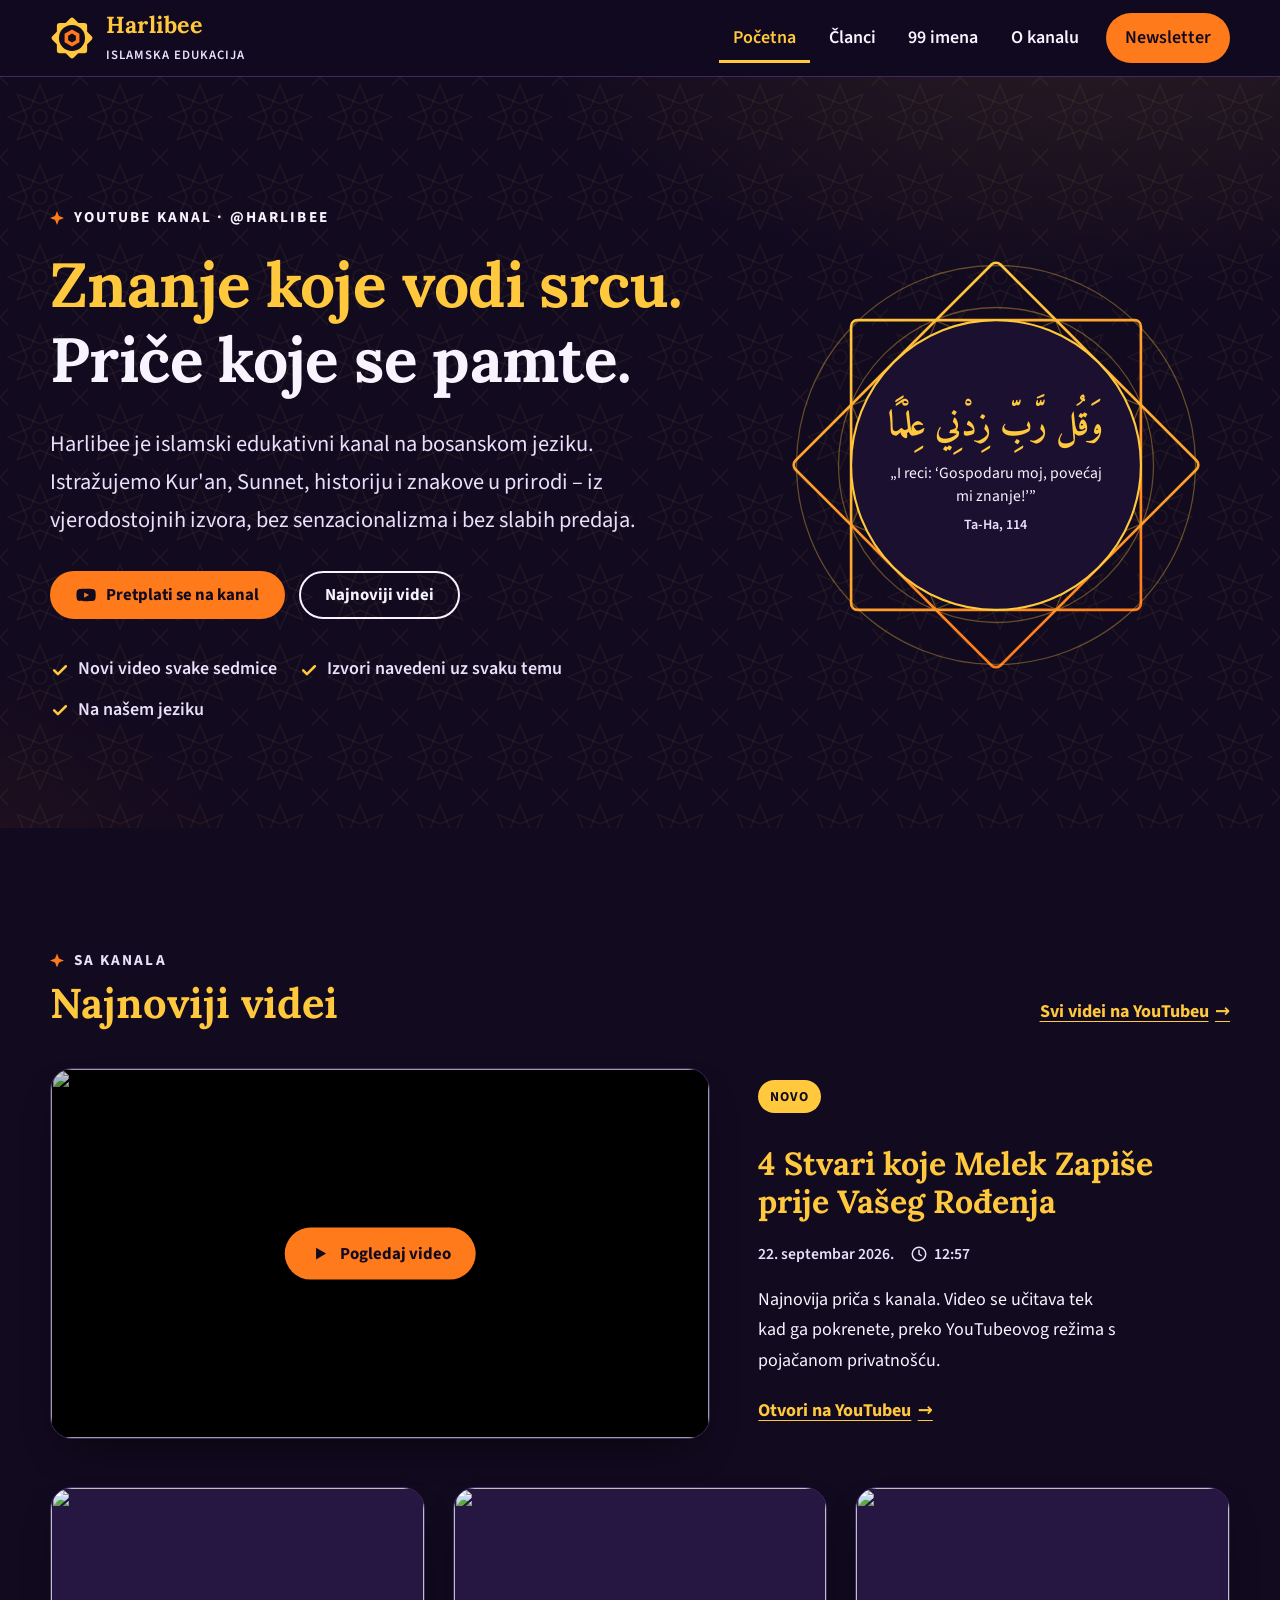
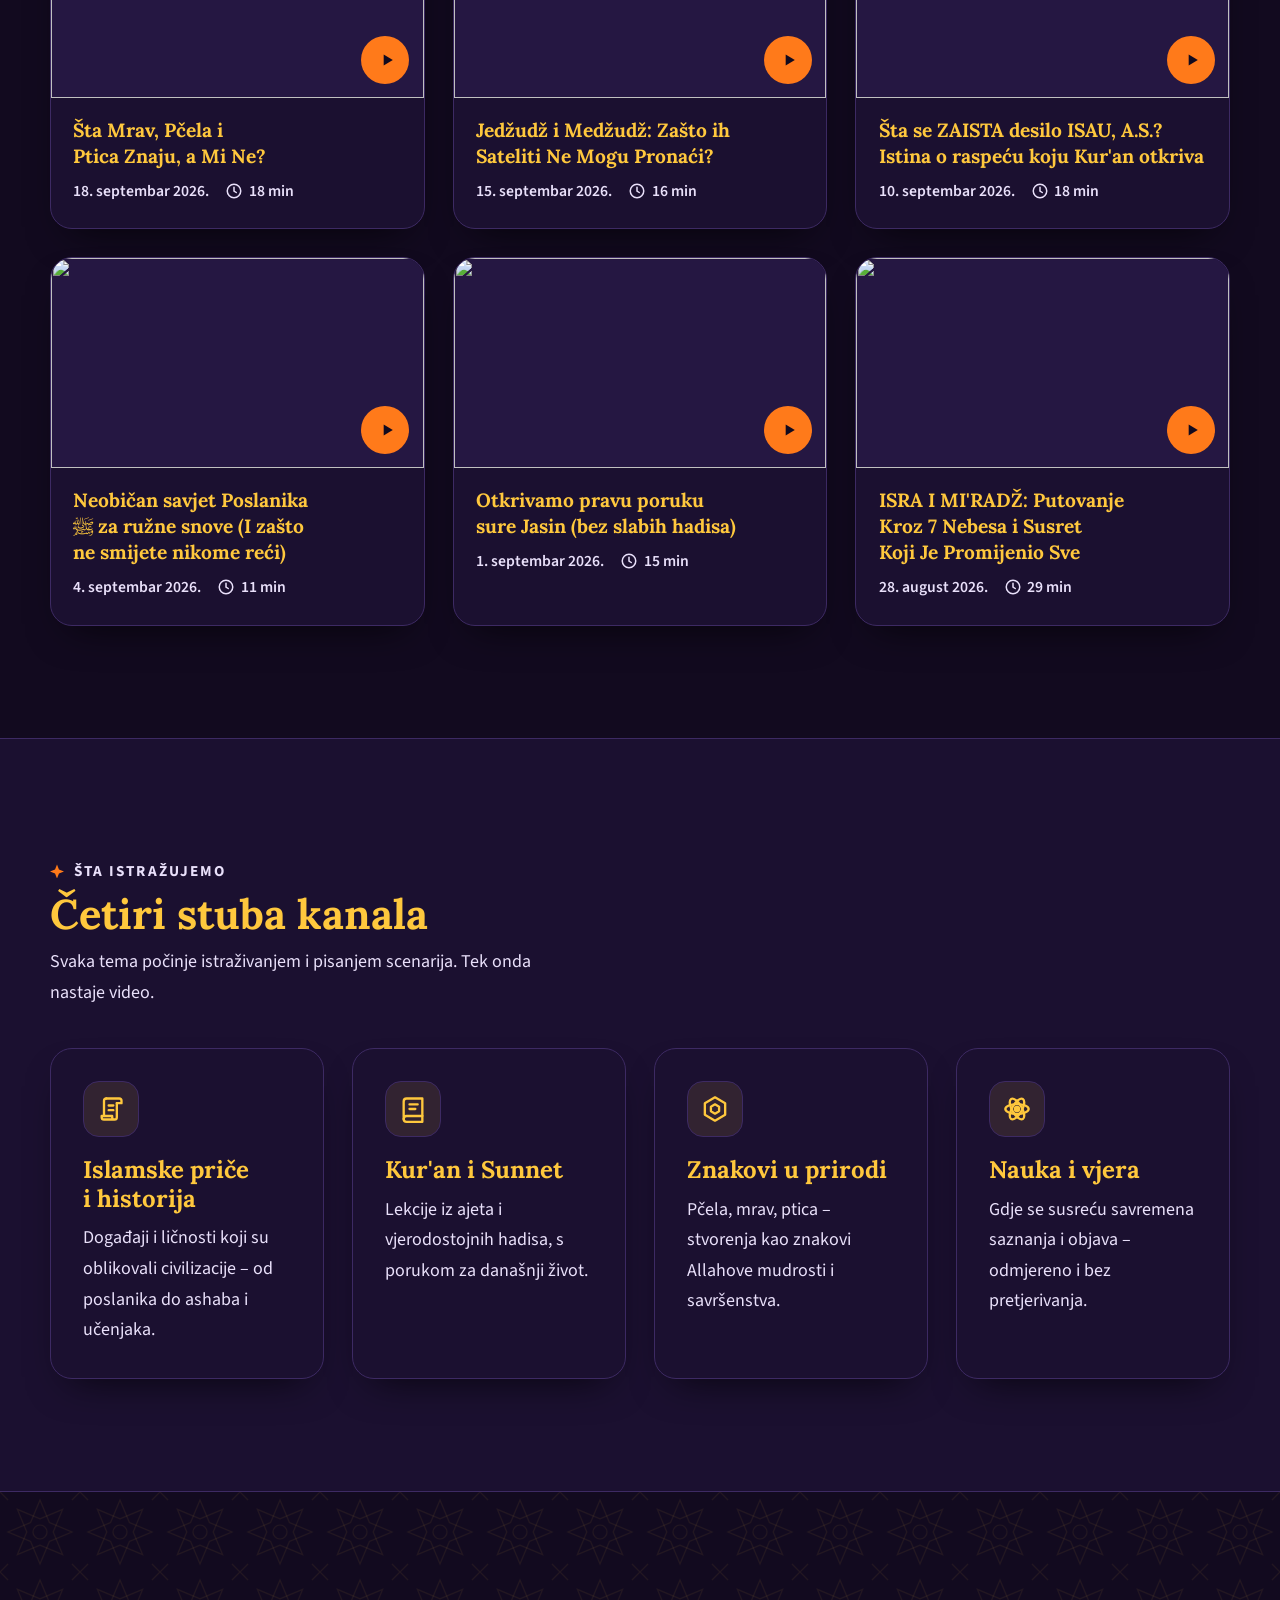
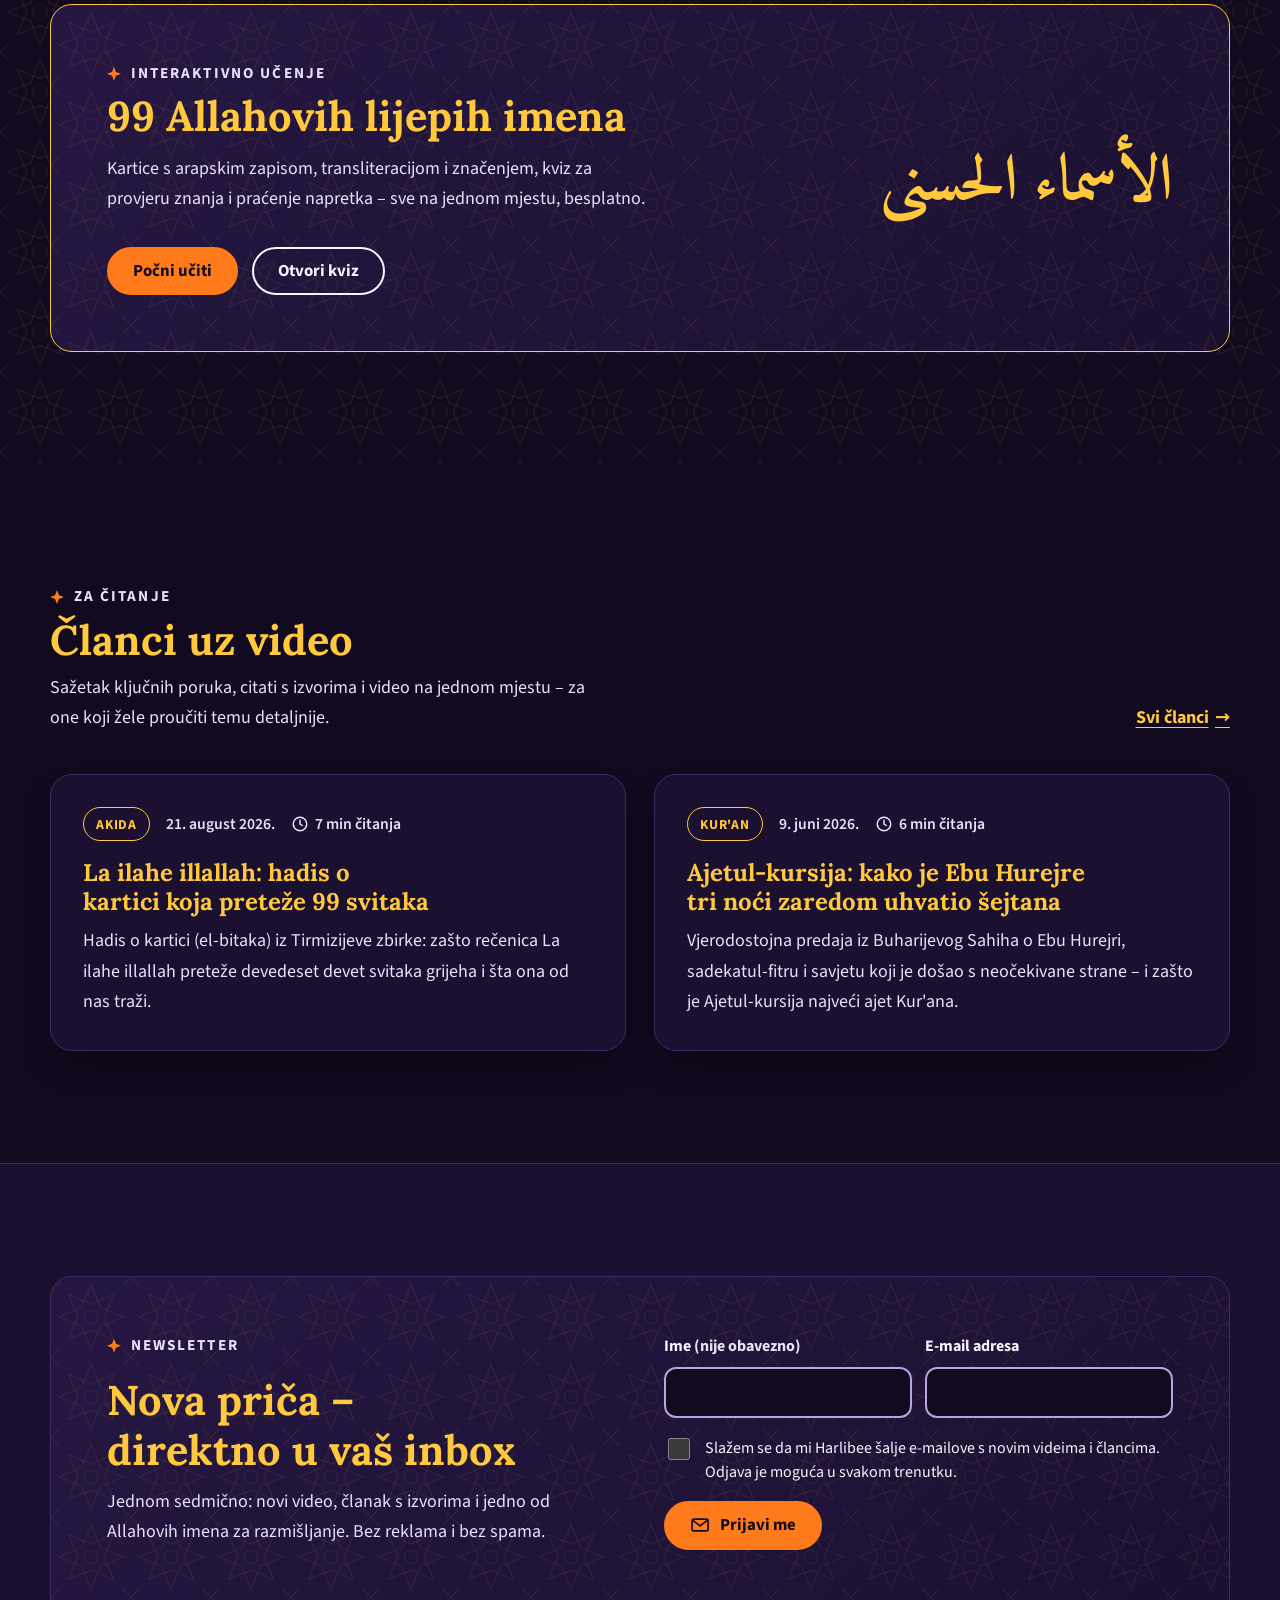
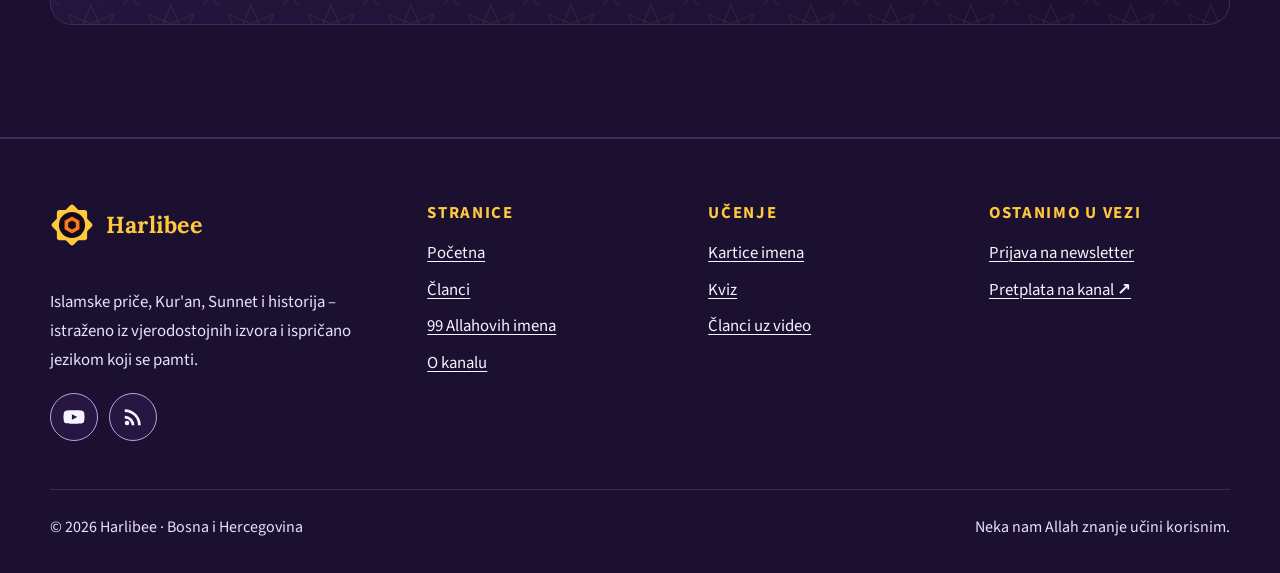
==== index.html @ d2c9470e "Nova statična web stranica za Harlibee kanal Islamski edukativni portal na bosanskom jeziku (HTML/CS" ====
<!doctype html>
<html lang="bs" class="no-js" data-root="">
<head>
  <meta charset="utf-8">
  <meta name="viewport" content="width=device-width, initial-scale=1">
  <title>Harlibee – islamske priče, Kur&#x27;an i historija na bosanskom</title>
  <meta name="description" content="Harlibee je islamski edukativni YouTube kanal na bosanskom jeziku: priče iz Kur&#x27;ana i Sunneta, islamska historija, 99 Allahovih imena s kvizom i članci s izvorima.">
  <link rel="canonical" href="https://br0nhi.github.io/harlibee/">
  <meta name="theme-color" content="#120A1F">
  <meta name="color-scheme" content="dark">
  <link rel="icon" href="favicon.svg" type="image/svg+xml">
  <link rel="apple-touch-icon" href="assets/img/apple-touch-icon.png">
  <link rel="manifest" href="site.webmanifest">

  <!-- Open Graph (Facebook, WhatsApp, Viber…) -->
  <meta property="og:type" content="website">
  <meta property="og:site_name" content="Harlibee">
  <meta property="og:locale" content="bs_BA">
  <meta property="og:title" content="Harlibee – islamske priče, Kur&#x27;an i historija na bosanskom">
  <meta property="og:description" content="Harlibee je islamski edukativni YouTube kanal na bosanskom jeziku: priče iz Kur&#x27;ana i Sunneta, islamska historija, 99 Allahovih imena s kvizom i članci s izvorima.">
  <meta property="og:url" content="https://br0nhi.github.io/harlibee/">
  <meta property="og:image" content="https://br0nhi.github.io/harlibee/assets/img/og/og-default.png">
  <meta property="og:image:type" content="image/png">
  <meta property="og:image:width" content="1200">
  <meta property="og:image:height" content="630">
  <meta property="og:image:alt" content="Harlibee – islamski edukativni portal">
  <meta name="twitter:card" content="summary_large_image">

  <link rel="preload" href="assets/fonts/SourceSans3-400-latin.woff2" as="font" type="font/woff2" crossorigin>
  <link rel="preload" href="assets/fonts/Lora-700-latin.woff2" as="font" type="font/woff2" crossorigin>
  <link rel="stylesheet" href="assets/css/style.css">
  <script src="assets/js/main.js" defer></script>
  <script type="application/ld+json">
{
    "@context": "https://schema.org",
    "@graph": [
      {
        "@type": "Organization",
        "@id": "https://br0nhi.github.io/harlibee/#organizacija",
        "name": "Harlibee",
        "url": "https://br0nhi.github.io/harlibee/",
        "logo": "https://br0nhi.github.io/harlibee/assets/img/apple-touch-icon.png",
        "sameAs": [
          "https://www.youtube.com/@harlibee"
        ]
      },
      {
        "@type": "WebSite",
        "@id": "https://br0nhi.github.io/harlibee/#sajt",
        "url": "https://br0nhi.github.io/harlibee/",
        "name": "Harlibee",
        "inLanguage": "bs",
        "publisher": {
          "@id": "https://br0nhi.github.io/harlibee/#organizacija"
        }
      }
    ]
  }
  </script>
</head>
<body>
  <a class="skip-link" href="#sadrzaj">Preskoči na sadržaj</a>

  <header class="site-header">
    <div class="container header-inner">
      <a class="brand" href="./">
        <img src="assets/img/logo.svg" alt="" width="44" height="44">
        <span><span class="brand-name">Harlibee</span><span class="brand-tag">Islamska edukacija</span></span>
      </a>
      <button class="nav-toggle" type="button" aria-expanded="false" aria-controls="site-nav">
        <span class="nav-toggle-bars" aria-hidden="true"></span>
        <span>Meni</span>
      </button>
      <nav class="site-nav" id="site-nav" aria-label="Glavna navigacija">
        <ul>
          <li><a href="./" aria-current="page">Početna</a></li>
          <li><a href="clanci/">Članci</a></li>
          <li><a href="99-imena/">99 imena</a></li>
          <li><a href="o-kanalu/">O kanalu</a></li>
          <li class="nav-cta"><a href="newsletter/">Newsletter</a></li>
        </ul>
      </nav>
    </div>
  </header>

  <main id="sadrzaj" tabindex="-1">
    <section class="hero" aria-labelledby="hero-title">
      <div class="container hero-grid">
        <div>
          <p class="eyebrow">YouTube kanal · @harlibee</p>
          <h1 id="hero-title">Znanje koje vodi srcu. <span class="accent">Priče koje se pamte.</span></h1>
          <p class="lead">Harlibee je islamski edukativni kanal na bosanskom jeziku. Istražujemo Kur'an, Sunnet, historiju i znakove u prirodi – iz vjerodostojnih izvora, bez senzacionalizma i bez slabih predaja.</p>
          <div class="btn-row">
            <a class="btn" href="https://www.youtube.com/@harlibee?sub_confirmation=1" target="_blank" rel="noopener"><svg viewBox="0 0 24 24" aria-hidden="true" focusable="false"><path fill="currentColor" d="M23 7.2a3 3 0 0 0-2.1-2.1C19 4.6 12 4.6 12 4.6s-7 0-8.9.5A3 3 0 0 0 1 7.2 31 31 0 0 0 .5 12 31 31 0 0 0 1 16.8a3 3 0 0 0 2.1 2.1c1.9.5 8.9.5 8.9.5s7 0 8.9-.5a3 3 0 0 0 2.1-2.1 31 31 0 0 0 .5-4.8 31 31 0 0 0-.5-4.8zM9.7 15.1V8.9l5.8 3.1z"/></svg>Pretplati se na kanal<span class="visually-hidden"> (novi prozor)</span></a>
            <a class="btn btn--ghost" href="#najnoviji">Najnoviji videi</a>
          </div>
          <ul class="hero-points">
            <li><svg viewBox="0 0 24 24" aria-hidden="true" focusable="false"><path d="M5 12.5l4.5 4.5L19 7.5" fill="none" stroke="currentColor" stroke-width="3" stroke-linecap="round" stroke-linejoin="round"/></svg>Novi video svake sedmice</li>
            <li><svg viewBox="0 0 24 24" aria-hidden="true" focusable="false"><path d="M5 12.5l4.5 4.5L19 7.5" fill="none" stroke="currentColor" stroke-width="3" stroke-linecap="round" stroke-linejoin="round"/></svg>Izvori navedeni uz svaku temu</li>
            <li><svg viewBox="0 0 24 24" aria-hidden="true" focusable="false"><path d="M5 12.5l4.5 4.5L19 7.5" fill="none" stroke="currentColor" stroke-width="3" stroke-linecap="round" stroke-linejoin="round"/></svg>Na našem jeziku</li>
          </ul>
        </div>
        <figure class="hero-art">
          <svg viewBox="0 0 400 400" aria-hidden="true" focusable="false">
            <defs>
              <linearGradient id="g1" x1="0" y1="0" x2="1" y2="1"><stop offset="0" stop-color="#FFC83D"/><stop offset="1" stop-color="#FF7A1A"/></linearGradient>
            </defs>
            <g fill="none" stroke="url(#g1)" stroke-width="2.5">
              <rect x="62" y="62" width="276" height="276" rx="6"/>
              <rect x="62" y="62" width="276" height="276" rx="6" transform="rotate(45 200 200)"/>
            </g>
            <g fill="none" stroke="#FFC83D" stroke-opacity=".35" stroke-width="1.2">
              <circle cx="200" cy="200" r="190"/>
              <circle cx="200" cy="200" r="150"/>
              <rect x="95" y="95" width="210" height="210" transform="rotate(22.5 200 200)"/>
              <rect x="95" y="95" width="210" height="210" transform="rotate(67.5 200 200)"/>
            </g>
            <circle cx="200" cy="200" r="138" fill="#1B1030" stroke="#FFC83D" stroke-width="2"/>
          </svg>
          <figcaption class="ayah">
            <p class="ar" lang="ar" dir="rtl">وَقُل رَّبِّ زِدْنِي عِلْمًا</p>
            <p class="tr">„I reci: ‘Gospodaru moj, povećaj mi znanje!’”</p>
            <p class="ref">Ta-Ha, 114</p>
          </figcaption>
        </figure>
      </div>
    </section>

    <section class="section" id="najnoviji" aria-labelledby="najnoviji-title">
      <div class="container">
        <div class="section-head">
          <div>
            <p class="eyebrow">Sa kanala</p>
            <h2 id="najnoviji-title">Najnoviji videi</h2>
          </div>
          <a class="link-arrow" href="https://www.youtube.com/@harlibee/videos" target="_blank" rel="noopener">Svi videi na YouTubeu<span class="visually-hidden"> (novi prozor)</span></a>
        </div>

        <article class="featured-video" data-featured-video hidden aria-labelledby="fv-title">
          <div class="yt" data-title="Najnoviji video"></div>
          <div>
            <span class="badge">Novo</span>
            <h3 class="mt-2" id="fv-title" data-fv-title>Najnoviji video</h3>
            <p class="meta" data-fv-meta></p>
            <p>Najnovija priča s kanala. Video se učitava tek kad ga pokrenete, preko YouTubeovog režima s pojačanom privatnošću.</p>
            <a class="link-arrow" data-fv-link href="https://www.youtube.com/@harlibee/videos" target="_blank" rel="noopener">Otvori na YouTubeu<span class="visually-hidden"> (novi prozor)</span></a>
          </div>
        </article>

        <ul class="grid grid--3" data-latest-videos data-count="6" aria-busy="true" aria-label="Lista najnovijih videa" style="list-style:none;padding:0;margin:0">
          <li class="video-skeleton" aria-hidden="true"></li>
          <li class="video-skeleton" aria-hidden="true"></li>
          <li class="video-skeleton" aria-hidden="true"></li>
        </ul>
        <noscript><p class="notice mt-2">Za prikaz najnovijih videa potreban je JavaScript. Sve videe možete pogledati na <a href="https://www.youtube.com/@harlibee/videos">YouTube kanalu Harlibee</a>.</p></noscript>
      </div>
    </section>

    <section class="section section--alt" aria-labelledby="teme-title">
      <div class="container">
        <div class="section-head">
          <div>
            <p class="eyebrow">Šta istražujemo</p>
            <h2 id="teme-title">Četiri stuba kanala</h2>
            <p>Svaka tema počinje istraživanjem i pisanjem scenarija. Tek onda nastaje video.</p>
          </div>
        </div>
        <div class="grid grid--4 pillars">
          <article class="card"><div class="card-icon"><svg viewBox="0 0 24 24" aria-hidden="true" focusable="false" fill="none" stroke="currentColor" stroke-width="2" stroke-linecap="round" stroke-linejoin="round"><path d="M8 3h11a2 2 0 0 1 2 2v2h-4"/><path d="M17 7v12a2 2 0 0 1-2 2H6a2 2 0 0 1-2-2v-1h9v1a2 2 0 0 0 2 2"/><path d="M8 3a2 2 0 0 0-2 2v13"/><path d="M10 9h4M10 13h4"/></svg></div><h3>Islamske priče i historija</h3><p>Događaji i ličnosti koji su oblikovali civilizacije – od poslanika do ashaba i učenjaka.</p></article>
          <article class="card"><div class="card-icon"><svg viewBox="0 0 24 24" aria-hidden="true" focusable="false" fill="none" stroke="currentColor" stroke-width="2" stroke-linecap="round" stroke-linejoin="round"><path d="M4 5.5A2.5 2.5 0 0 1 6.5 3H20v15H6.5A2.5 2.5 0 0 0 4 20.5z"/><path d="M4 20.5A2.5 2.5 0 0 0 6.5 23H20v-5"/><path d="M9 8h7M9 12h5"/></svg></div><h3>Kur'an i Sunnet</h3><p>Lekcije iz ajeta i vjerodostojnih hadisa, s porukom za današnji život.</p></article>
          <article class="card"><div class="card-icon"><svg viewBox="0 0 24 24" aria-hidden="true" focusable="false" fill="none" stroke="currentColor" stroke-width="2" stroke-linejoin="round"><path d="M12 2l8.7 5v10L12 22l-8.7-5V7z"/><path d="M12 8l3.5 2v4L12 16l-3.5-2v-4z"/></svg></div><h3>Znakovi u prirodi</h3><p>Pčela, mrav, ptica – stvorenja kao znakovi Allahove mudrosti i savršenstva.</p></article>
          <article class="card"><div class="card-icon"><svg viewBox="0 0 24 24" aria-hidden="true" focusable="false" fill="none" stroke="currentColor" stroke-width="2"><circle cx="12" cy="12" r="1.8" fill="currentColor"/><ellipse cx="12" cy="12" rx="10" ry="4.2"/><ellipse cx="12" cy="12" rx="10" ry="4.2" transform="rotate(60 12 12)"/><ellipse cx="12" cy="12" rx="10" ry="4.2" transform="rotate(120 12 12)"/></svg></div><h3>Nauka i vjera</h3><p>Gdje se susreću savremena saznanja i objava – odmjereno i bez pretjerivanja.</p></article>
        </div>
      </div>
    </section>

    <section class="section section--pattern" aria-labelledby="imena-title">
      <div class="container">
        <div class="feature-band">
          <div>
            <p class="eyebrow">Interaktivno učenje</p>
            <h2 id="imena-title">99 Allahovih lijepih imena</h2>
            <p>Kartice s arapskim zapisom, transliteracijom i značenjem, kviz za provjeru znanja i praćenje napretka – sve na jednom mjestu, besplatno.</p>
            <div class="btn-row mt-2">
              <a class="btn" href="99-imena/">Počni učiti</a>
              <a class="btn btn--ghost" href="99-imena/#panel-kviz">Otvori kviz</a>
            </div>
          </div>
          <p class="ar-big" lang="ar" dir="rtl" aria-hidden="true">الأسماء الحسنى</p>
        </div>
      </div>
    </section>

    <section class="section" aria-labelledby="clanci-title">
      <div class="container">
        <div class="section-head">
          <div>
            <p class="eyebrow">Za čitanje</p>
            <h2 id="clanci-title">Članci uz video</h2>
            <p>Sažetak ključnih poruka, citati s izvorima i video na jednom mjestu – za one koji žele proučiti temu detaljnije.</p>
          </div>
          <a class="link-arrow" href="clanci/">Svi članci</a>
        </div>
        <div class="grid grid--2">
          <article class="card card--link">
            <p class="meta"><span class="badge badge--outline">Akida</span><span><time datetime="2026-08-21">21. august 2026.</time></span><span><svg viewBox="0 0 24 24" width="18" height="18" aria-hidden="true" focusable="false"><circle cx="12" cy="12" r="9" fill="none" stroke="currentColor" stroke-width="2"/><path d="M12 7v5l3 2" fill="none" stroke="currentColor" stroke-width="2" stroke-linecap="round"/></svg> 7 min čitanja</span></p>
            <h3><a class="stretched" href="clanci/la-ilahe-illallah-hadis-o-kartici/">La ilahe illallah: hadis o kartici koja preteže 99 svitaka</a></h3>
            <p>Hadis o kartici (el-bitaka) iz Tirmizijeve zbirke: zašto rečenica La ilahe illallah preteže devedeset devet svitaka grijeha i šta ona od nas traži.</p>
          </article>
          <article class="card card--link">
            <p class="meta"><span class="badge badge--outline">Kur'an</span><span><time datetime="2026-06-09">9. juni 2026.</time></span><span><svg viewBox="0 0 24 24" width="18" height="18" aria-hidden="true" focusable="false"><circle cx="12" cy="12" r="9" fill="none" stroke="currentColor" stroke-width="2"/><path d="M12 7v5l3 2" fill="none" stroke="currentColor" stroke-width="2" stroke-linecap="round"/></svg> 6 min čitanja</span></p>
            <h3><a class="stretched" href="clanci/ajetul-kursija-ebu-hurejre/">Ajetul-kursija: kako je Ebu Hurejre tri noći zaredom uhvatio šejtana</a></h3>
            <p>Vjerodostojna predaja iz Buharijevog Sahiha o Ebu Hurejri, sadekatul-fitru i savjetu koji je došao s neočekivane strane – i zašto je Ajetul-kursija najveći ajet Kur'ana.</p>
          </article>
        </div>
      </div>
    </section>

    <section class="section section--alt" aria-labelledby="nl-title">
      <div class="container">
        <div class="newsletter">
          <div>
            <p class="eyebrow">Newsletter</p>
            <h2 id="nl-title">Nova priča – direktno u vaš inbox</h2>
            <p>Jednom sedmično: novi video, članak s izvorima i jedno od Allahovih imena za razmišljanje. Bez reklama i bez spama.</p>
          </div>
          <form class="form" action="https://formspree.io/f/xljdbndn" method="POST" data-newsletter novalidate>
            <input type="hidden" name="_subject" value="Nova prijava na Harlibee newsletter">
            <input type="hidden" name="izvor" value="pocetna">
            <div class="hp" aria-hidden="true"><label>Ne popunjavajte ovo polje <input type="text" name="_gotcha" tabindex="-1" autocomplete="off"></label></div>
            <div class="row">
              <div class="field">
                <label for="pocetna-ime">Ime <span class="form-hint">(nije obavezno)</span></label>
                <input id="pocetna-ime" name="ime" type="text" autocomplete="given-name">
              </div>
              <div class="field">
                <label for="pocetna-email">E-mail adresa</label>
                <input id="pocetna-email" name="email" type="email" autocomplete="email" inputmode="email" required aria-describedby="pocetna-status">
              </div>
            </div>
            <label class="checkbox"><input type="checkbox" name="saglasnost" value="da" required> <span>Slažem se da mi Harlibee šalje e-mailove s novim videima i člancima. Odjava je moguća u svakom trenutku.</span></label>
            <div class="btn-row"><button type="submit" class="btn"><svg viewBox="0 0 24 24" aria-hidden="true" focusable="false" fill="none" stroke="currentColor" stroke-width="2" stroke-linejoin="round"><rect x="2.5" y="5" width="19" height="14" rx="2"/><path d="M3 6l9 7 9-7"/></svg>Prijavi me</button></div>
            <p class="form-status" id="pocetna-status" role="status" aria-live="polite"></p>
          </form>
        </div>
      </div>
    </section>

  </main>

  <footer class="site-footer">
    <div class="container">
      <div class="footer-grid">
        <div>
          <a class="brand" href="./">
            <img src="assets/img/logo.svg" alt="" width="44" height="44">
            <span class="brand-name">Harlibee</span>
          </a>
          <p class="mt-2">Islamske priče, Kur'an, Sunnet i historija – istraženo iz vjerodostojnih izvora i ispričano jezikom koji se pamti.</p>
          <div class="social">
            <a href="https://www.youtube.com/@harlibee" target="_blank" rel="noopener"><svg viewBox="0 0 24 24" aria-hidden="true" focusable="false"><path fill="currentColor" d="M23 7.2a3 3 0 0 0-2.1-2.1C19 4.6 12 4.6 12 4.6s-7 0-8.9.5A3 3 0 0 0 1 7.2 31 31 0 0 0 .5 12 31 31 0 0 0 1 16.8a3 3 0 0 0 2.1 2.1c1.9.5 8.9.5 8.9.5s7 0 8.9-.5a3 3 0 0 0 2.1-2.1 31 31 0 0 0 .5-4.8 31 31 0 0 0-.5-4.8zM9.7 15.1V8.9l5.8 3.1z"/></svg><span class="visually-hidden">Harlibee na YouTubeu (novi prozor)</span></a>
            <a href="https://www.youtube.com/feeds/videos.xml?channel_id=UClXAOFnoNj5lPWU11vw2Rqw" target="_blank" rel="noopener"><svg viewBox="0 0 24 24" aria-hidden="true" focusable="false" fill="currentColor"><circle cx="5.5" cy="18.5" r="2.5"/><path d="M3 10.5v3a7.5 7.5 0 0 1 7.5 7.5h3A10.5 10.5 0 0 0 3 10.5zM3 3.5v3A14.5 14.5 0 0 1 17.5 21h3A17.5 17.5 0 0 0 3 3.5z"/></svg><span class="visually-hidden">RSS feed novih videa (novi prozor)</span></a>
          </div>
        </div>
        <nav aria-label="Stranice">
          <h2>Stranice</h2>
          <ul>
            <li><a href="./">Početna</a></li>
            <li><a href="clanci/">Članci</a></li>
            <li><a href="99-imena/">99 Allahovih imena</a></li>
            <li><a href="o-kanalu/">O kanalu</a></li>
          </ul>
        </nav>
        <div>
          <h2>Učenje</h2>
          <ul>
            <li><a href="99-imena/#panel-kartice">Kartice imena</a></li>
            <li><a href="99-imena/#panel-kviz">Kviz</a></li>
            <li><a href="clanci/">Članci uz video</a></li>
          </ul>
        </div>
        <div>
          <h2>Ostanimo u vezi</h2>
          <ul>
            <li><a href="newsletter/">Prijava na newsletter</a></li>
            <li><a class="ext" href="https://www.youtube.com/@harlibee?sub_confirmation=1" target="_blank" rel="noopener">Pretplata na kanal<span class="visually-hidden"> (novi prozor)</span></a></li>
          </ul>
        </div>
      </div>
      <div class="footer-bottom">
        <p>© <span data-year>2026</span> Harlibee · Bosna i Hercegovina</p>
        <p>Neka nam Allah znanje učini korisnim.</p>
      </div>
    </div>
  </footer>
</body>
</html>
---- assets/css/style.css ----
/* ==========================================================================
   Harlibee — islamski edukativni portal
   Paleta (high contrast, provjereno prema WCAG 2.2):
   tekst #F7F3FF na #120A1F = 17.6:1 · zlatna #FFC83D = 12.5:1
   dugme: #120A1F na #FF7A1A = 7.4:1 · tekst na površini #251742 >= 12.9:1
   ========================================================================== */

/* Fontovi su hostovani lokalno (brže, bez slanja podataka trećoj strani). Licenca: SIL Open Font License. */
@font-face { font-family: "Amiri"; font-style: normal; font-weight: 700; font-display: swap; src: url("../fonts/Amiri-700-arabic.woff2") format("woff2"); unicode-range: U+0600-06FF, U+0750-077F, U+0870-088E, U+0890-0891, U+0897-08E1, U+08E3-08FF, U+200C-200E, U+2010-2011, U+204F, U+2E41, U+FB50-FDFF, U+FE70-FE74, U+FE76-FEFC, U+102E0-102FB, U+10E60-10E7E, U+10EC2-10EC4, U+10EFC-10EFF, U+1EE00-1EE03, U+1EE05-1EE1F, U+1EE21-1EE22, U+1EE24, U+1EE27, U+1EE29-1EE32, U+1EE34-1EE37, U+1EE39, U+1EE3B, U+1EE42, U+1EE47, U+1EE49, U+1EE4B, U+1EE4D-1EE4F, U+1EE51-1EE52, U+1EE54, U+1EE57, U+1EE59, U+1EE5B, U+1EE5D, U+1EE5F, U+1EE61-1EE62, U+1EE64, U+1EE67-1EE6A, U+1EE6C-1EE72, U+1EE74-1EE77, U+1EE79-1EE7C, U+1EE7E, U+1EE80-1EE89, U+1EE8B-1EE9B, U+1EEA1-1EEA3, U+1EEA5-1EEA9, U+1EEAB-1EEBB, U+1EEF0-1EEF1; }
@font-face { font-family: "Lora"; font-style: normal; font-weight: 700; font-display: swap; src: url("../fonts/Lora-700-latin-ext.woff2") format("woff2"); unicode-range: U+0100-02BA, U+02BD-02C5, U+02C7-02CC, U+02CE-02D7, U+02DD-02FF, U+0304, U+0308, U+0329, U+1D00-1DBF, U+1E00-1E9F, U+1EF2-1EFF, U+2020, U+20A0-20AB, U+20AD-20C0, U+2113, U+2C60-2C7F, U+A720-A7FF; }
@font-face { font-family: "Lora"; font-style: normal; font-weight: 700; font-display: swap; src: url("../fonts/Lora-700-latin.woff2") format("woff2"); unicode-range: U+0000-00FF, U+0131, U+0152-0153, U+02BB-02BC, U+02C6, U+02DA, U+02DC, U+0304, U+0308, U+0329, U+2000-206F, U+20AC, U+2122, U+2191, U+2193, U+2212, U+2215, U+FEFF, U+FFFD; }
@font-face { font-family: "Source Sans 3"; font-style: normal; font-weight: 600 700; font-display: swap; src: url("../fonts/SourceSans3-600-latin-ext.woff2") format("woff2"); unicode-range: U+0100-02BA, U+02BD-02C5, U+02C7-02CC, U+02CE-02D7, U+02DD-02FF, U+0304, U+0308, U+0329, U+1D00-1DBF, U+1E00-1E9F, U+1EF2-1EFF, U+2020, U+20A0-20AB, U+20AD-20C0, U+2113, U+2C60-2C7F, U+A720-A7FF; }
@font-face { font-family: "Source Sans 3"; font-style: normal; font-weight: 600 700; font-display: swap; src: url("../fonts/SourceSans3-600-latin.woff2") format("woff2"); unicode-range: U+0000-00FF, U+0131, U+0152-0153, U+02BB-02BC, U+02C6, U+02DA, U+02DC, U+0304, U+0308, U+0329, U+2000-206F, U+20AC, U+2122, U+2191, U+2193, U+2212, U+2215, U+FEFF, U+FFFD; }
@font-face { font-family: "Source Sans 3"; font-style: normal; font-weight: 400; font-display: swap; src: url("../fonts/SourceSans3-400-latin-ext.woff2") format("woff2"); unicode-range: U+0100-02BA, U+02BD-02C5, U+02C7-02CC, U+02CE-02D7, U+02DD-02FF, U+0304, U+0308, U+0329, U+1D00-1DBF, U+1E00-1E9F, U+1EF2-1EFF, U+2020, U+20A0-20AB, U+20AD-20C0, U+2113, U+2C60-2C7F, U+A720-A7FF; }
@font-face { font-family: "Source Sans 3"; font-style: normal; font-weight: 400; font-display: swap; src: url("../fonts/SourceSans3-400-latin.woff2") format("woff2"); unicode-range: U+0000-00FF, U+0131, U+0152-0153, U+02BB-02BC, U+02C6, U+02DA, U+02DC, U+0304, U+0308, U+0329, U+2000-206F, U+20AC, U+2122, U+2191, U+2193, U+2212, U+2215, U+FEFF, U+FFFD; }

:root {
  --bg: #120A1F;
  --surface: #1B1030;
  --surface-2: #251742;
  --line: #3D2A63;          /* samo dekorativne linije */
  --line-strong: #B9A3E3;   /* rubovi polja za unos, >= 3:1 */
  --text: #F7F3FF;
  --text-soft: #E9E0FA;     /* >= 12.9:1 na svim površinama */
  --gold: #FFC83D;
  --orange: #FF7A1A;
  --orange-hover: #FFC83D;
  --on-accent: #120A1F;
  --success: #7CF2B0;       /* 13.4:1 na #120A1F */
  --danger: #FFB3B3;        /* 11.6:1 na #120A1F */

  --font-body: "Source Sans 3", "Amiri", "Segoe UI", system-ui, -apple-system, sans-serif;
  --font-head: "Lora", "Amiri", Georgia, "Times New Roman", serif;
  --font-ar: "Amiri", "Noto Naskh Arabic", "Traditional Arabic", serif;

  --radius: 14px;
  --radius-lg: 22px;
  --max: 1180px;
  --gutter: clamp(1rem, 4vw, 2rem);
  --space: clamp(4rem, 9vw, 7rem);
  --shadow: 0 18px 40px -20px rgba(0, 0, 0, .8);

  --pattern: url("data:image/svg+xml,%3Csvg xmlns='http://www.w3.org/2000/svg' width='80' height='80' viewBox='0 0 80 80'%3E%3Cg fill='none' stroke='%23FFC83D' stroke-opacity='.07' stroke-width='1.2'%3E%3Cpath d='M40 8l9.4 22.6L72 40l-22.6 9.4L40 72l-9.4-22.6L8 40l22.6-9.4z'/%3E%3Cpath d='M17.4 17.4L40 26.8l22.6-9.4-9.4 22.6 9.4 22.6L40 53.2l-22.6 9.4 9.4-22.6z'/%3E%3Ccircle cx='40' cy='40' r='7'/%3E%3Cpath d='M0 0l8 8M80 0l-8 8M0 80l8-8M80 80l-8-8'/%3E%3C/g%3E%3C/svg%3E");

  color-scheme: dark;
}

/* ---------- Osnova ---------- */
*, *::before, *::after { box-sizing: border-box; }
[hidden] { display: none !important; }
html { -webkit-text-size-adjust: 100%; scroll-padding-top: 6rem; }
@media (prefers-reduced-motion: no-preference) { html { scroll-behavior: smooth; } }

body {
  margin: 0;
  background: var(--bg);
  color: var(--text);
  font-family: var(--font-body);
  font-size: 1.125rem;
  font-weight: 400;
  line-height: 1.7;
  text-rendering: optimizeLegibility;
  overflow-x: hidden;
}

img, svg, video, iframe { max-width: 100%; display: block; }
img { height: auto; }

h1, h2, h3, h4 {
  font-family: var(--font-head);
  font-weight: 700;
  line-height: 1.2;
  color: var(--gold);
  margin: 0 0 .6em;
  text-wrap: balance;
}
h1 { font-size: clamp(2.2rem, 5.5vw, 3.9rem); letter-spacing: -.01em; }
h2 { font-size: clamp(1.75rem, 3.6vw, 2.6rem); }
h3 { font-size: clamp(1.25rem, 2.2vw, 1.5rem); }
p { margin: 0 0 1.1em; }
p, li { text-wrap: pretty; }
strong { font-weight: 700; color: var(--text); }

a {
  color: var(--gold);
  text-decoration: underline;
  text-decoration-thickness: .08em;
  text-underline-offset: .2em;
}
a:hover { text-decoration-thickness: .16em; }

/* Jasno vidljiv fokus za tastaturu */
:focus { outline: none; }
:focus-visible {
  outline: 3px solid var(--gold);
  outline-offset: 3px;
  border-radius: 6px;
  box-shadow: 0 0 0 7px var(--bg);
}
.btn:focus-visible { outline-color: var(--text); box-shadow: 0 0 0 6px var(--bg), 0 0 0 9px var(--gold); }

::selection { background: var(--gold); color: var(--on-accent); }

.visually-hidden {
  position: absolute !important; width: 1px; height: 1px; padding: 0; margin: -1px;
  overflow: hidden; clip: rect(0 0 0 0); white-space: nowrap; border: 0;
}

.skip-link {
  position: absolute; left: 1rem; top: -100px; z-index: 1000;
  background: var(--gold); color: var(--on-accent); font-weight: 700;
  padding: .8rem 1.2rem; border-radius: 10px; text-decoration: none;
}
.skip-link:focus { top: 1rem; }

.container { width: min(100% - 2 * var(--gutter), var(--max)); margin-inline: auto; }
.narrow { width: min(100% - 2 * var(--gutter), 760px); margin-inline: auto; }

.section { padding-block: var(--space); position: relative; }
.section--alt { background: var(--surface); border-block: 1px solid var(--line); }
.section--pattern { background-color: var(--bg); background-image: var(--pattern); }

.eyebrow {
  display: inline-flex; align-items: center; gap: .6rem;
  font-size: .95rem; font-weight: 700; letter-spacing: .14em; text-transform: uppercase;
  color: var(--text); margin-bottom: 1rem;
}
.eyebrow::before {
  content: ""; width: 14px; height: 14px; flex: none;
  background: var(--orange);
  clip-path: polygon(50% 0, 64% 36%, 100% 50%, 64% 64%, 50% 100%, 36% 64%, 0 50%, 36% 36%);
}

.lead { font-size: clamp(1.2rem, 2vw, 1.4rem); color: var(--text-soft); max-width: 62ch; }

.section-head { display: flex; flex-wrap: wrap; align-items: end; justify-content: space-between; gap: 1rem 2rem; margin-bottom: 2.5rem; }
.section-head h2 { margin: 0; }
.section-head p { margin: .5rem 0 0; color: var(--text-soft); max-width: 60ch; }

/* Ukrasni razdjelnik sa osmokrakom zvijezdom */
.divider {
  display: flex; align-items: center; gap: 1rem; color: var(--gold);
  margin: 2.5rem auto; max-width: 320px;
}
.divider::before, .divider::after { content: ""; flex: 1; height: 1px; background: linear-gradient(90deg, transparent, var(--gold), transparent); }
.divider svg { width: 22px; height: 22px; flex: none; }

/* ---------- Dugmad ---------- */
.btn {
  --_bg: var(--orange);
  display: inline-flex; align-items: center; justify-content: center; gap: .6rem;
  min-height: 48px; padding: .75rem 1.5rem;
  font: 700 1.05rem/1.2 var(--font-body);
  color: var(--on-accent); background: var(--_bg);
  border: 2px solid var(--_bg); border-radius: 999px;
  text-decoration: none; cursor: pointer;
  transition: background-color .2s, border-color .2s, transform .2s;
}
.btn:hover { --_bg: var(--orange-hover); text-decoration: none; }
.btn:active { transform: translateY(1px); }
.btn svg { width: 1.2em; height: 1.2em; flex: none; }
.btn--ghost { background: transparent; color: var(--text); border-color: var(--text); }
.btn--ghost:hover { background: var(--text); color: var(--on-accent); border-color: var(--text); }
.btn--small { min-height: 44px; padding: .5rem 1.1rem; font-size: .98rem; }
.btn[disabled], .btn[aria-disabled="true"] { cursor: not-allowed; opacity: 1; background: var(--surface-2); border-color: var(--line-strong); color: var(--text); }
.btn-row { display: flex; flex-wrap: wrap; gap: .9rem; }

.link-arrow { font-weight: 700; display: inline-flex; align-items: center; gap: .4rem; }
.link-arrow::after { content: "→"; transition: transform .2s; }
.link-arrow:hover::after { transform: translateX(4px); }

/* ---------- Zaglavlje ---------- */
.site-header {
  position: sticky; top: 0; z-index: 100;
  background: rgba(18, 10, 31, .94);
  border-bottom: 1px solid var(--line);
}
@supports (backdrop-filter: blur(10px)) {
  .site-header { background: rgba(18, 10, 31, .82); backdrop-filter: blur(12px) saturate(1.3); }
}
.header-inner { display: flex; align-items: center; justify-content: space-between; gap: 1rem; min-height: 76px; }

.brand { display: inline-flex; align-items: center; gap: .75rem; text-decoration: none; color: var(--text); }
.brand:hover { text-decoration: none; }
.brand img { width: 44px; height: 44px; }
.brand-name { font: 700 1.45rem/1 var(--font-head); color: var(--gold); letter-spacing: .01em; }
.brand-tag { display: block; font: 600 .8rem/1.2 var(--font-body); color: var(--text-soft); letter-spacing: .08em; text-transform: uppercase; margin-top: .25rem; }

.nav-toggle {
  display: none; align-items: center; gap: .5rem;
  min-height: 48px; padding: .5rem 1rem;
  background: transparent; color: var(--text);
  border: 2px solid var(--line-strong); border-radius: 999px;
  font: 700 1rem var(--font-body); cursor: pointer;
}
.nav-toggle-bars { position: relative; width: 20px; height: 2px; background: currentColor; border-radius: 2px; }
.nav-toggle-bars::before, .nav-toggle-bars::after { content: ""; position: absolute; left: 0; width: 20px; height: 2px; background: currentColor; border-radius: 2px; transition: transform .2s; }
.nav-toggle-bars::before { top: -6px; }
.nav-toggle-bars::after { top: 6px; }
.nav-toggle[aria-expanded="true"] .nav-toggle-bars { background: transparent; }
.nav-toggle[aria-expanded="true"] .nav-toggle-bars::before { transform: translateY(6px) rotate(45deg); }
.nav-toggle[aria-expanded="true"] .nav-toggle-bars::after { transform: translateY(-6px) rotate(-45deg); }

.site-nav ul { list-style: none; margin: 0; padding: 0; display: flex; align-items: center; gap: .25rem; }
.site-nav a {
  display: block; padding: .6rem .9rem; border-radius: 999px;
  color: var(--text); text-decoration: none; font-weight: 600;
}
.site-nav a:hover { background: var(--surface-2); }
.site-nav a[aria-current="page"] { color: var(--gold); box-shadow: inset 0 -3px 0 var(--gold); border-radius: 6px 6px 0 0; }
.site-nav .nav-cta a { background: var(--orange); color: var(--on-accent); margin-left: .5rem; padding-inline: 1.2rem; }
.site-nav .nav-cta a:hover { background: var(--gold); }
.site-nav .nav-cta a[aria-current="page"] { box-shadow: none; border-radius: 999px; }

@media (max-width: 920px) {
  .nav-toggle { display: inline-flex; }
  .site-nav { position: absolute; inset: 100% 0 auto 0; background: var(--bg); border-bottom: 1px solid var(--line); display: none; }
  .site-nav.is-open { display: block; }
  .site-nav ul { flex-direction: column; align-items: stretch; padding: 1rem var(--gutter) 1.5rem; gap: .3rem; }
  .site-nav a { padding: .9rem 1rem; font-size: 1.1rem; border-radius: 10px; }
  .site-nav a[aria-current="page"] { box-shadow: inset 4px 0 0 var(--gold); border-radius: 4px 10px 10px 4px; background: var(--surface); }
  .site-nav .nav-cta a { margin: .5rem 0 0; text-align: center; border-radius: 999px; }
  .no-js .site-nav { position: static; display: block; }
}

/* ---------- Hero ---------- */
.hero {
  position: relative; overflow: hidden;
  padding-block: clamp(4rem, 10vw, 8rem) clamp(4rem, 8vw, 6.5rem);
  background:
    radial-gradient(60rem 30rem at 85% -10%, rgba(255, 200, 61, .10), transparent 60%),
    radial-gradient(40rem 26rem at -10% 110%, rgba(255, 122, 26, .09), transparent 60%),
    var(--pattern), var(--bg);
}
.hero-grid { display: grid; grid-template-columns: 1.15fr .85fr; gap: clamp(2rem, 6vw, 5rem); align-items: center; }
.hero h1 { margin-bottom: .45em; }
.hero h1 .accent { color: var(--text); display: block; }
.hero .lead { margin-bottom: 2rem; }
.hero-art { position: relative; justify-self: center; width: min(100%, 420px); aspect-ratio: 1; }
.hero-art svg { width: 100%; height: 100%; }
.hero-art .ayah {
  position: absolute; inset: 0; display: grid; place-content: center; text-align: center; padding: 22%;
}
.hero-art .ayah p { margin: 0; }
.hero-art .ayah .ar { font: 700 clamp(1.5rem, 3.6vw, 2.2rem)/1.8 var(--font-ar); color: var(--gold); }
.hero-art .ayah .tr { font-size: .98rem; color: var(--text); line-height: 1.45; margin-top: .4rem; }
.hero-art .ayah .ref { font-size: .88rem; color: var(--text-soft); font-weight: 600; margin-top: .4rem; }

.hero-points { display: flex; flex-wrap: wrap; gap: .6rem 1.4rem; list-style: none; padding: 0; margin: 2.2rem 0 0; }
.hero-points li { display: flex; align-items: center; gap: .5rem; font-weight: 600; color: var(--text-soft); }
.hero-points svg { width: 20px; height: 20px; color: var(--gold); flex: none; }

@media (max-width: 860px) {
  .hero-grid { grid-template-columns: 1fr; }
  .hero-art { width: min(100%, 340px); order: -1; }
}

/* Unutrašnje zaglavlje stranice */
.page-hero {
  padding-block: clamp(3.5rem, 8vw, 6rem) clamp(2.5rem, 6vw, 4rem);
  background: radial-gradient(50rem 22rem at 80% -20%, rgba(255, 200, 61, .10), transparent 60%), var(--pattern), var(--bg);
  border-bottom: 1px solid var(--line);
}
.page-hero .lead { margin-bottom: 0; }

.breadcrumbs ol { list-style: none; display: flex; flex-wrap: wrap; gap: .4rem; padding: 0; margin: 0 0 1.5rem; font-size: 1rem; font-weight: 600; }
.breadcrumbs li:not(:last-child)::after { content: "/"; margin-left: .4rem; color: var(--text-soft); }
.breadcrumbs [aria-current] { color: var(--text-soft); }

/* ---------- Kartice i mreže ---------- */
.grid { display: grid; gap: clamp(1rem, 2.5vw, 1.75rem); }
.grid--3 { grid-template-columns: repeat(auto-fill, minmax(min(100%, 300px), 1fr)); }
.grid--4 { grid-template-columns: repeat(auto-fill, minmax(min(100%, 240px), 1fr)); }
.grid--2 { grid-template-columns: repeat(auto-fit, minmax(min(100%, 380px), 1fr)); }

.card {
  position: relative; display: flex; flex-direction: column;
  background: var(--surface); border: 1px solid var(--line); border-radius: var(--radius-lg);
  padding: clamp(1.4rem, 3vw, 2rem); box-shadow: var(--shadow);
  transition: border-color .2s, transform .2s;
}
.card:hover { border-color: var(--gold); }
.card h3 { margin-bottom: .4em; }
.card p { color: var(--text-soft); }
.card p:last-child { margin-bottom: 0; }
.card-icon {
  width: 56px; height: 56px; display: grid; place-items: center; margin-bottom: 1.2rem;
  border-radius: 16px; background: var(--surface-2); color: var(--gold); border: 1px solid var(--line);
}
.card-icon svg { width: 28px; height: 28px; }

/* Klikabilna kartica: cijela površina, jedan link */
.card--link a.stretched::after { content: ""; position: absolute; inset: 0; border-radius: inherit; }
.card--link a.stretched { text-decoration: none; color: var(--gold); }
.card--link:hover a.stretched { text-decoration: underline; }
.card--link:focus-within { border-color: var(--gold); }
.card--link a.stretched:focus-visible { outline: none; box-shadow: none; }
.card--link:has(a.stretched:focus-visible) { outline: 3px solid var(--gold); outline-offset: 4px; }

/* ---------- Video ---------- */
.video-card { padding: 0; overflow: hidden; }
.video-card .thumb { position: relative; aspect-ratio: 16 / 9; background: var(--surface-2); overflow: hidden; }
.video-card .thumb img { width: 100%; height: 100%; object-fit: cover; transition: transform .4s; }
.video-card:hover .thumb img { transform: scale(1.04); }
.video-card .thumb .play {
  position: absolute; right: .9rem; bottom: .9rem; width: 48px; height: 48px; border-radius: 50%;
  display: grid; place-items: center; background: var(--orange); color: var(--on-accent);
}
.video-card .thumb .play svg { width: 20px; height: 20px; margin-left: 3px; }
.video-card .body { padding: 1.25rem 1.4rem 1.5rem; display: flex; flex-direction: column; gap: .5rem; flex: 1; }
.video-card h3 { font-size: 1.2rem; margin: 0; line-height: 1.35; }
.meta { font-size: .98rem; font-weight: 600; color: var(--text-soft); display: flex; flex-wrap: wrap; gap: .3rem 1rem; }
.meta span { display: inline-flex; align-items: center; gap: .35rem; }

.video-skeleton { min-height: 320px; background: linear-gradient(100deg, var(--surface) 30%, var(--surface-2) 50%, var(--surface) 70%) 0 0 / 300% 100%; border-radius: var(--radius-lg); }
@media (prefers-reduced-motion: no-preference) { .video-skeleton { animation: shimmer 1.6s infinite linear; } }
@keyframes shimmer { to { background-position: -150% 0; } }

/* Lagani YouTube player: iframe se učitava tek na klik (brže i privatnije) */
.yt {
  position: relative; aspect-ratio: 16 / 9; width: 100%;
  border-radius: var(--radius-lg); overflow: hidden; background: #000;
  border: 1px solid var(--line); box-shadow: var(--shadow);
}
.yt iframe { position: absolute; inset: 0; width: 100%; height: 100%; border: 0; }
.yt-button {
  position: absolute; inset: 0; width: 100%; height: 100%; padding: 0; margin: 0;
  border: 0; background: #000; cursor: pointer; color: var(--text);
}
.yt-button img { width: 100%; height: 100%; object-fit: cover; opacity: .82; transition: opacity .2s; }
.yt-button:hover img { opacity: 1; }
.yt-button .yt-play {
  position: absolute; left: 50%; top: 50%; transform: translate(-50%, -50%);
  display: inline-flex; align-items: center; gap: .6rem;
  background: var(--orange); color: var(--on-accent);
  font: 700 1.05rem var(--font-body); padding: .9rem 1.5rem; border-radius: 999px;
  box-shadow: 0 10px 30px rgba(0, 0, 0, .5);
}
.yt-button:hover .yt-play { background: var(--gold); }
.yt-button .yt-play svg { width: 22px; height: 22px; }
.yt-button:focus-visible { outline: 4px solid var(--gold); outline-offset: -4px; box-shadow: none; border-radius: 0; }
.yt-note { font-size: 1rem; color: var(--text-soft); margin-top: .8rem; }

.featured-video { display: grid; grid-template-columns: 1.4fr 1fr; gap: clamp(1.5rem, 4vw, 3rem); align-items: center; margin-bottom: 3rem; }
.featured-video h3 { font-size: clamp(1.4rem, 2.6vw, 2rem); }
@media (max-width: 860px) { .featured-video { grid-template-columns: 1fr; } }

.badge {
  display: inline-block; font-size: .85rem; font-weight: 700; letter-spacing: .06em; text-transform: uppercase;
  padding: .3rem .75rem; border-radius: 999px; background: var(--gold); color: var(--on-accent);
}
.badge--outline { background: transparent; color: var(--gold); border: 1.5px solid var(--gold); }

/* ---------- Teme / stubovi ---------- */
.pillars .card-icon { background: rgba(255, 200, 61, .1); }

/* ---------- Istaknuti blok ---------- */
.feature-band {
  display: grid; grid-template-columns: 1fr auto; gap: 2rem; align-items: center;
  padding: clamp(2rem, 5vw, 3.5rem);
  border-radius: var(--radius-lg); border: 1px solid var(--gold);
  background: var(--pattern), linear-gradient(135deg, var(--surface-2), var(--surface));
}
.feature-band h2 { margin-bottom: .3em; }
.feature-band p { margin: 0; color: var(--text-soft); max-width: 60ch; }
.feature-band .ar-big { font: 700 clamp(2.4rem, 6vw, 4rem)/1.4 var(--font-ar); color: var(--gold); text-align: center; }
@media (max-width: 760px) { .feature-band { grid-template-columns: 1fr; } }

/* ---------- Članak ---------- */
.article-header .meta { margin-top: 1.2rem; }
.prose { font-size: 1.2rem; line-height: 1.8; }
.prose h2 { font-size: clamp(1.5rem, 3vw, 2rem); margin-top: 2.4em; }
.prose h3 { margin-top: 1.8em; }
.prose ul, .prose ol { padding-left: 1.4rem; }
.prose li { margin-bottom: .5em; }
.prose li::marker { color: var(--gold); font-weight: 700; }
.prose blockquote {
  margin: 2rem 0; padding: 1.4rem 1.6rem;
  background: var(--surface); border-left: 4px solid var(--gold); border-radius: 0 var(--radius) var(--radius) 0;
}
.prose blockquote p:last-child { margin-bottom: 0; }
.prose blockquote cite { display: block; margin-top: .6rem; font-style: normal; font-weight: 700; font-size: 1rem; color: var(--text-soft); }
.prose .ar { font: 700 1.7rem/2 var(--font-ar); color: var(--gold); display: block; margin-bottom: .6rem; }
.prose sup a { text-decoration: none; font-weight: 700; padding: 0 .15em; }

.callout {
  margin: 2rem 0; padding: 1.3rem 1.5rem; border-radius: var(--radius);
  background: var(--surface-2); border: 1px solid var(--line-strong);
}
.callout-title { font-weight: 700; color: var(--gold); display: block; margin-bottom: .3rem; }
.callout p:last-child { margin-bottom: 0; }

.sources { margin-top: 3.5rem; padding: 1.8rem; border-radius: var(--radius-lg); background: var(--surface); border: 1px solid var(--line); }
.sources h2 { font-size: 1.5rem; margin: 0 0 1rem; }
.sources ol { margin: 0; padding-left: 1.4rem; font-size: 1.05rem; }
.sources li { margin-bottom: .6rem; }
.sources li:target { background: var(--surface-2); outline: 2px solid var(--gold); outline-offset: 4px; border-radius: 4px; }

.toc { padding: 1.4rem 1.6rem; border-radius: var(--radius); background: var(--surface); border: 1px solid var(--line); margin: 2rem 0; }
.toc h2 { font-size: 1.15rem; margin: 0 0 .6rem; font-family: var(--font-body); letter-spacing: .08em; text-transform: uppercase; }
.toc ol { margin: 0; padding-left: 1.3rem; }

.share { display: flex; flex-wrap: wrap; align-items: center; gap: .8rem; margin-top: 2.5rem; padding-top: 2rem; border-top: 1px solid var(--line); }
.share strong { margin-right: .4rem; }

.article-list .card .meta { margin-bottom: .6rem; }

/* ---------- 99 imena ---------- */
.progress-panel {
  display: grid; grid-template-columns: 1fr auto; gap: 1rem 2rem; align-items: center;
  padding: 1.5rem 1.8rem; border-radius: var(--radius-lg); background: var(--surface); border: 1px solid var(--line);
}
.progress-panel h2 { font-size: 1.35rem; margin: 0 0 .3rem; }
.progress-panel p { margin: 0; color: var(--text-soft); }
.progress-bar { grid-column: 1 / -1; height: 14px; border-radius: 999px; background: var(--surface-2); border: 1px solid var(--line-strong); overflow: hidden; }
.progress-bar span { display: block; height: 100%; width: 0; background: linear-gradient(90deg, var(--orange), var(--gold)); border-radius: inherit; transition: width .4s; }
.progress-count { font: 700 2rem/1 var(--font-head); color: var(--gold); }
.progress-count small { font-size: 1rem; color: var(--text-soft); font-family: var(--font-body); }

.tabs { display: flex; flex-wrap: wrap; gap: .5rem; margin: 2.5rem 0 2rem; padding: .4rem; background: var(--surface); border: 1px solid var(--line); border-radius: 999px; width: fit-content; max-width: 100%; }
.tabs [role="tab"] {
  min-height: 46px; padding: .5rem 1.3rem; border-radius: 999px; border: 0; background: transparent;
  color: var(--text); font: 700 1.02rem var(--font-body); cursor: pointer;
}
.tabs [role="tab"]:hover { background: var(--surface-2); }
.tabs [role="tab"][aria-selected="true"] { background: var(--gold); color: var(--on-accent); }

.toolbar { display: flex; flex-wrap: wrap; gap: 1rem; align-items: end; margin-bottom: 1.8rem; }
.field { display: flex; flex-direction: column; gap: .4rem; }
.field label, .field .label { font-weight: 700; font-size: 1rem; }
.field--grow { flex: 1 1 260px; }
input[type="text"], input[type="email"], input[type="search"], select {
  width: 100%; min-height: 50px; padding: .7rem 1rem;
  font: 400 1.08rem var(--font-body); color: var(--text);
  background: var(--bg); border: 2px solid var(--line-strong); border-radius: 12px;
}
select { padding-right: 2.6rem; appearance: none; background-image: url("data:image/svg+xml,%3Csvg xmlns='http://www.w3.org/2000/svg' width='14' height='9' viewBox='0 0 14 9'%3E%3Cpath d='M1 1l6 6 6-6' fill='none' stroke='%23FFC83D' stroke-width='2.2'/%3E%3C/svg%3E"); background-repeat: no-repeat; background-position: right 1rem center; }
input::placeholder { color: var(--text-soft); opacity: 1; }
input:focus-visible, select:focus-visible { border-color: var(--gold); }

.switch { display: inline-flex; align-items: center; gap: .7rem; font-weight: 700; cursor: pointer; min-height: 50px; }
.switch input { width: 24px; height: 24px; accent-color: var(--orange); cursor: pointer; }

.names-grid { display: grid; gap: 1.1rem; grid-template-columns: repeat(auto-fill, minmax(min(100%, 250px), 1fr)); list-style: none; padding: 0; margin: 0; }
.name-card {
  position: relative; display: flex; flex-direction: column; text-align: center;
  padding: 1.6rem 1.2rem 1.2rem; border-radius: var(--radius-lg);
  background: var(--pattern), var(--surface); border: 1px solid var(--line);
  transition: border-color .2s;
}
.name-card:hover { border-color: var(--line-strong); }
.name-card.is-learned { border-color: var(--gold); background: var(--pattern), linear-gradient(180deg, rgba(255, 200, 61, .08), transparent 60%), var(--surface); }
.name-num {
  position: absolute; top: .9rem; left: .9rem; min-width: 34px; height: 34px; padding: 0 .4rem;
  display: grid; place-items: center; border-radius: 10px;
  font: 700 .95rem var(--font-body); color: var(--text); background: var(--surface-2); border: 1px solid var(--line);
}
.name-card .learned-flag { position: absolute; top: .9rem; right: .9rem; width: 34px; height: 34px; display: none; place-items: center; border-radius: 50%; background: var(--gold); color: var(--on-accent); }
.name-card.is-learned .learned-flag { display: grid; }
.name-card .learned-flag svg { width: 18px; height: 18px; }
.name-ar { font: 700 2.5rem/1.6 var(--font-ar); color: var(--gold); margin: .6rem 0 .2rem; }
.name-tr { font: 700 1.3rem/1.3 var(--font-head); color: var(--text); margin: 0 0 .4rem; }
.name-mean { color: var(--text-soft); margin: 0 0 1.2rem; flex: 1; font-size: 1.05rem; line-height: 1.5; }
.name-card .reveal { margin: 0 auto 1.2rem; }
.names-grid.practice .name-mean[hidden] { display: none; }
.name-card .toggle-learned { width: 100%; }
.name-card .toggle-learned svg { border: 2px solid currentColor; border-radius: 50%; padding: 2px; }
.name-card .toggle-learned[aria-pressed="false"] svg path { stroke: transparent; }
.name-card .toggle-learned[aria-pressed="true"] { background: var(--gold); border-color: var(--gold); color: var(--on-accent); }
.names-empty { padding: 2rem; text-align: center; background: var(--surface); border-radius: var(--radius-lg); border: 1px dashed var(--line-strong); }

.quiz { max-width: 760px; margin-inline: auto; }
.quiz-card { padding: clamp(1.5rem, 4vw, 2.5rem); border-radius: var(--radius-lg); background: var(--pattern), var(--surface); border: 1px solid var(--line); box-shadow: var(--shadow); }
.quiz-top { display: flex; flex-wrap: wrap; justify-content: space-between; gap: .5rem 1rem; font-weight: 700; color: var(--text-soft); margin-bottom: 1.5rem; }
.quiz-question { text-align: center; margin-bottom: 1.8rem; }
.quiz-question .q-label { font-size: 1.05rem; color: var(--text-soft); margin: 0 0 .4rem; font-weight: 600; }
.quiz-question .q-ar { font: 700 clamp(2.6rem, 8vw, 3.6rem)/1.5 var(--font-ar); color: var(--gold); margin: 0; }
.quiz-question .q-main { font: 700 clamp(1.4rem, 3.5vw, 1.9rem)/1.3 var(--font-head); color: var(--text); margin: 0; }
.quiz-options { display: grid; gap: .8rem; list-style: none; padding: 0; margin: 0; }
.quiz-option {
  width: 100%; min-height: 56px; padding: .9rem 1.2rem; text-align: left;
  display: flex; align-items: center; gap: .9rem;
  font: 600 1.1rem/1.4 var(--font-body); color: var(--text);
  background: var(--bg); border: 2px solid var(--line-strong); border-radius: 14px; cursor: pointer;
}
.quiz-option:hover:not([disabled]) { border-color: var(--gold); background: var(--surface-2); }
.quiz-option .key { flex: none; width: 32px; height: 32px; display: grid; place-items: center; border-radius: 8px; background: var(--surface-2); font-weight: 700; color: var(--gold); }
.quiz-option[disabled] { cursor: default; }
.quiz-option.is-correct { border-color: var(--success); background: rgba(124, 242, 176, .08); }
.quiz-option.is-correct .key { background: var(--success); color: var(--on-accent); }
.quiz-option.is-wrong { border-color: var(--danger); background: rgba(255, 179, 179, .08); }
.quiz-option.is-wrong .key { background: var(--danger); color: var(--on-accent); }
.quiz-feedback { min-height: 1.7em; margin: 1.3rem 0 0; font-weight: 700; font-size: 1.1rem; }
.quiz-feedback.ok { color: var(--success); }
.quiz-feedback.bad { color: var(--danger); }
.quiz-actions { display: flex; flex-wrap: wrap; gap: .8rem; justify-content: space-between; align-items: center; margin-top: 1.5rem; }
.quiz-setup { display: grid; gap: 1.2rem; }
.quiz-setup fieldset { border: 1px solid var(--line); border-radius: var(--radius); padding: 1rem 1.2rem 1.2rem; margin: 0; }
.quiz-setup legend { font-weight: 700; padding: 0 .4rem; color: var(--gold); }
.radio { display: flex; align-items: center; gap: .7rem; min-height: 44px; cursor: pointer; font-weight: 600; }
.radio input { width: 22px; height: 22px; accent-color: var(--orange); }
.quiz-result { text-align: center; }
.quiz-result .score { font: 700 clamp(3rem, 10vw, 4.5rem)/1 var(--font-head); color: var(--gold); margin: .5rem 0 1rem; }
.stat-row { display: flex; flex-wrap: wrap; justify-content: center; gap: 1rem; margin: 1.5rem 0; }
.stat { padding: .9rem 1.2rem; border-radius: var(--radius); background: var(--surface-2); min-width: 140px; }
.stat b { display: block; font: 700 1.6rem var(--font-head); color: var(--gold); }
.stat span { font-size: .98rem; font-weight: 600; color: var(--text-soft); }

/* ---------- Newsletter ---------- */
.newsletter {
  padding: clamp(2rem, 5vw, 3.5rem); border-radius: var(--radius-lg);
  background: var(--pattern), linear-gradient(135deg, var(--surface-2), var(--surface));
  border: 1px solid var(--line);
  display: grid; grid-template-columns: 1fr 1fr; gap: clamp(1.5rem, 4vw, 3rem); align-items: center;
}
.newsletter h2 { margin-bottom: .3em; }
.newsletter p { color: var(--text-soft); }
@media (max-width: 860px) { .newsletter { grid-template-columns: 1fr; } }

.form { display: grid; gap: 1.1rem; }
.form .row { display: flex; flex-wrap: wrap; gap: .8rem; }
.form .row .field { flex: 1 1 220px; }
.checkbox { display: flex; gap: .75rem; align-items: flex-start; font-size: 1rem; line-height: 1.5; cursor: pointer; }
.checkbox input { flex: none; width: 22px; height: 22px; margin-top: .15rem; accent-color: var(--orange); }
.form-hint { font-size: 1rem; color: var(--text-soft); margin: 0; }
.form-status { margin: 0; padding: 0; font-weight: 700; }
.form-status:not(:empty) { padding: .9rem 1.1rem; border-radius: 12px; }
.form-status.ok { color: var(--on-accent); background: var(--success); }
.form-status.bad { color: var(--on-accent); background: var(--danger); }
.hp { position: absolute; left: -10000px; width: 1px; height: 1px; overflow: hidden; }

/* ---------- O kanalu ---------- */
.about-grid { display: grid; grid-template-columns: 1fr 1.3fr; gap: clamp(2rem, 6vw, 5rem); align-items: start; }
@media (max-width: 860px) { .about-grid { grid-template-columns: 1fr; } }
.about-portrait { position: sticky; top: 7rem; padding: 2rem; border-radius: var(--radius-lg); background: var(--pattern), var(--surface); border: 1px solid var(--gold); text-align: center; }
.about-portrait img { width: 160px; height: 160px; margin: 0 auto 1.2rem; }
@media (max-width: 860px) { .about-portrait { position: static; } }
.values { list-style: none; padding: 0; margin: 0; display: grid; gap: 1rem; }
.values li { display: flex; gap: 1rem; padding: 1.2rem 1.4rem; border-radius: var(--radius); background: var(--surface); border: 1px solid var(--line); }
.values li svg { width: 26px; height: 26px; color: var(--gold); flex: none; margin-top: .2rem; }
.values h3 { font-size: 1.2rem; margin: 0 0 .2rem; }
.values p { margin: 0; color: var(--text-soft); }

.faq details { border-bottom: 1px solid var(--line); }
.faq summary { cursor: pointer; padding: 1.2rem 2.5rem 1.2rem 0; font: 700 1.2rem/1.4 var(--font-head); color: var(--text); list-style: none; position: relative; }
.faq summary::-webkit-details-marker { display: none; }
.faq summary::after { content: "+"; position: absolute; right: .3rem; top: 50%; transform: translateY(-50%); font: 700 1.6rem var(--font-body); color: var(--gold); }
.faq details[open] summary::after { content: "−"; }
.faq details[open] summary { color: var(--gold); }
.faq details > div { padding-bottom: 1.2rem; color: var(--text-soft); }

/* ---------- Podnožje ---------- */
.site-footer { background: var(--surface); border-top: 1px solid var(--line); padding-block: 4rem 2rem; font-size: 1.05rem; }
.footer-grid { display: grid; grid-template-columns: 1.4fr repeat(3, 1fr); gap: 2.5rem; }
@media (max-width: 860px) { .footer-grid { grid-template-columns: 1fr 1fr; } .footer-grid > :first-child { grid-column: 1 / -1; } }
@media (max-width: 480px) { .footer-grid { grid-template-columns: 1fr; } }
.site-footer h2 { font-size: 1.05rem; font-family: var(--font-body); letter-spacing: .1em; text-transform: uppercase; color: var(--gold); margin-bottom: 1rem; }
.site-footer ul { list-style: none; margin: 0; padding: 0; display: grid; gap: .5rem; }
.site-footer a { color: var(--text); }
.site-footer a:hover { color: var(--gold); }
.site-footer p { color: var(--text-soft); }
.footer-bottom { margin-top: 3rem; padding-top: 1.5rem; border-top: 1px solid var(--line); display: flex; flex-wrap: wrap; justify-content: space-between; gap: 1rem; color: var(--text-soft); font-size: 1rem; }
.footer-bottom p { margin: 0; }
.social { display: flex; gap: .7rem; margin-top: 1.2rem; }
.social a { width: 48px; height: 48px; display: grid; place-items: center; border-radius: 50%; background: var(--surface-2); border: 1px solid var(--line-strong); color: var(--text); }
.social a:hover { background: var(--gold); color: var(--on-accent); border-color: var(--gold); }
.social svg { width: 22px; height: 22px; }

.ext::after { content: " ↗"; font-weight: 700; }

/* ---------- Pomoćno ---------- */
.center { text-align: center; }
.mt-2 { margin-top: 2rem; }
.mt-3 { margin-top: 3rem; }
.stack > * + * { margin-top: 1rem; }
.notice { padding: 1.2rem 1.4rem; border-radius: var(--radius); background: var(--surface-2); border: 1px solid var(--line-strong); }

@media (prefers-reduced-motion: reduce) {
  *, *::before, *::after { transition: none !important; animation: none !important; }
}

@media (forced-colors: active) {
  .btn, .quiz-option, .name-card, .card { border: 2px solid CanvasText; }
  :focus-visible { outline: 3px solid Highlight; }
}

@media print {
  .site-header, .site-footer, .share, .yt, .newsletter { display: none !important; }
  body { background: #fff; color: #000; }
  h1, h2, h3, a { color: #000; }
}
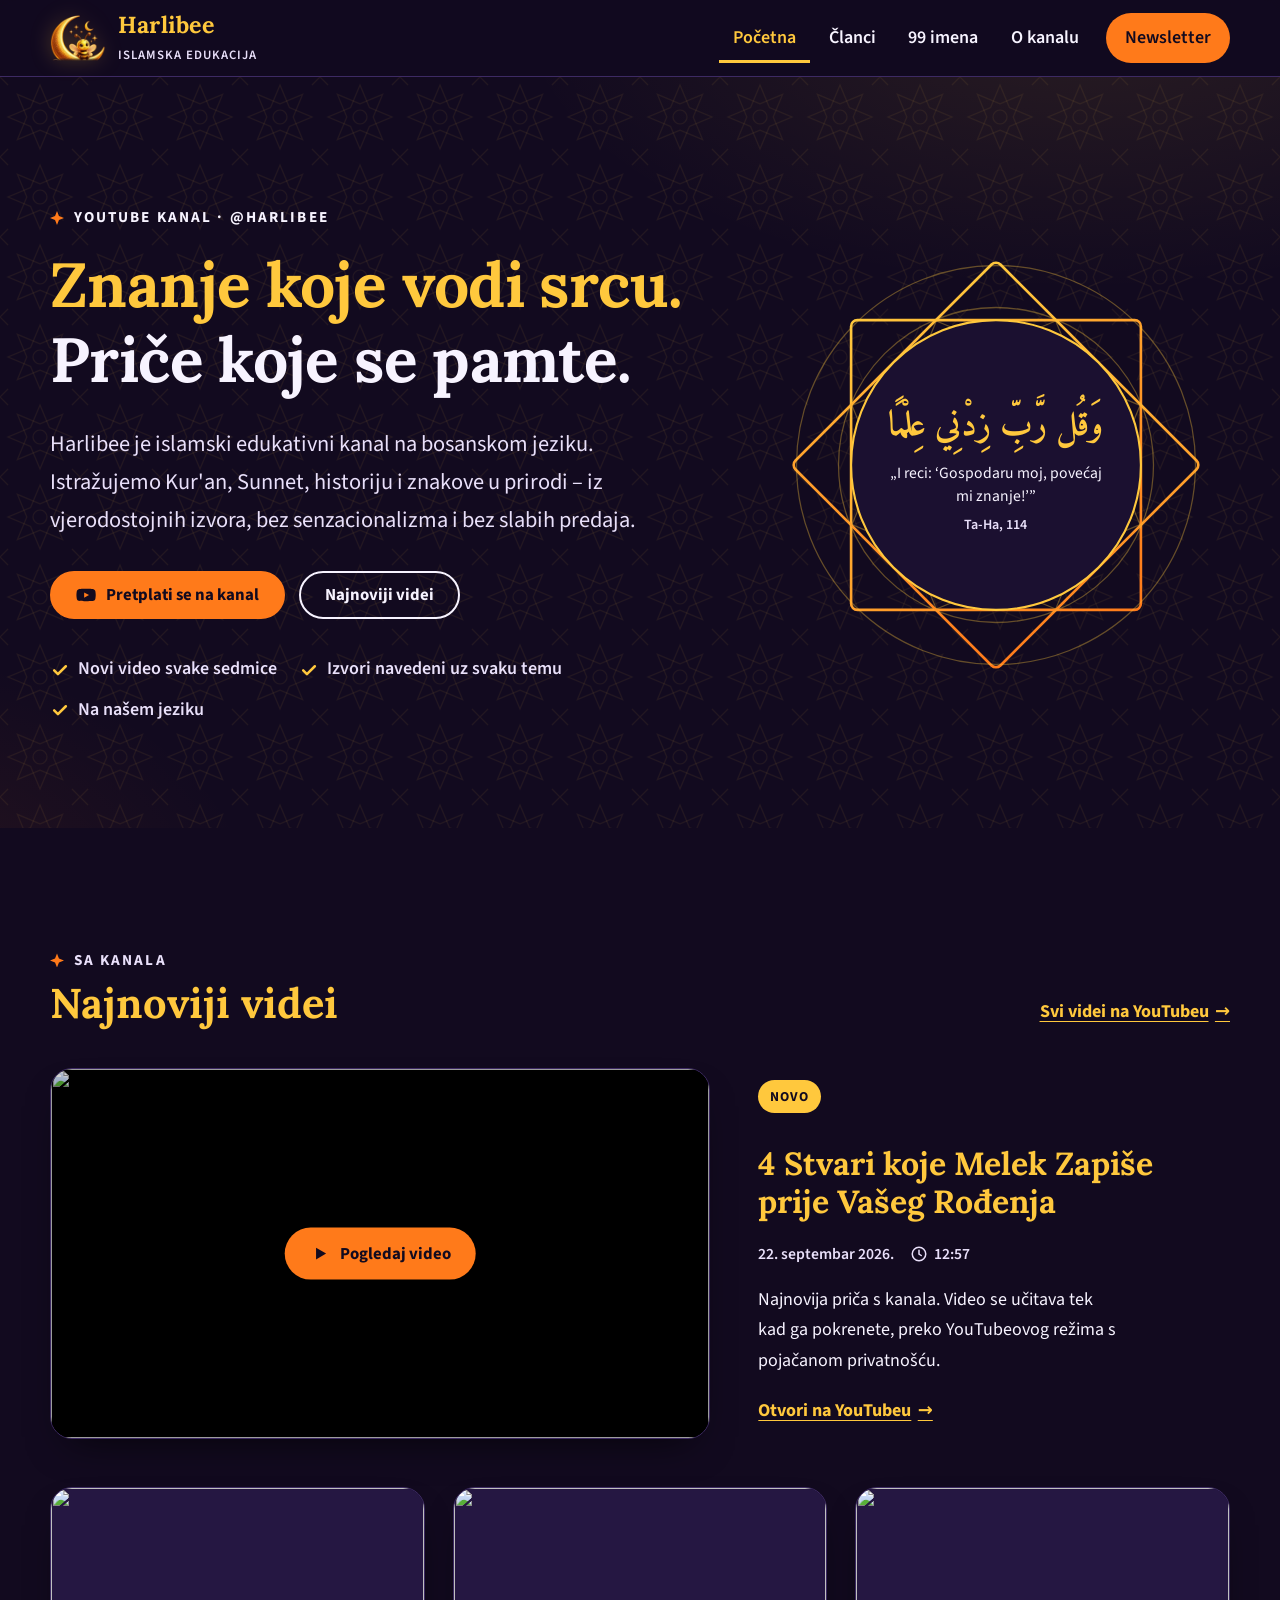
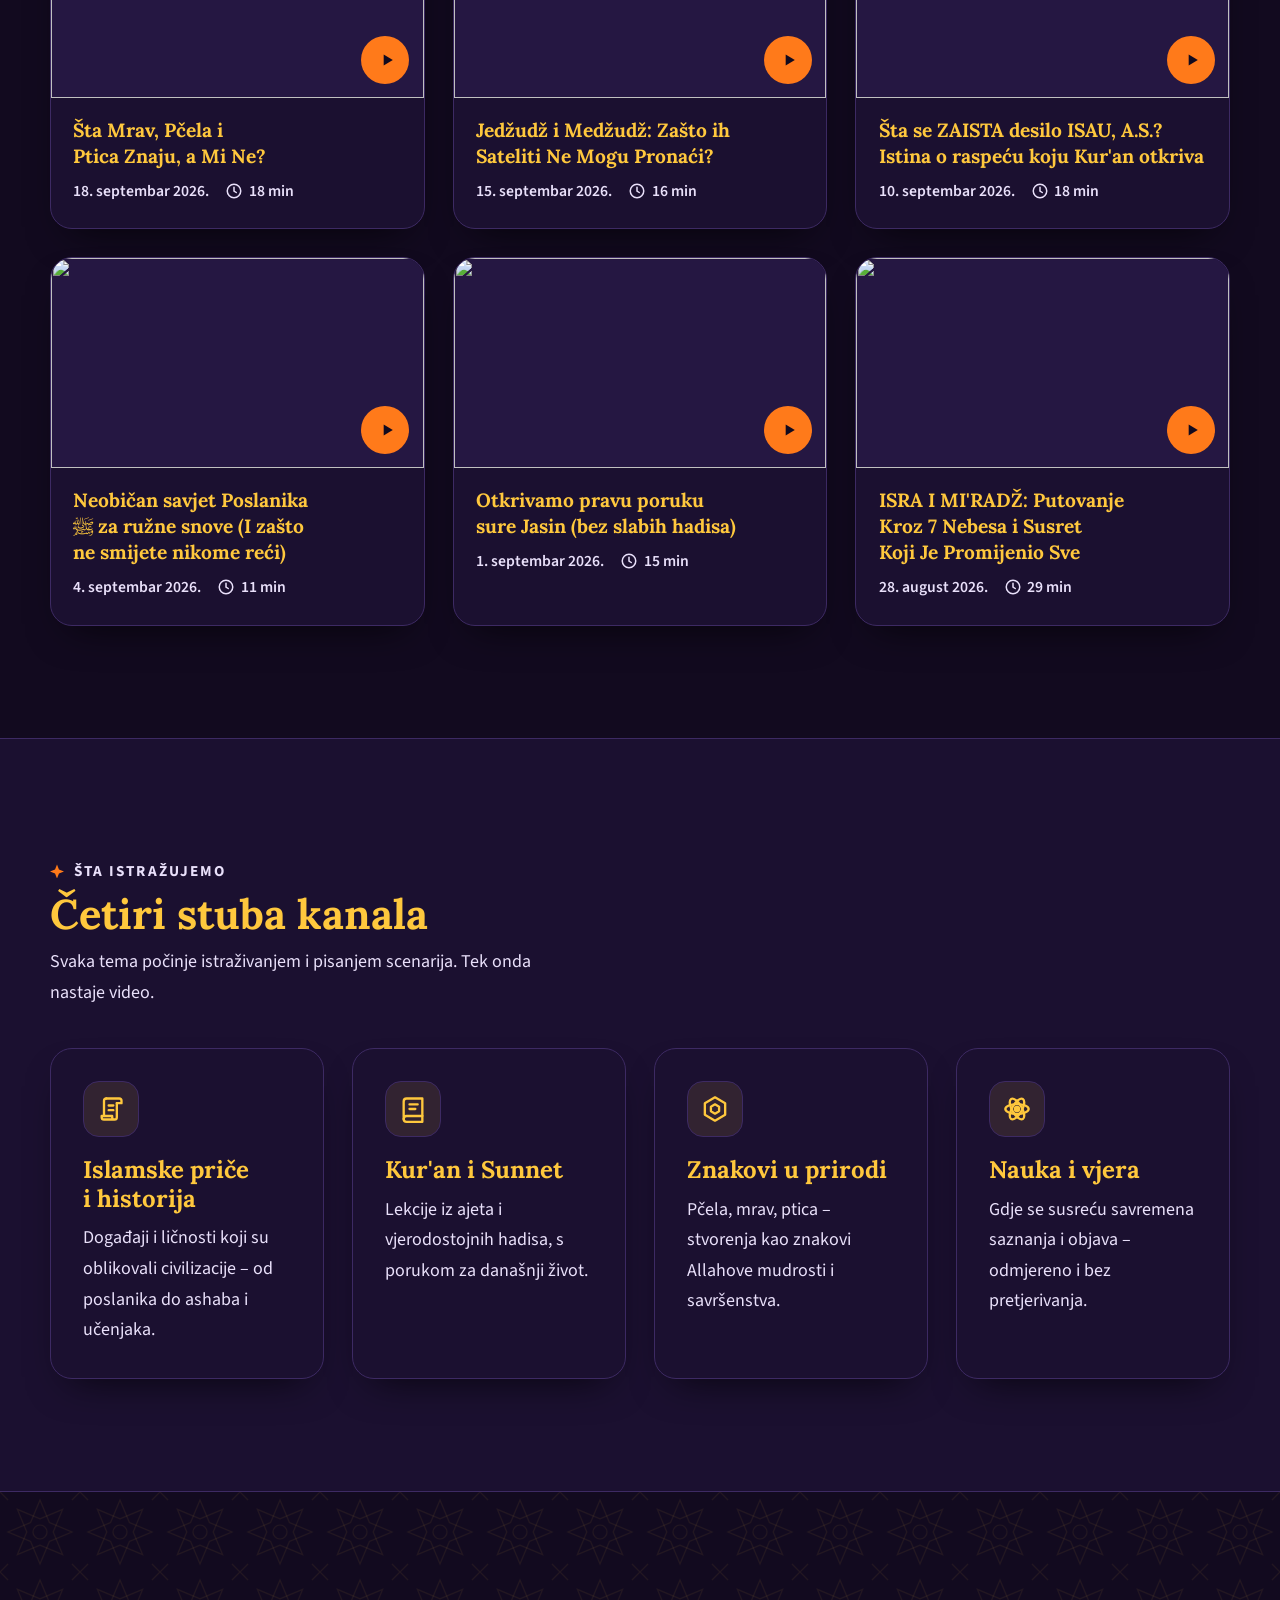
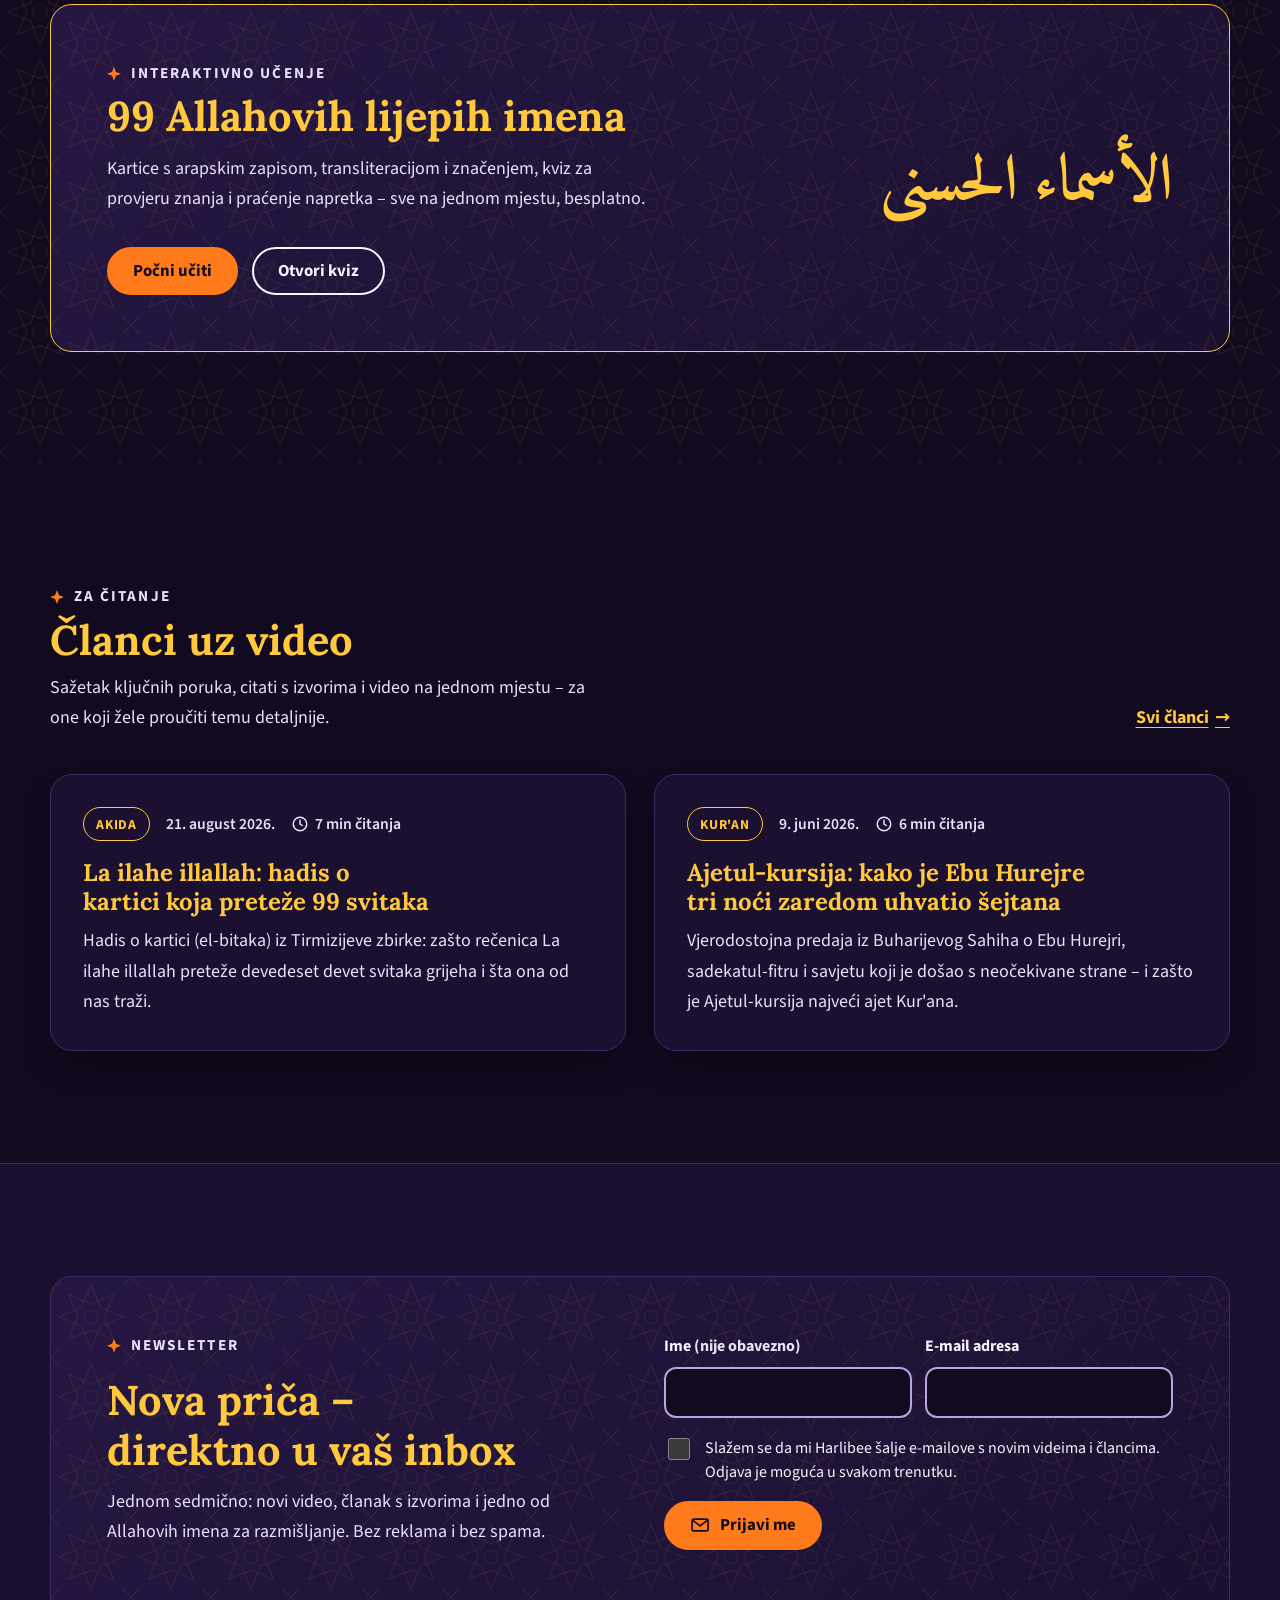
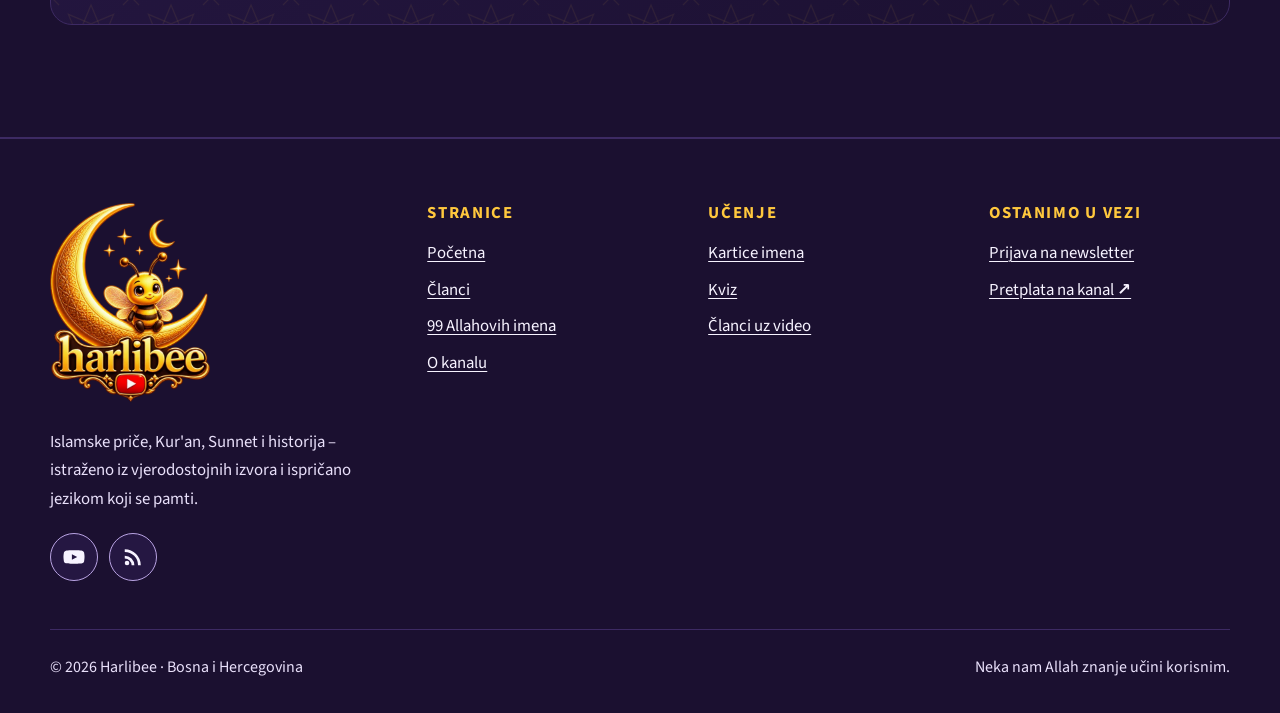
==== commit 4808c753: "Pravi logo kanala umjesto generičkog znaka - Zaglavlje: pčelica na polumjesecu (izrez bez natpisa, č" ====
--- a/index.html
+++ b/index.html
@@ -8,7 +8,8 @@
   <link rel="canonical" href="https://br0nhi.github.io/harlibee/">
   <meta name="theme-color" content="#120A1F">
   <meta name="color-scheme" content="dark">
-  <link rel="icon" href="favicon.svg" type="image/svg+xml">
+  <link rel="icon" href="assets/img/favicon-32.png" sizes="32x32" type="image/png">
+  <link rel="icon" href="assets/img/favicon-192.png" sizes="192x192" type="image/png">
   <link rel="apple-touch-icon" href="assets/img/apple-touch-icon.png">
   <link rel="manifest" href="site.webmanifest">
 
@@ -39,7 +40,7 @@
         "@id": "https://br0nhi.github.io/harlibee/#organizacija",
         "name": "Harlibee",
         "url": "https://br0nhi.github.io/harlibee/",
-        "logo": "https://br0nhi.github.io/harlibee/assets/img/apple-touch-icon.png",
+        "logo": "https://br0nhi.github.io/harlibee/assets/img/favicon-512.png",
         "sameAs": [
           "https://www.youtube.com/@harlibee"
         ]
@@ -64,7 +65,7 @@
   <header class="site-header">
     <div class="container header-inner">
       <a class="brand" href="./">
-        <img src="assets/img/logo.svg" alt="" width="44" height="44">
+        <img src="assets/img/logo-mark.webp" alt="" width="56" height="56">
         <span><span class="brand-name">Harlibee</span><span class="brand-tag">Islamska edukacija</span></span>
       </a>
       <button class="nav-toggle" type="button" aria-expanded="false" aria-controls="site-nav">
@@ -252,11 +253,10 @@
     <div class="container">
       <div class="footer-grid">
         <div>
-          <a class="brand" href="./">
-            <img src="assets/img/logo.svg" alt="" width="44" height="44">
-            <span class="brand-name">Harlibee</span>
+          <a class="footer-logo" href="./">
+            <img src="assets/img/logo.webp" alt="Harlibee – početna stranica" width="160" height="199" loading="lazy">
           </a>
-          <p class="mt-2">Islamske priče, Kur'an, Sunnet i historija – istraženo iz vjerodostojnih izvora i ispričano jezikom koji se pamti.</p>
+          <p>Islamske priče, Kur'an, Sunnet i historija – istraženo iz vjerodostojnih izvora i ispričano jezikom koji se pamti.</p>
           <div class="social">
             <a href="https://www.youtube.com/@harlibee" target="_blank" rel="noopener"><svg viewBox="0 0 24 24" aria-hidden="true" focusable="false"><path fill="currentColor" d="M23 7.2a3 3 0 0 0-2.1-2.1C19 4.6 12 4.6 12 4.6s-7 0-8.9.5A3 3 0 0 0 1 7.2 31 31 0 0 0 .5 12 31 31 0 0 0 1 16.8a3 3 0 0 0 2.1 2.1c1.9.5 8.9.5 8.9.5s7 0 8.9-.5a3 3 0 0 0 2.1-2.1 31 31 0 0 0 .5-4.8 31 31 0 0 0-.5-4.8zM9.7 15.1V8.9l5.8 3.1z"/></svg><span class="visually-hidden">Harlibee na YouTubeu (novi prozor)</span></a>
             <a href="https://www.youtube.com/feeds/videos.xml?channel_id=UClXAOFnoNj5lPWU11vw2Rqw" target="_blank" rel="noopener"><svg viewBox="0 0 24 24" aria-hidden="true" focusable="false" fill="currentColor"><circle cx="5.5" cy="18.5" r="2.5"/><path d="M3 10.5v3a7.5 7.5 0 0 1 7.5 7.5h3A10.5 10.5 0 0 0 3 10.5zM3 3.5v3A14.5 14.5 0 0 1 17.5 21h3A17.5 17.5 0 0 0 3 3.5z"/></svg><span class="visually-hidden">RSS feed novih videa (novi prozor)</span></a>
--- a/assets/css/style.css
+++ b/assets/css/style.css
@@ -182,7 +182,7 @@
 
 .brand { display: inline-flex; align-items: center; gap: .75rem; text-decoration: none; color: var(--text); }
 .brand:hover { text-decoration: none; }
-.brand img { width: 44px; height: 44px; }
+.brand img { width: 56px; height: 56px; filter: drop-shadow(0 0 10px rgba(255, 200, 61, .25)); }
 .brand-name { font: 700 1.45rem/1 var(--font-head); color: var(--gold); letter-spacing: .01em; }
 .brand-tag { display: block; font: 600 .8rem/1.2 var(--font-body); color: var(--text-soft); letter-spacing: .08em; text-transform: uppercase; margin-top: .25rem; }
 
@@ -533,7 +533,7 @@
 .about-grid { display: grid; grid-template-columns: 1fr 1.3fr; gap: clamp(2rem, 6vw, 5rem); align-items: start; }
 @media (max-width: 860px) { .about-grid { grid-template-columns: 1fr; } }
 .about-portrait { position: sticky; top: 7rem; padding: 2rem; border-radius: var(--radius-lg); background: var(--pattern), var(--surface); border: 1px solid var(--gold); text-align: center; }
-.about-portrait img { width: 160px; height: 160px; margin: 0 auto 1.2rem; }
+.about-portrait img { width: min(240px, 100%); height: auto; margin: 0 auto 1.2rem; filter: drop-shadow(0 12px 28px rgba(0, 0, 0, .5)); }
 @media (max-width: 860px) { .about-portrait { position: static; } }
 .values { list-style: none; padding: 0; margin: 0; display: grid; gap: 1rem; }
 .values li { display: flex; gap: 1rem; padding: 1.2rem 1.4rem; border-radius: var(--radius); background: var(--surface); border: 1px solid var(--line); }
@@ -554,6 +554,9 @@
 .footer-grid { display: grid; grid-template-columns: 1.4fr repeat(3, 1fr); gap: 2.5rem; }
 @media (max-width: 860px) { .footer-grid { grid-template-columns: 1fr 1fr; } .footer-grid > :first-child { grid-column: 1 / -1; } }
 @media (max-width: 480px) { .footer-grid { grid-template-columns: 1fr; } }
+.footer-logo { display: inline-block; border-radius: 12px; }
+.footer-logo img { width: 160px; height: auto; }
+.site-footer .footer-logo + p { margin-top: 1rem; }
 .site-footer h2 { font-size: 1.05rem; font-family: var(--font-body); letter-spacing: .1em; text-transform: uppercase; color: var(--gold); margin-bottom: 1rem; }
 .site-footer ul { list-style: none; margin: 0; padding: 0; display: grid; gap: .5rem; }
 .site-footer a { color: var(--text); }
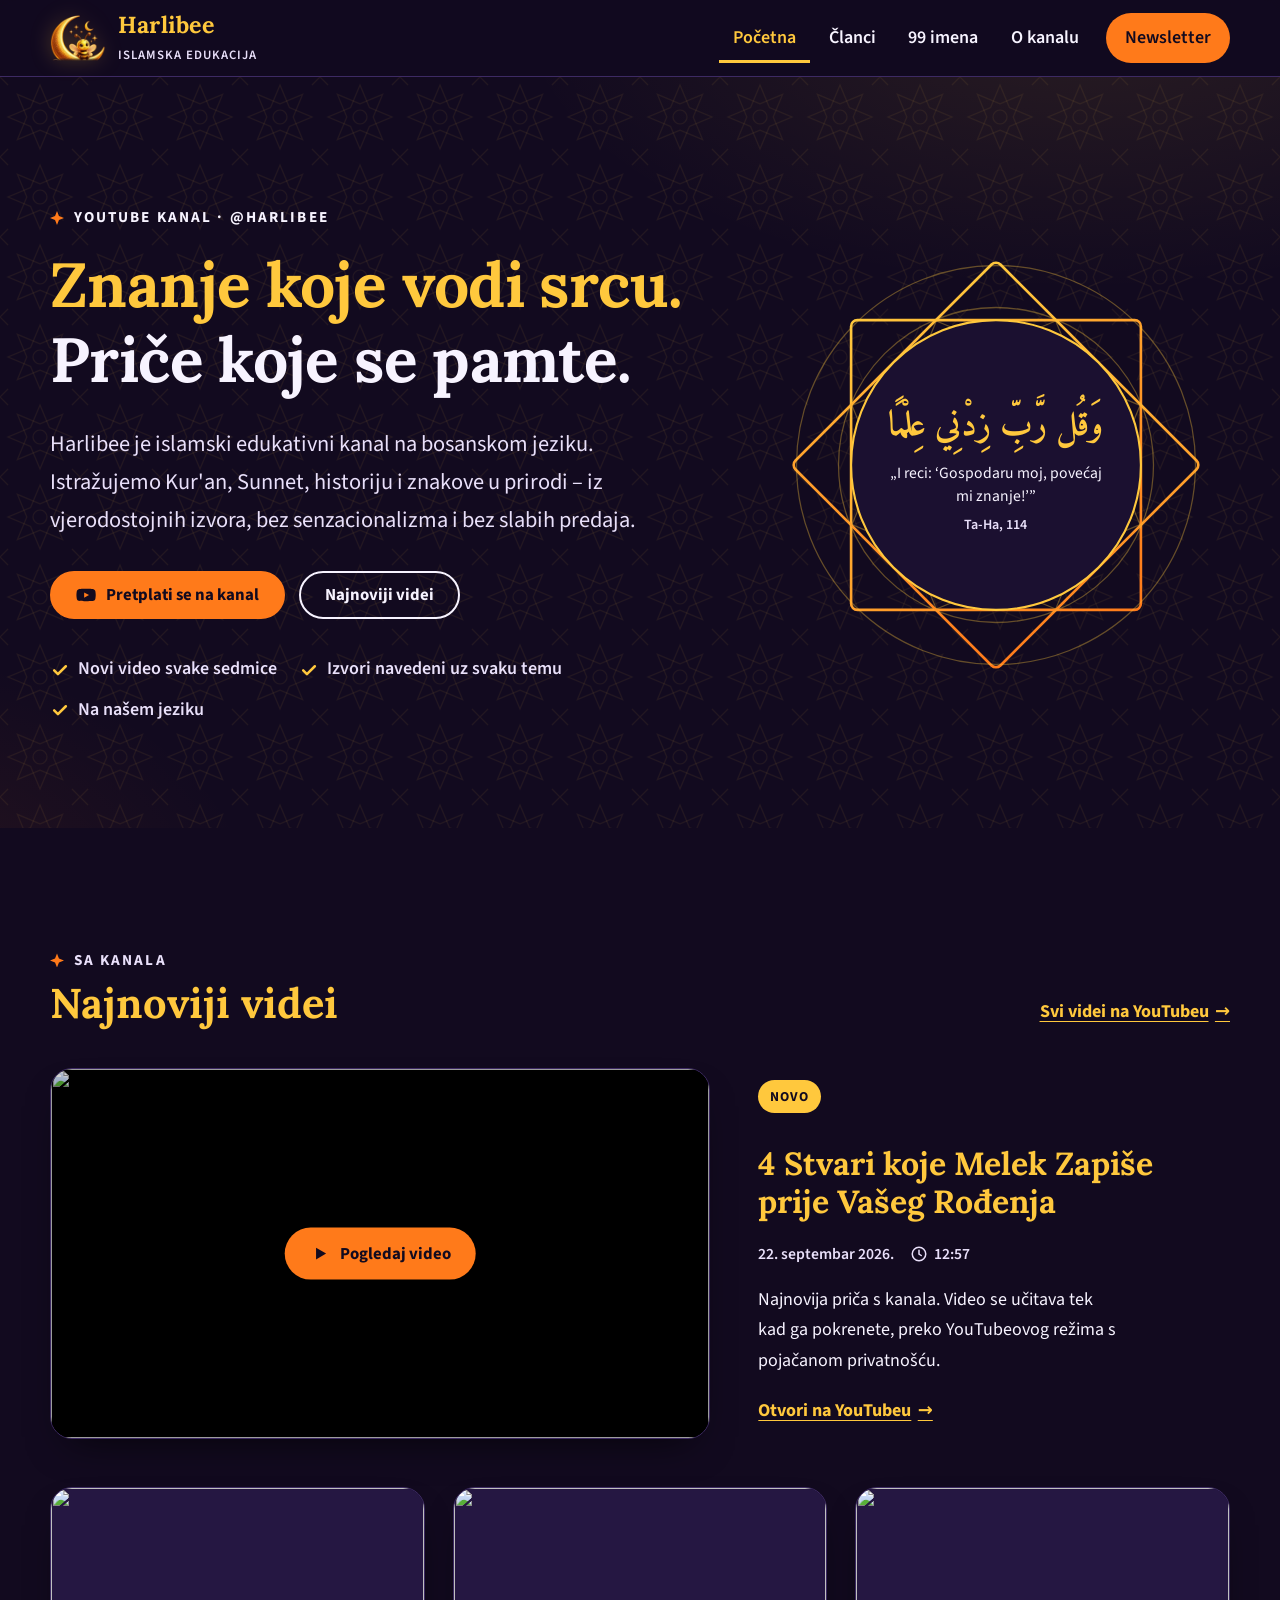
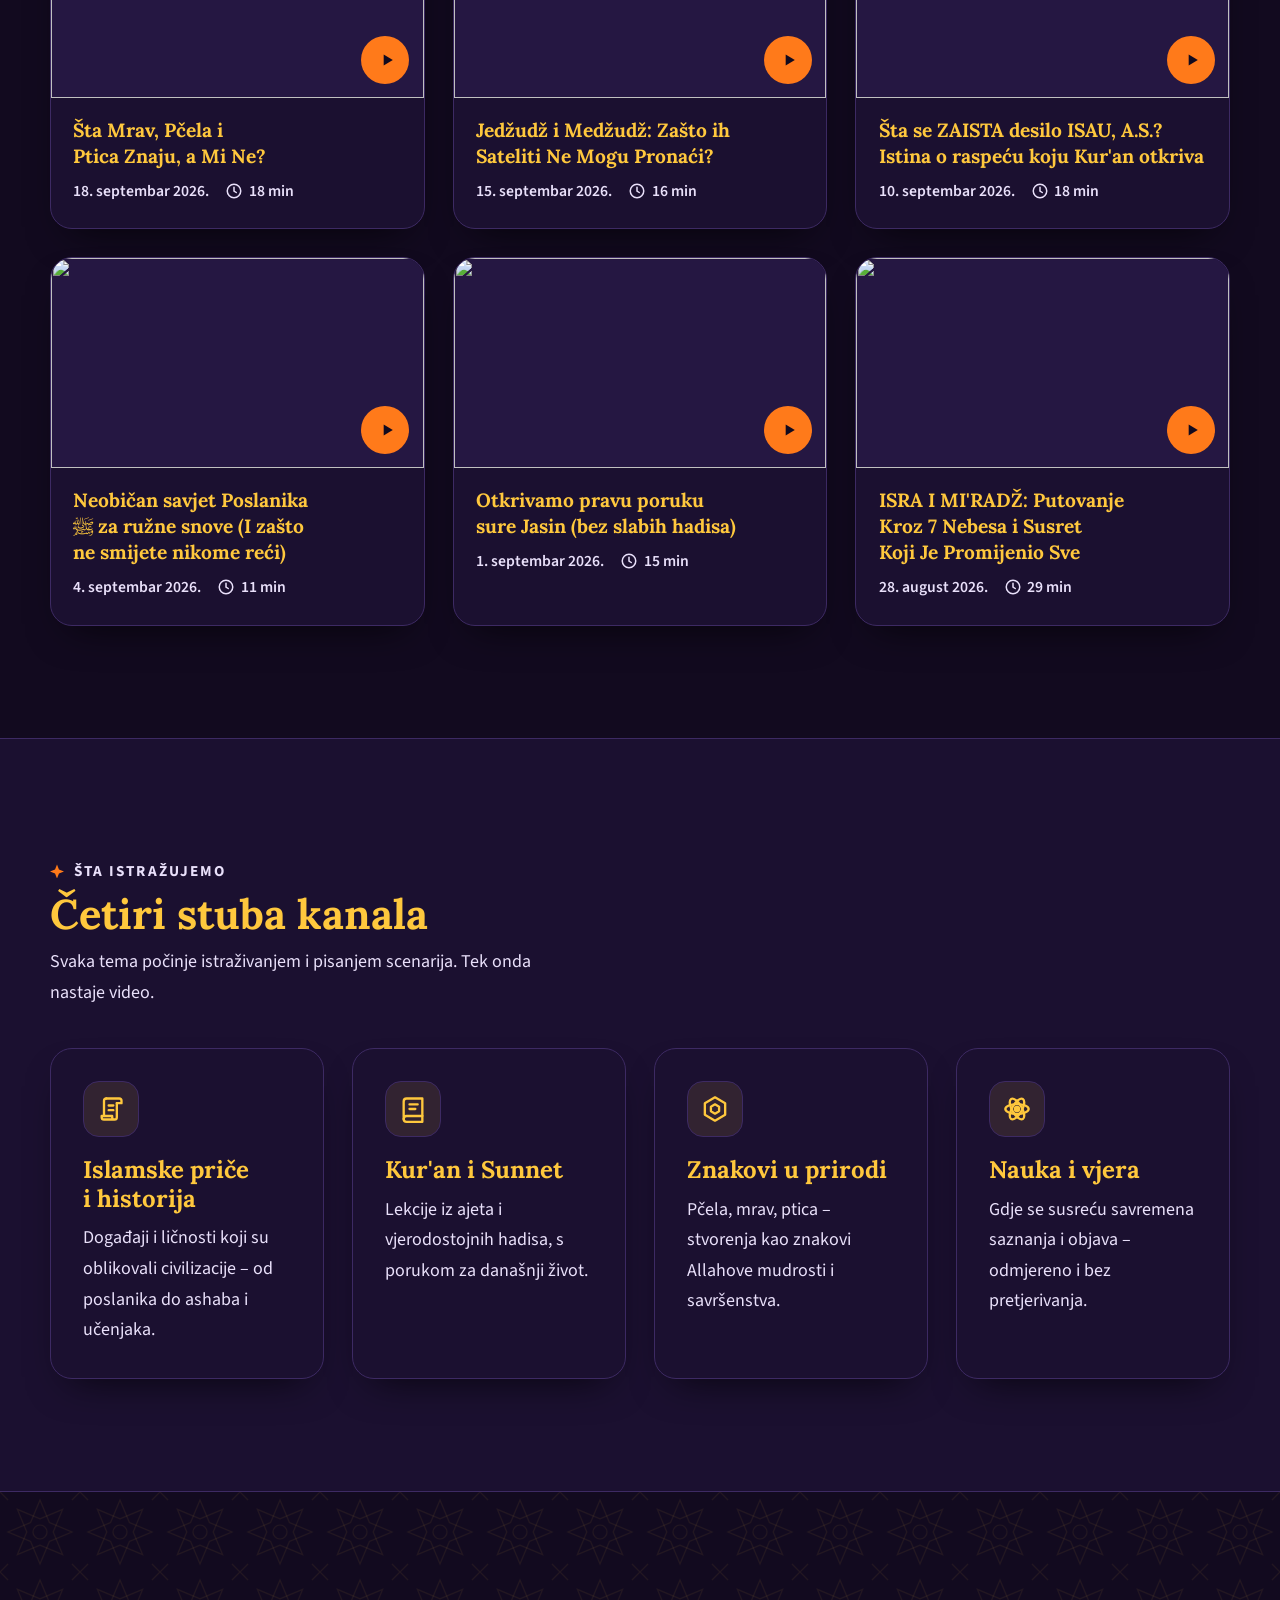
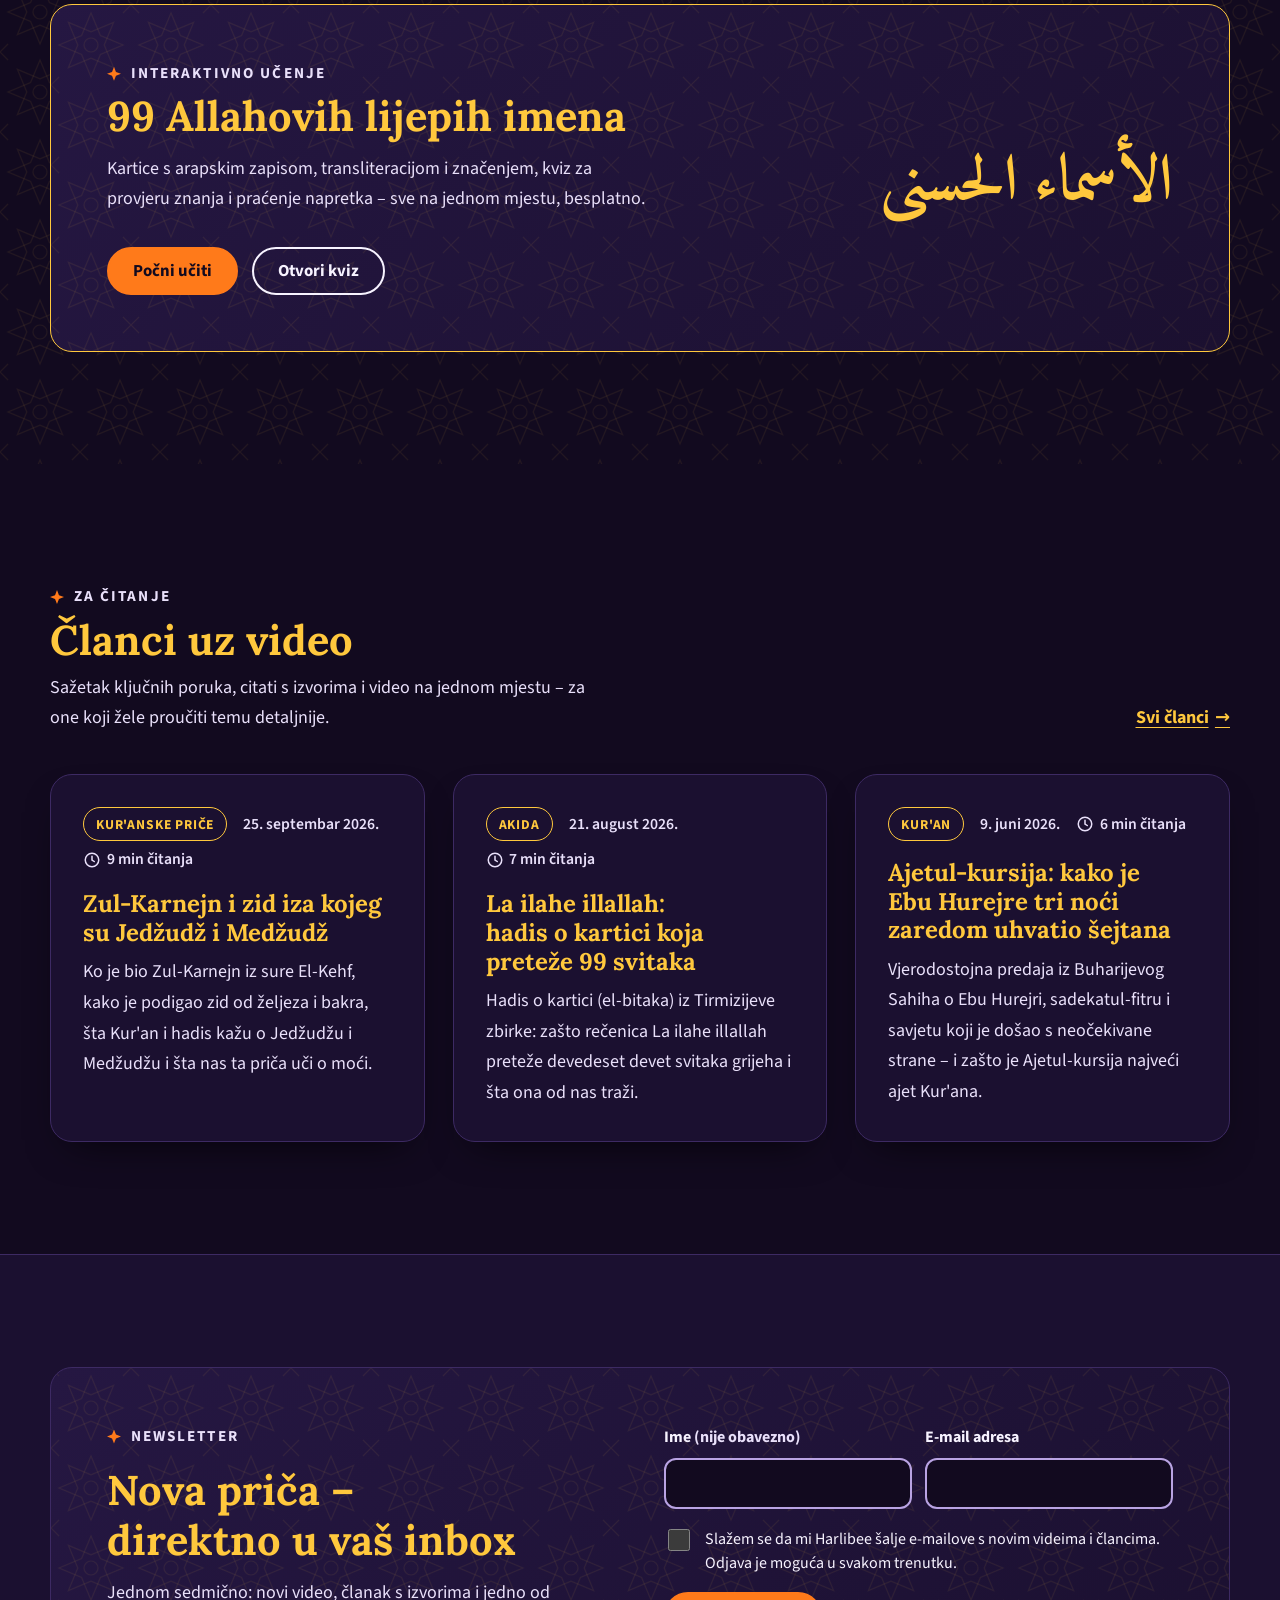
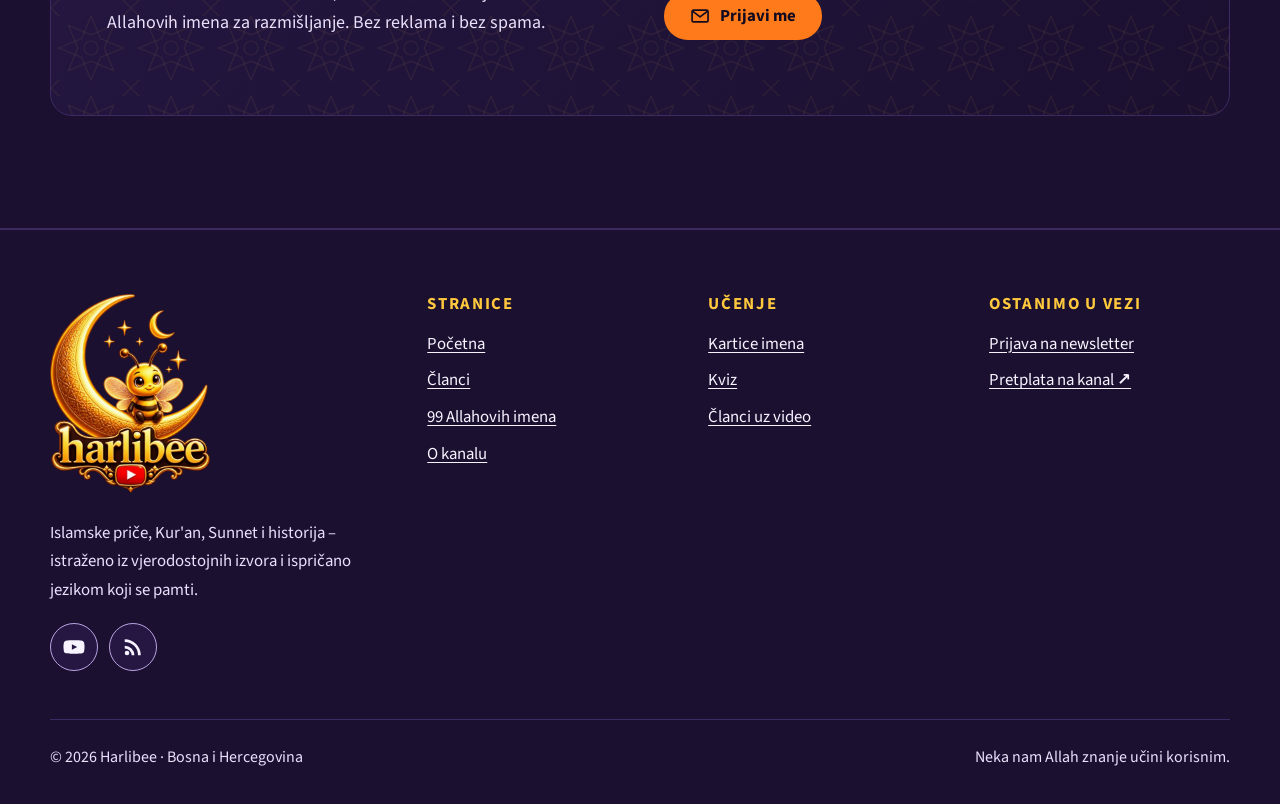
==== commit 42aa3e26: "Novi članak: Zul-Karnejn i zid iza kojeg su Jedžudž i Medžudž Sažetak videa e_musnjXir8 napisan samo" ====
--- a/index.html
+++ b/index.html
@@ -202,7 +202,12 @@
           </div>
           <a class="link-arrow" href="clanci/">Svi članci</a>
         </div>
-        <div class="grid grid--2">
+        <div class="grid grid--3">
+          <article class="card card--link">
+            <p class="meta"><span class="badge badge--outline">Kur'anske priče</span><span><time datetime="2026-09-25">25. septembar 2026.</time></span><span><svg viewBox="0 0 24 24" width="18" height="18" aria-hidden="true" focusable="false"><circle cx="12" cy="12" r="9" fill="none" stroke="currentColor" stroke-width="2"/><path d="M12 7v5l3 2" fill="none" stroke="currentColor" stroke-width="2" stroke-linecap="round"/></svg> 9 min čitanja</span></p>
+            <h3><a class="stretched" href="clanci/zul-karnejn-jedzudz-i-medzudz/">Zul-Karnejn i zid iza kojeg su Jedžudž i Medžudž</a></h3>
+            <p>Ko je bio Zul-Karnejn iz sure El-Kehf, kako je podigao zid od željeza i bakra, šta Kur'an i hadis kažu o Jedžudžu i Medžudžu i šta nas ta priča uči o moći.</p>
+          </article>
           <article class="card card--link">
             <p class="meta"><span class="badge badge--outline">Akida</span><span><time datetime="2026-08-21">21. august 2026.</time></span><span><svg viewBox="0 0 24 24" width="18" height="18" aria-hidden="true" focusable="false"><circle cx="12" cy="12" r="9" fill="none" stroke="currentColor" stroke-width="2"/><path d="M12 7v5l3 2" fill="none" stroke="currentColor" stroke-width="2" stroke-linecap="round"/></svg> 7 min čitanja</span></p>
             <h3><a class="stretched" href="clanci/la-ilahe-illallah-hadis-o-kartici/">La ilahe illallah: hadis o kartici koja preteže 99 svitaka</a></h3>
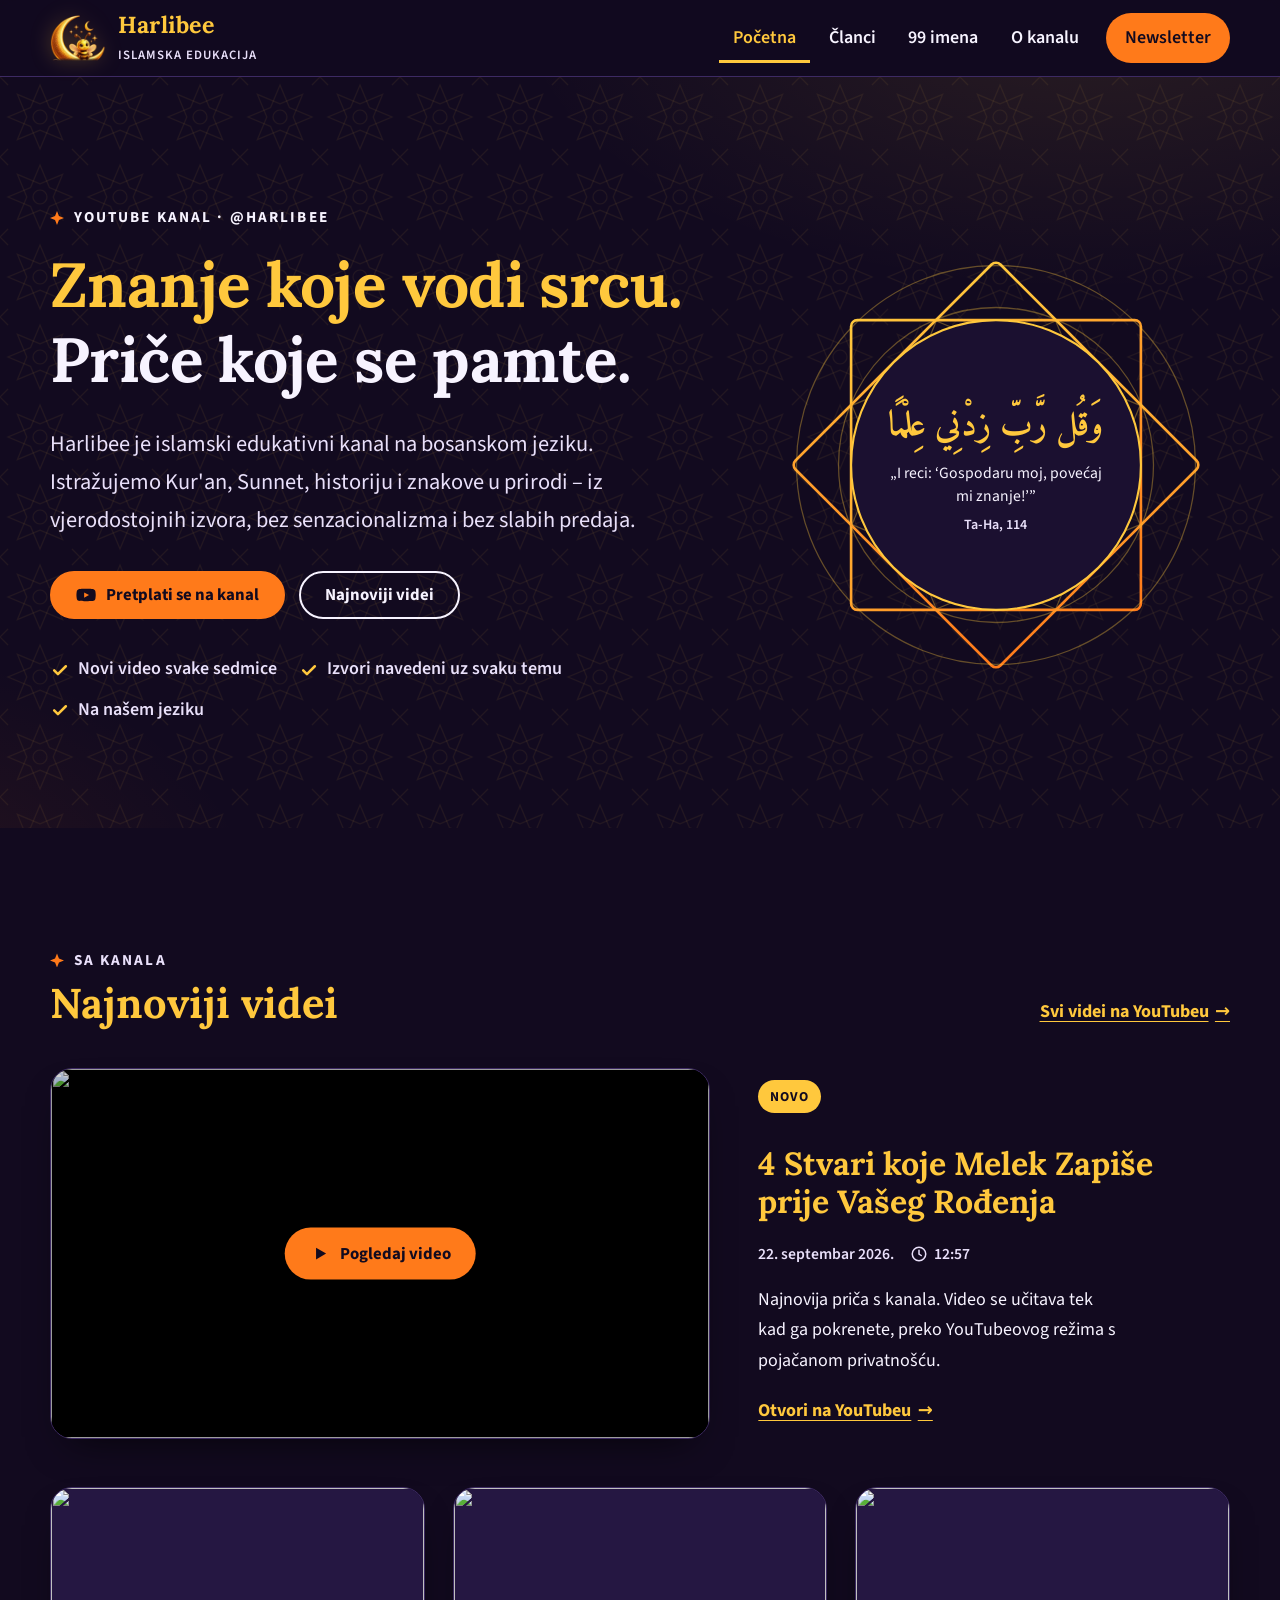
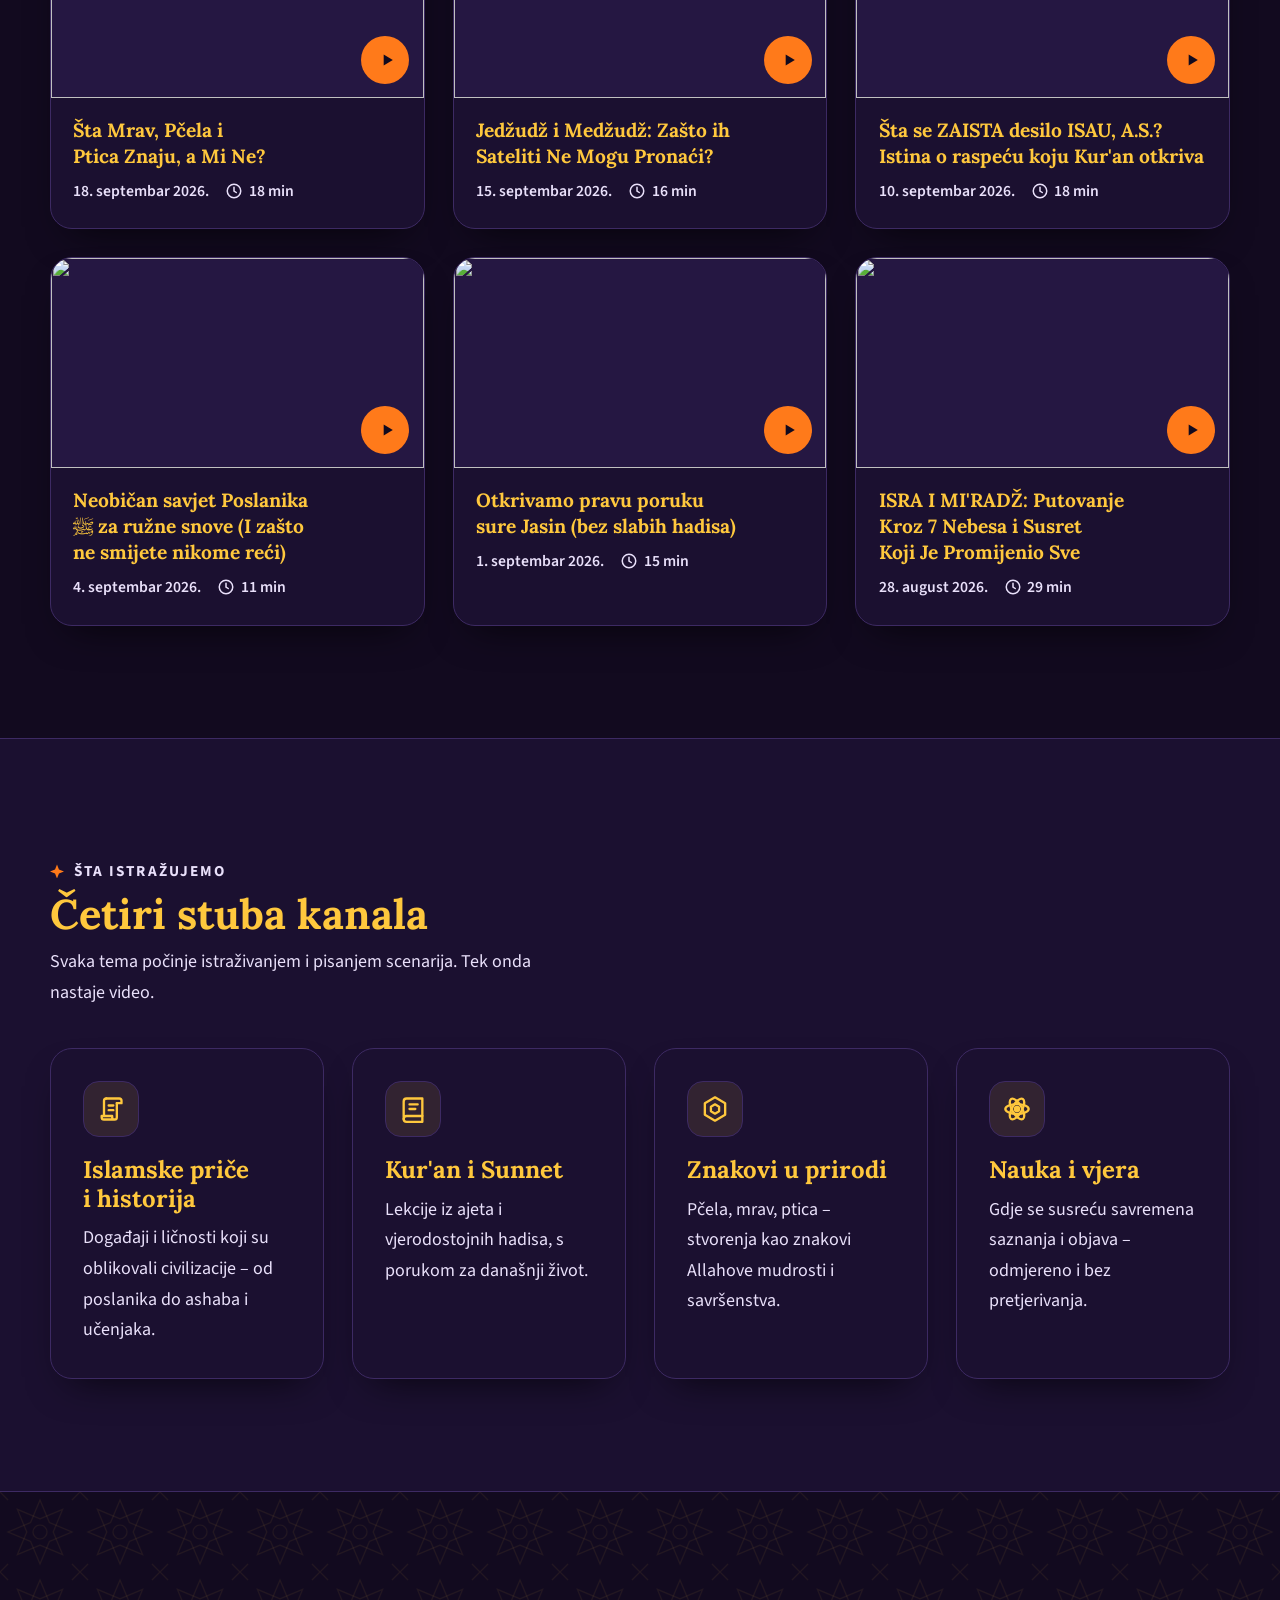
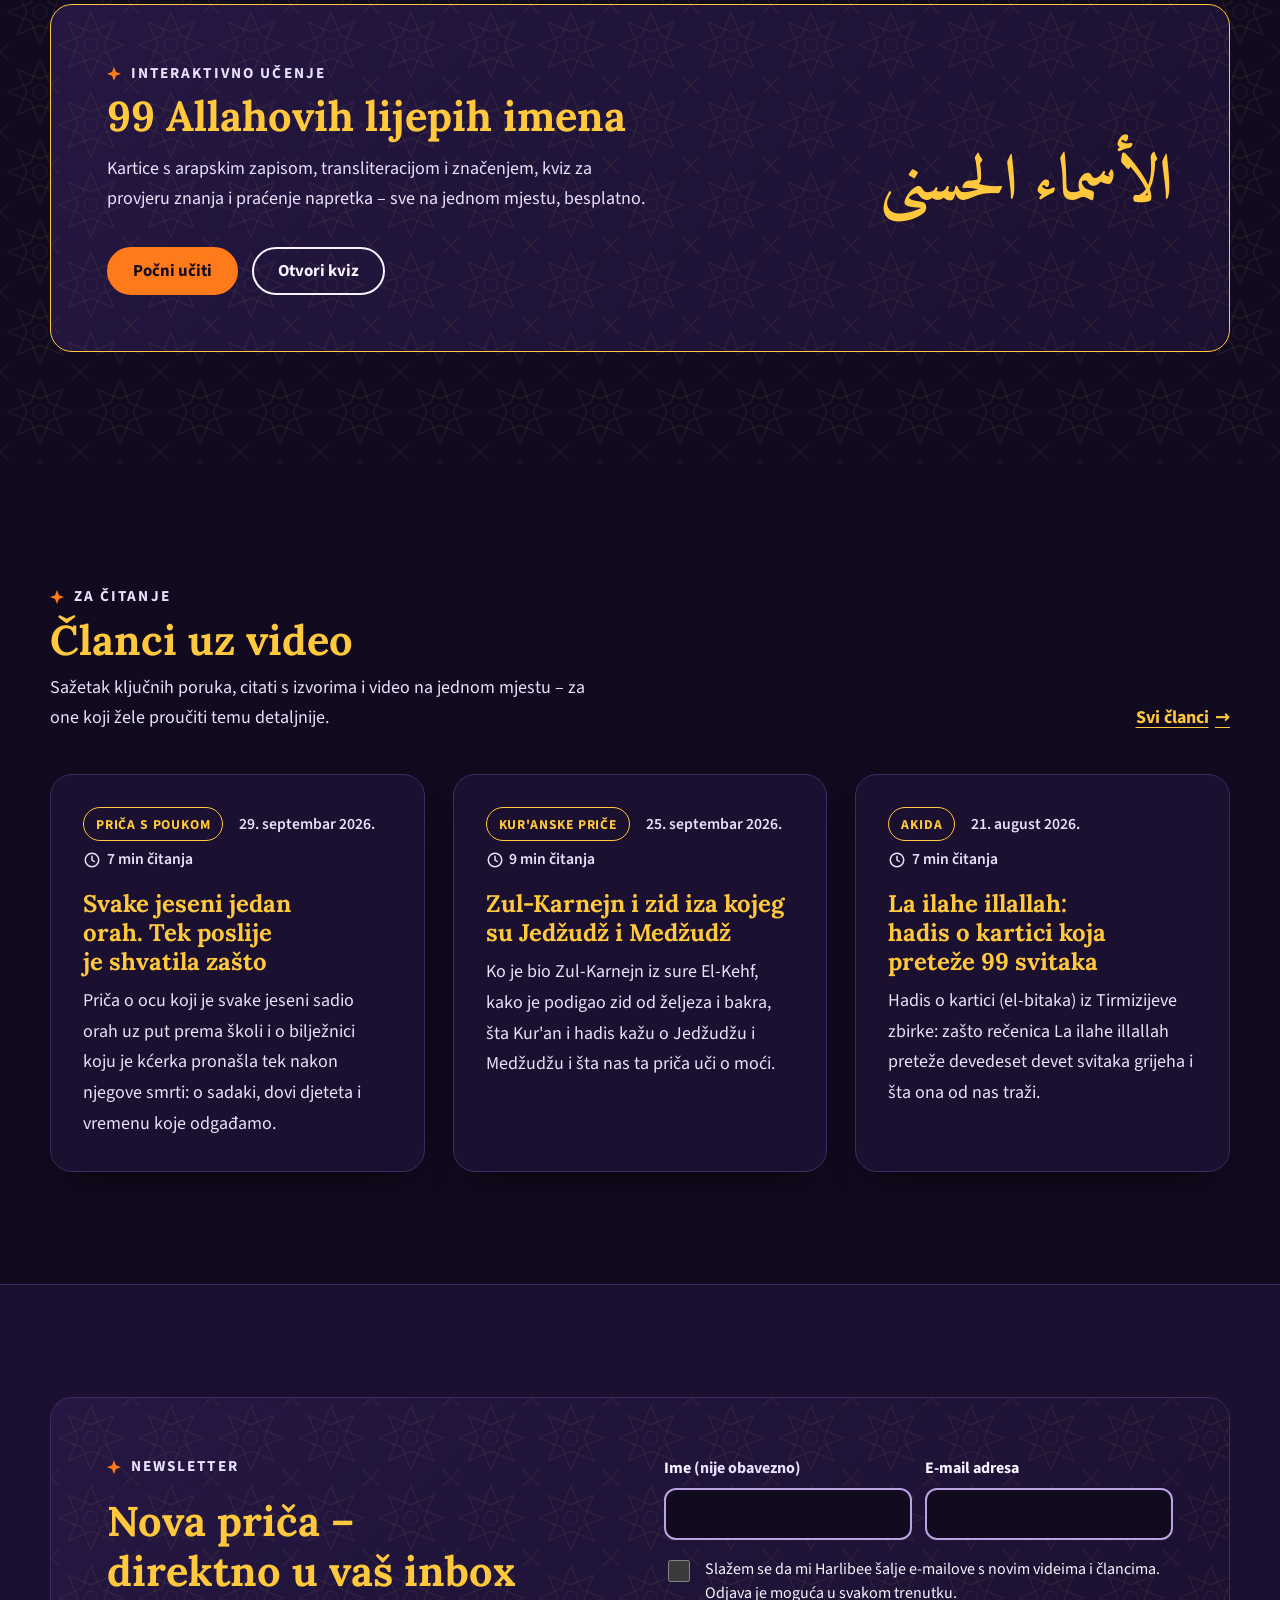
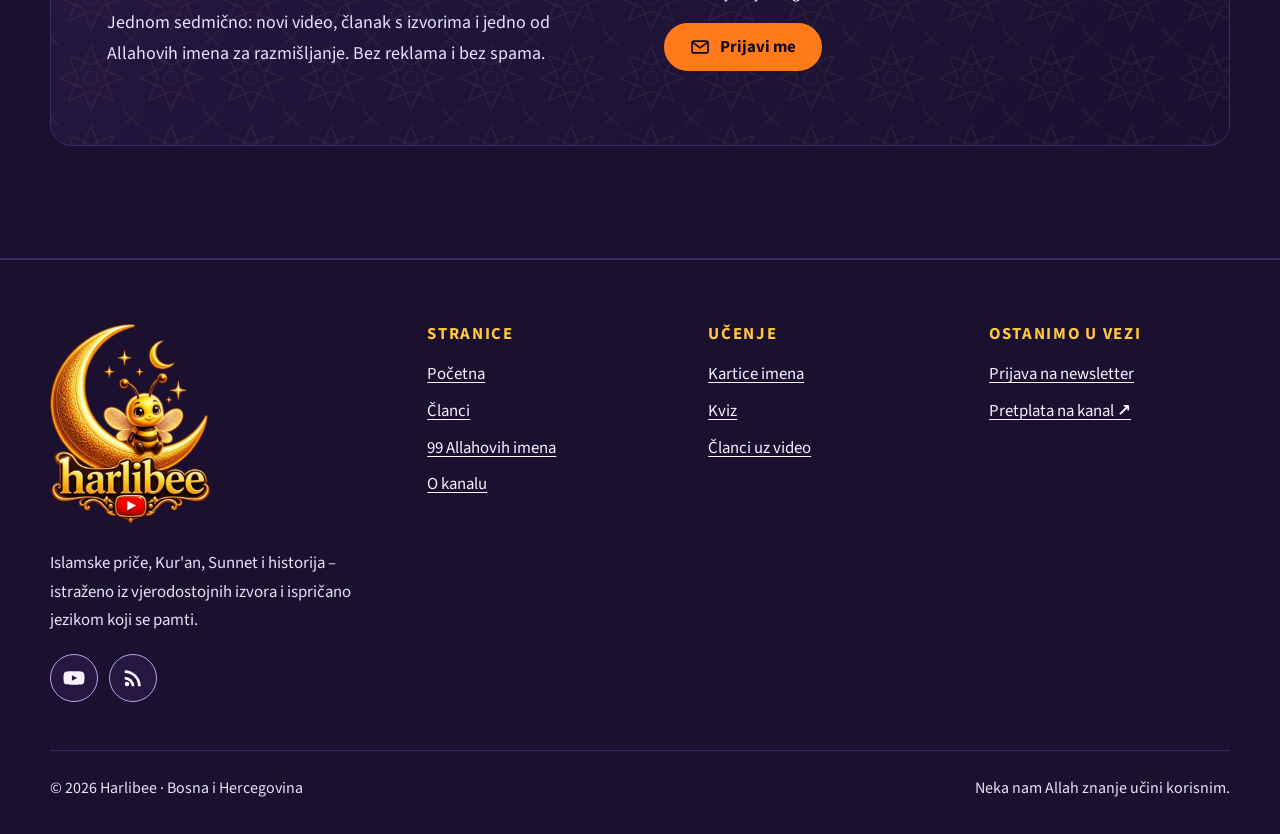
==== commit 8fd52ef7: "Novi članak: Svake jeseni jedan orah. Tek poslije je shvatila zašto Sažetak videa kFnV3Dd_mS4 napisa" ====
--- a/index.html
+++ b/index.html
@@ -204,6 +204,11 @@
         </div>
         <div class="grid grid--3">
           <article class="card card--link">
+            <p class="meta"><span class="badge badge--outline">Priča s poukom</span><span><time datetime="2026-09-29">29. septembar 2026.</time></span><span><svg viewBox="0 0 24 24" width="18" height="18" aria-hidden="true" focusable="false"><circle cx="12" cy="12" r="9" fill="none" stroke="currentColor" stroke-width="2"/><path d="M12 7v5l3 2" fill="none" stroke="currentColor" stroke-width="2" stroke-linecap="round"/></svg> 7 min čitanja</span></p>
+            <h3><a class="stretched" href="clanci/svake-jeseni-jedan-orah/">Svake jeseni jedan orah. Tek poslije je shvatila zašto</a></h3>
+            <p>Priča o ocu koji je svake jeseni sadio orah uz put prema školi i o bilježnici koju je kćerka pronašla tek nakon njegove smrti: o sadaki, dovi djeteta i vremenu koje odgađamo.</p>
+          </article>
+          <article class="card card--link">
             <p class="meta"><span class="badge badge--outline">Kur'anske priče</span><span><time datetime="2026-09-25">25. septembar 2026.</time></span><span><svg viewBox="0 0 24 24" width="18" height="18" aria-hidden="true" focusable="false"><circle cx="12" cy="12" r="9" fill="none" stroke="currentColor" stroke-width="2"/><path d="M12 7v5l3 2" fill="none" stroke="currentColor" stroke-width="2" stroke-linecap="round"/></svg> 9 min čitanja</span></p>
             <h3><a class="stretched" href="clanci/zul-karnejn-jedzudz-i-medzudz/">Zul-Karnejn i zid iza kojeg su Jedžudž i Medžudž</a></h3>
             <p>Ko je bio Zul-Karnejn iz sure El-Kehf, kako je podigao zid od željeza i bakra, šta Kur'an i hadis kažu o Jedžudžu i Medžudžu i šta nas ta priča uči o moći.</p>
@@ -212,11 +217,6 @@
             <p class="meta"><span class="badge badge--outline">Akida</span><span><time datetime="2026-08-21">21. august 2026.</time></span><span><svg viewBox="0 0 24 24" width="18" height="18" aria-hidden="true" focusable="false"><circle cx="12" cy="12" r="9" fill="none" stroke="currentColor" stroke-width="2"/><path d="M12 7v5l3 2" fill="none" stroke="currentColor" stroke-width="2" stroke-linecap="round"/></svg> 7 min čitanja</span></p>
             <h3><a class="stretched" href="clanci/la-ilahe-illallah-hadis-o-kartici/">La ilahe illallah: hadis o kartici koja preteže 99 svitaka</a></h3>
             <p>Hadis o kartici (el-bitaka) iz Tirmizijeve zbirke: zašto rečenica La ilahe illallah preteže devedeset devet svitaka grijeha i šta ona od nas traži.</p>
-          </article>
-          <article class="card card--link">
-            <p class="meta"><span class="badge badge--outline">Kur'an</span><span><time datetime="2026-06-09">9. juni 2026.</time></span><span><svg viewBox="0 0 24 24" width="18" height="18" aria-hidden="true" focusable="false"><circle cx="12" cy="12" r="9" fill="none" stroke="currentColor" stroke-width="2"/><path d="M12 7v5l3 2" fill="none" stroke="currentColor" stroke-width="2" stroke-linecap="round"/></svg> 6 min čitanja</span></p>
-            <h3><a class="stretched" href="clanci/ajetul-kursija-ebu-hurejre/">Ajetul-kursija: kako je Ebu Hurejre tri noći zaredom uhvatio šejtana</a></h3>
-            <p>Vjerodostojna predaja iz Buharijevog Sahiha o Ebu Hurejri, sadekatul-fitru i savjetu koji je došao s neočekivane strane – i zašto je Ajetul-kursija najveći ajet Kur'ana.</p>
           </article>
         </div>
       </div>
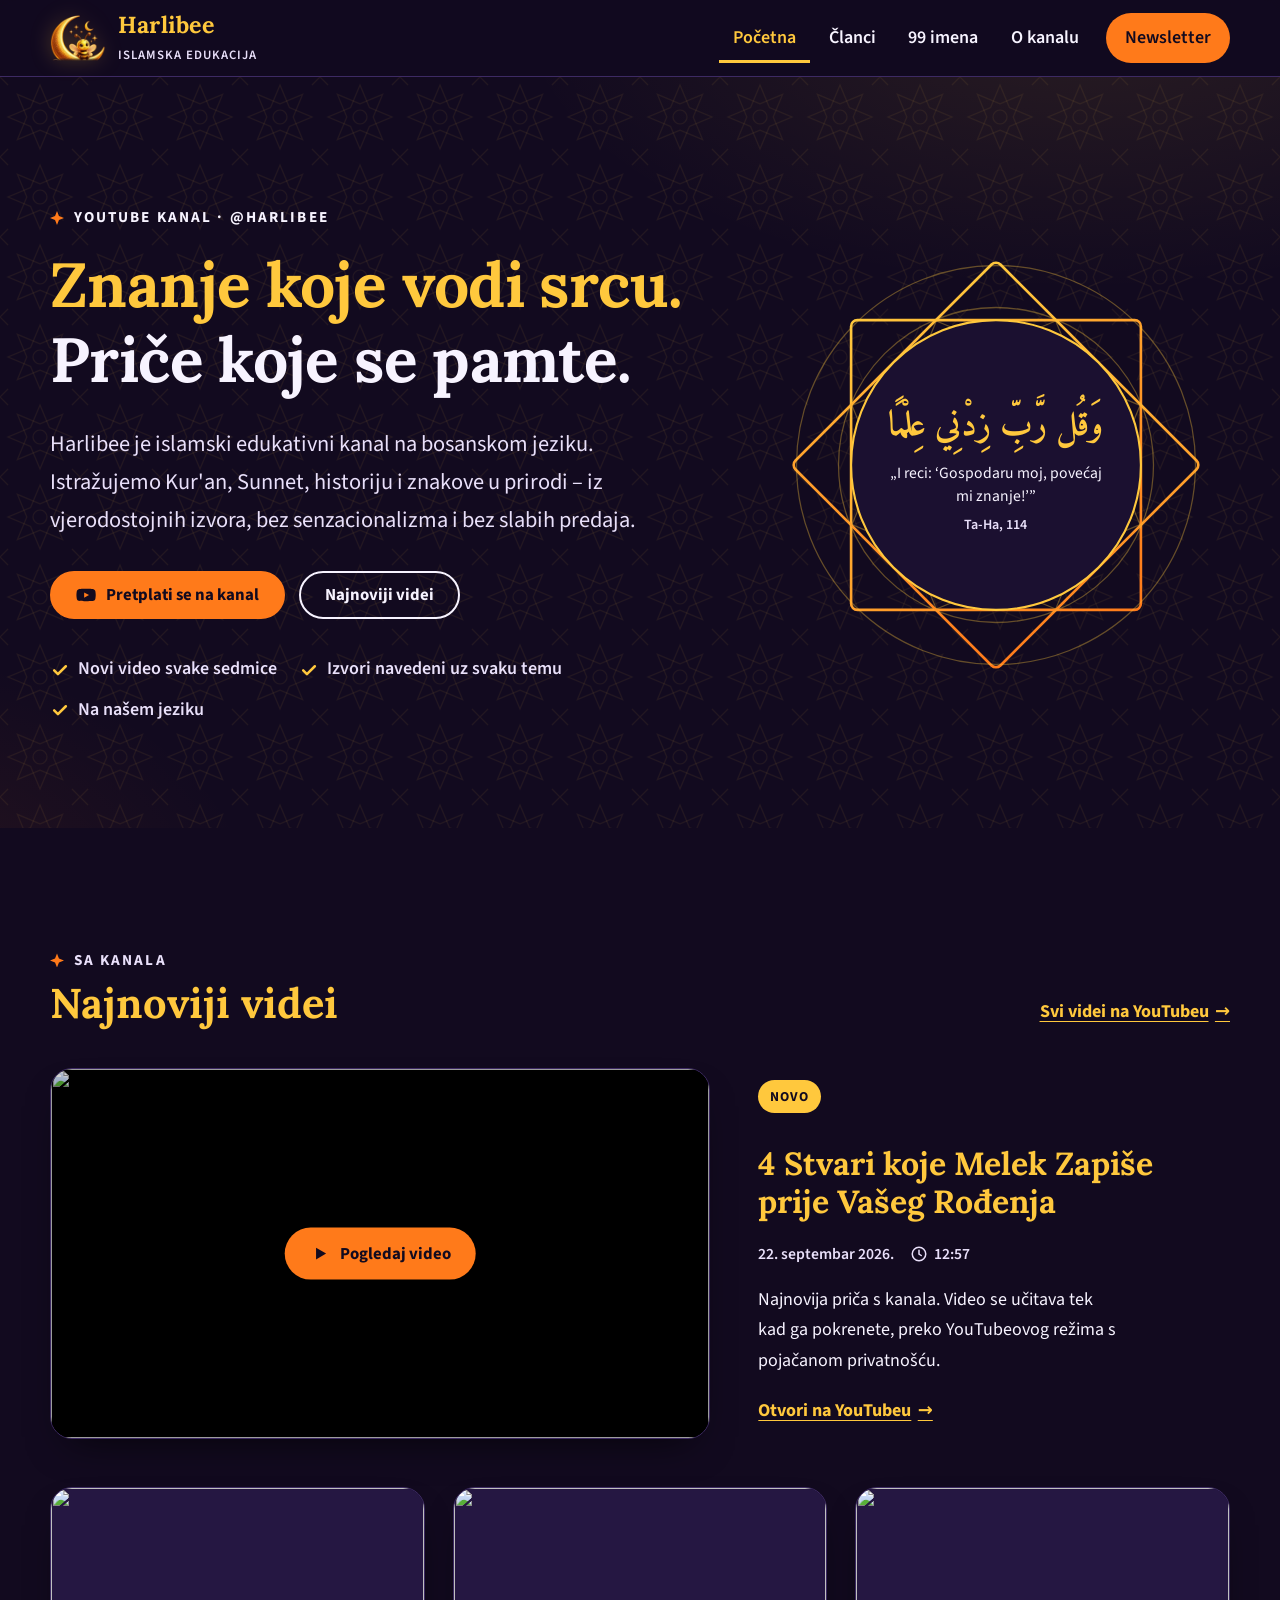
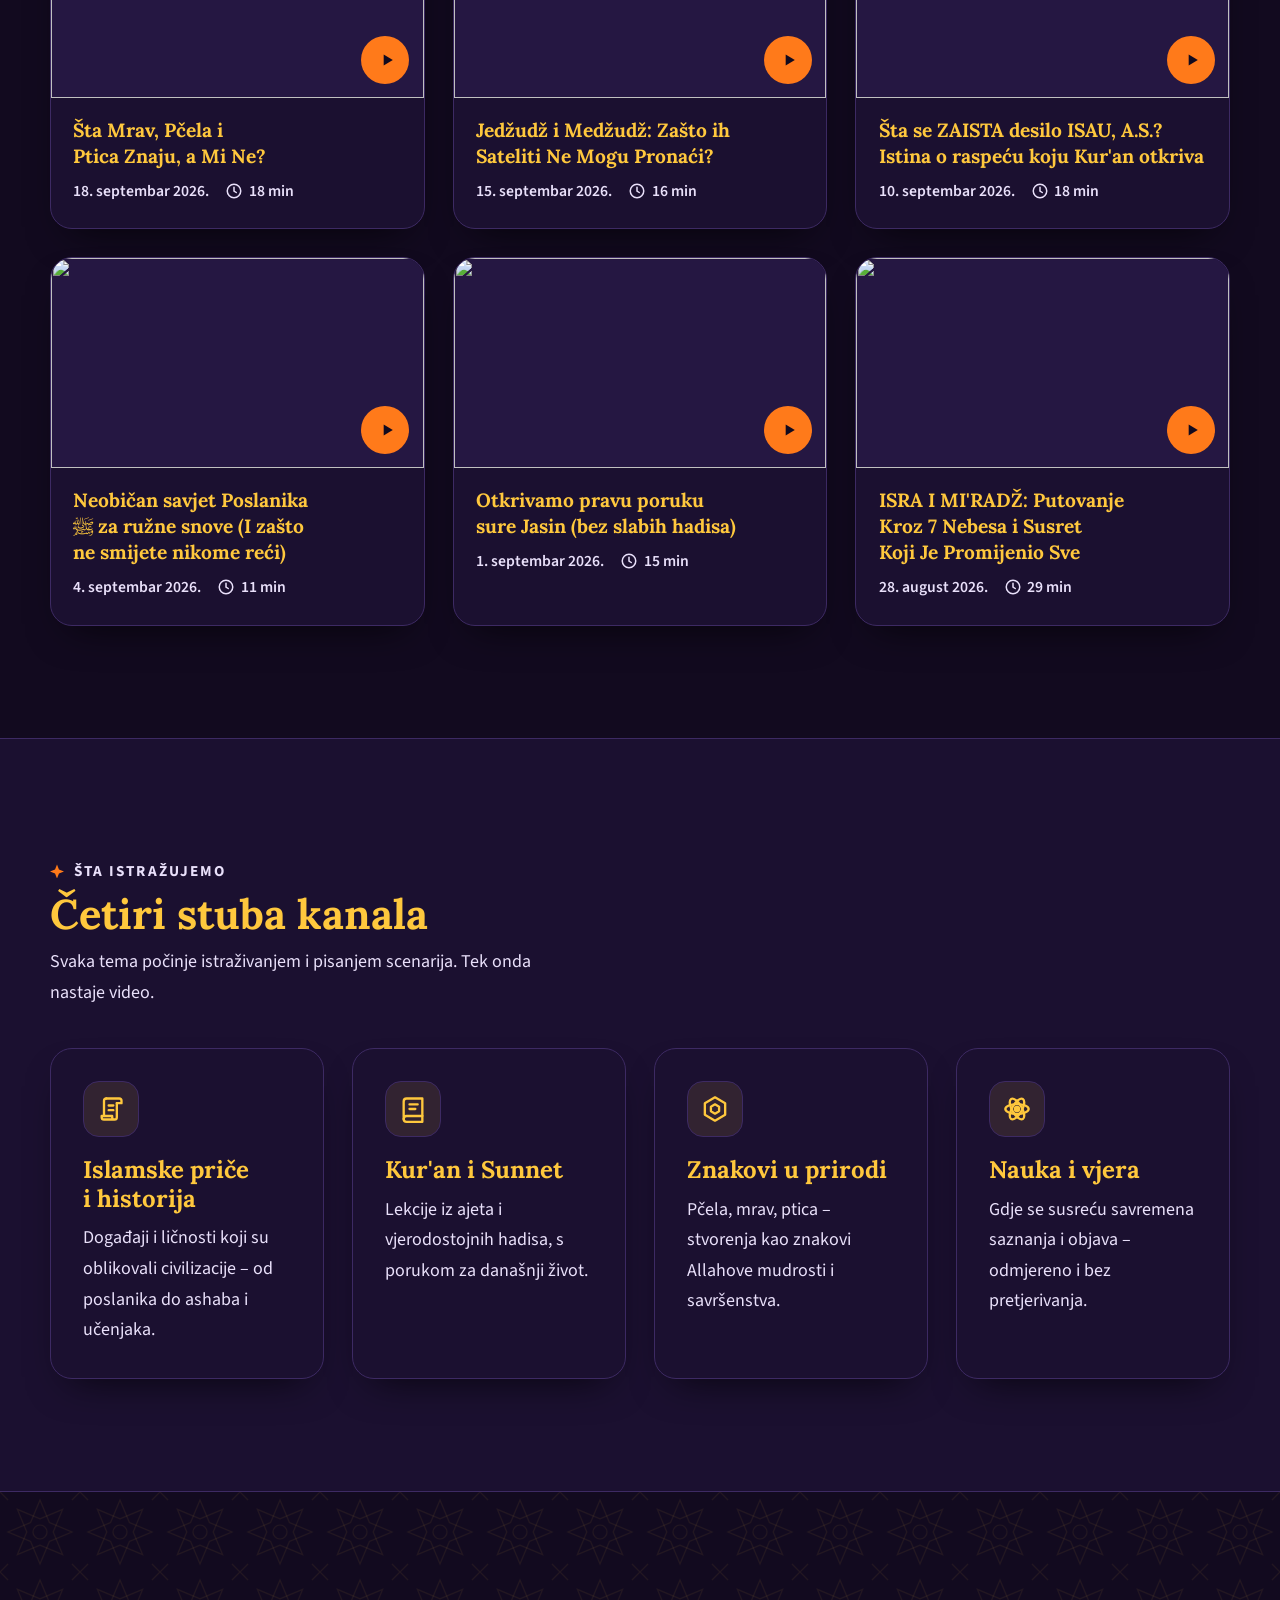
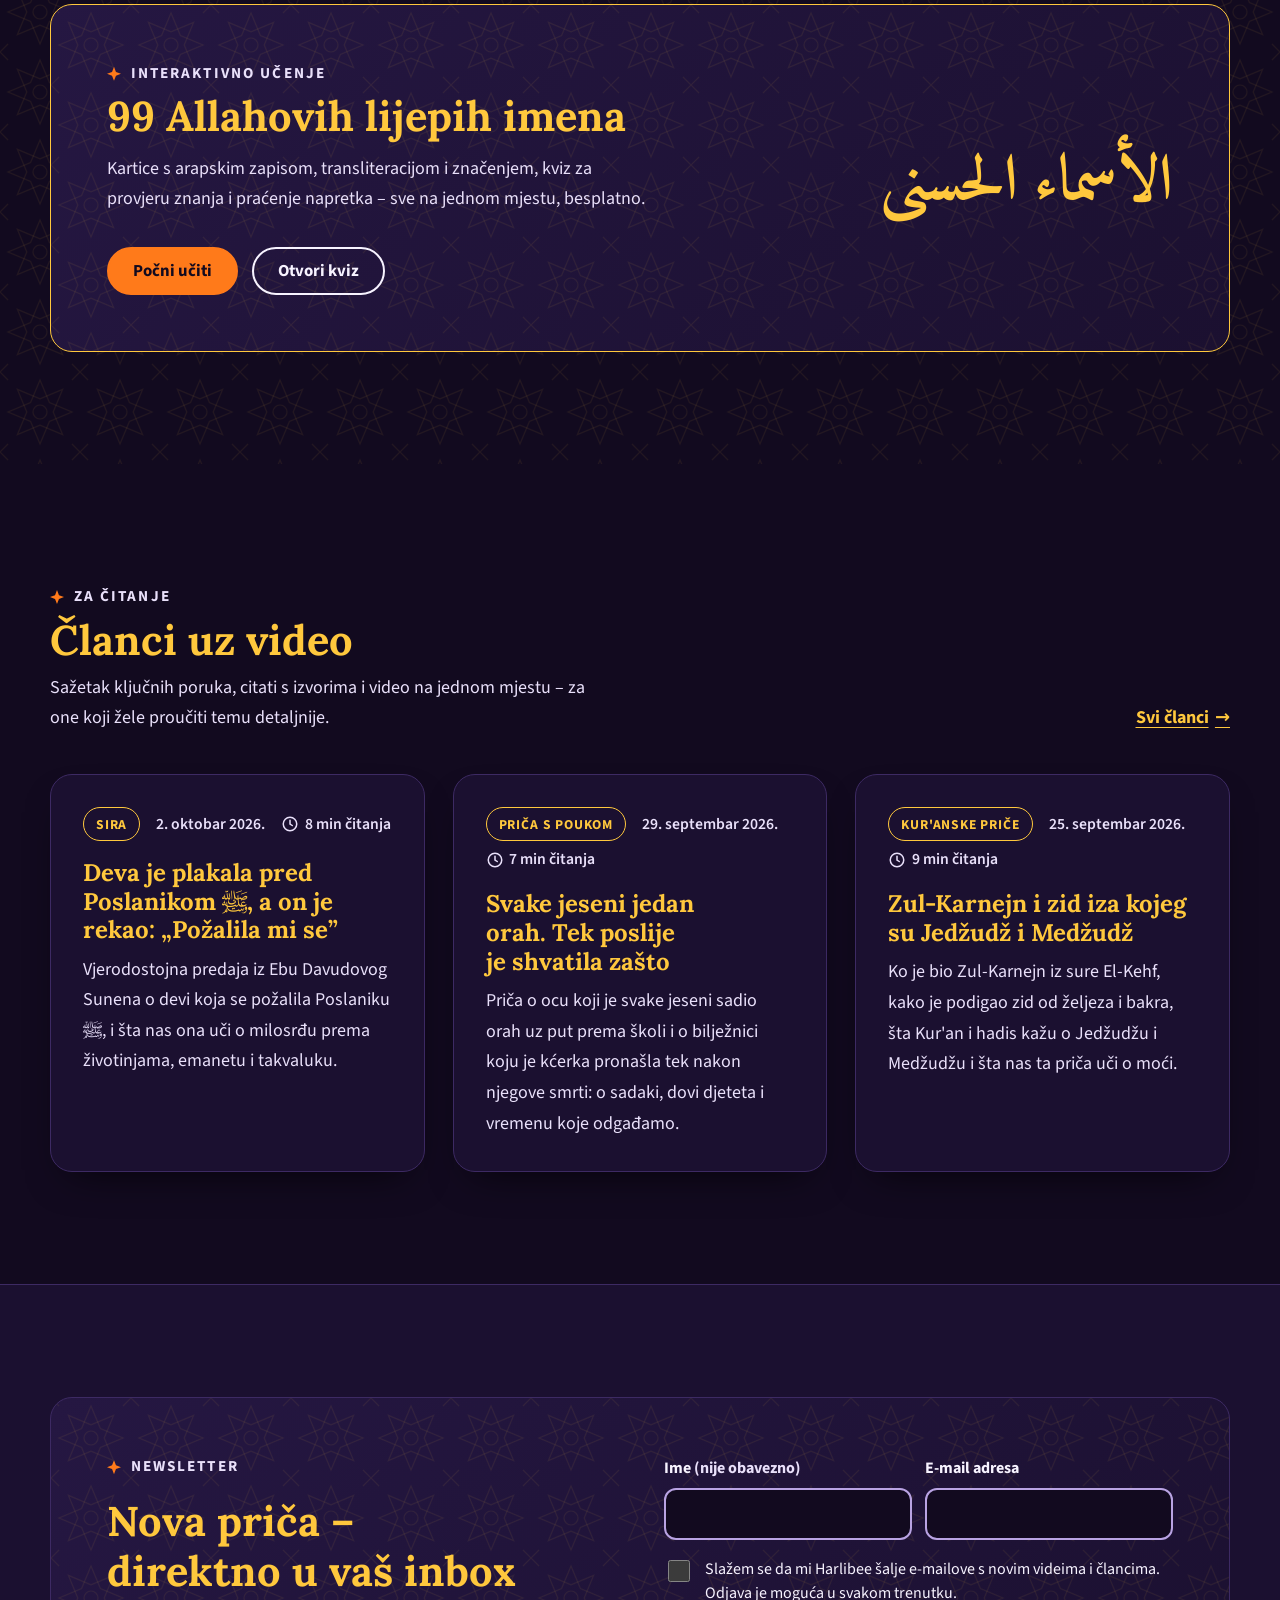
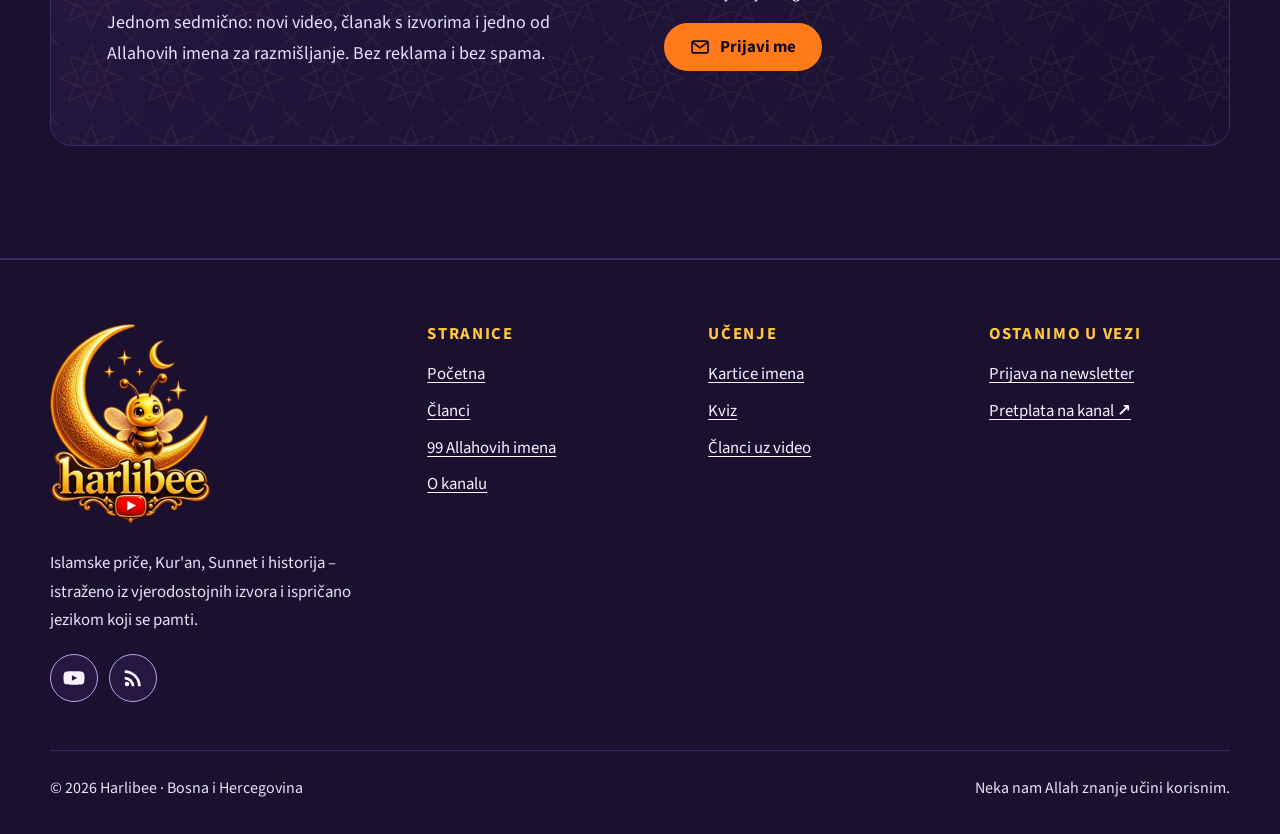
==== commit f7f5bbd6: "Novi članak: Deva je plakala pred Poslanikom ﷺ Sažetak videa FxkiEnEwkJk napisan samo iz scenarija: " ====
--- a/index.html
+++ b/index.html
@@ -204,6 +204,11 @@
         </div>
         <div class="grid grid--3">
           <article class="card card--link">
+            <p class="meta"><span class="badge badge--outline">Sira</span><span><time datetime="2026-10-02">2. oktobar 2026.</time></span><span><svg viewBox="0 0 24 24" width="18" height="18" aria-hidden="true" focusable="false"><circle cx="12" cy="12" r="9" fill="none" stroke="currentColor" stroke-width="2"/><path d="M12 7v5l3 2" fill="none" stroke="currentColor" stroke-width="2" stroke-linecap="round"/></svg> 8 min čitanja</span></p>
+            <h3><a class="stretched" href="clanci/deva-je-plakala-pred-poslanikom/">Deva je plakala pred Poslanikom ﷺ, a on je rekao: „Požalila mi se”</a></h3>
+            <p>Vjerodostojna predaja iz Ebu Davudovog Sunena o devi koja se požalila Poslaniku ﷺ, i šta nas ona uči o milosrđu prema životinjama, emanetu i takvaluku.</p>
+          </article>
+          <article class="card card--link">
             <p class="meta"><span class="badge badge--outline">Priča s poukom</span><span><time datetime="2026-09-29">29. septembar 2026.</time></span><span><svg viewBox="0 0 24 24" width="18" height="18" aria-hidden="true" focusable="false"><circle cx="12" cy="12" r="9" fill="none" stroke="currentColor" stroke-width="2"/><path d="M12 7v5l3 2" fill="none" stroke="currentColor" stroke-width="2" stroke-linecap="round"/></svg> 7 min čitanja</span></p>
             <h3><a class="stretched" href="clanci/svake-jeseni-jedan-orah/">Svake jeseni jedan orah. Tek poslije je shvatila zašto</a></h3>
             <p>Priča o ocu koji je svake jeseni sadio orah uz put prema školi i o bilježnici koju je kćerka pronašla tek nakon njegove smrti: o sadaki, dovi djeteta i vremenu koje odgađamo.</p>
@@ -212,11 +217,6 @@
             <p class="meta"><span class="badge badge--outline">Kur'anske priče</span><span><time datetime="2026-09-25">25. septembar 2026.</time></span><span><svg viewBox="0 0 24 24" width="18" height="18" aria-hidden="true" focusable="false"><circle cx="12" cy="12" r="9" fill="none" stroke="currentColor" stroke-width="2"/><path d="M12 7v5l3 2" fill="none" stroke="currentColor" stroke-width="2" stroke-linecap="round"/></svg> 9 min čitanja</span></p>
             <h3><a class="stretched" href="clanci/zul-karnejn-jedzudz-i-medzudz/">Zul-Karnejn i zid iza kojeg su Jedžudž i Medžudž</a></h3>
             <p>Ko je bio Zul-Karnejn iz sure El-Kehf, kako je podigao zid od željeza i bakra, šta Kur'an i hadis kažu o Jedžudžu i Medžudžu i šta nas ta priča uči o moći.</p>
-          </article>
-          <article class="card card--link">
-            <p class="meta"><span class="badge badge--outline">Akida</span><span><time datetime="2026-08-21">21. august 2026.</time></span><span><svg viewBox="0 0 24 24" width="18" height="18" aria-hidden="true" focusable="false"><circle cx="12" cy="12" r="9" fill="none" stroke="currentColor" stroke-width="2"/><path d="M12 7v5l3 2" fill="none" stroke="currentColor" stroke-width="2" stroke-linecap="round"/></svg> 7 min čitanja</span></p>
-            <h3><a class="stretched" href="clanci/la-ilahe-illallah-hadis-o-kartici/">La ilahe illallah: hadis o kartici koja preteže 99 svitaka</a></h3>
-            <p>Hadis o kartici (el-bitaka) iz Tirmizijeve zbirke: zašto rečenica La ilahe illallah preteže devedeset devet svitaka grijeha i šta ona od nas traži.</p>
           </article>
         </div>
       </div>
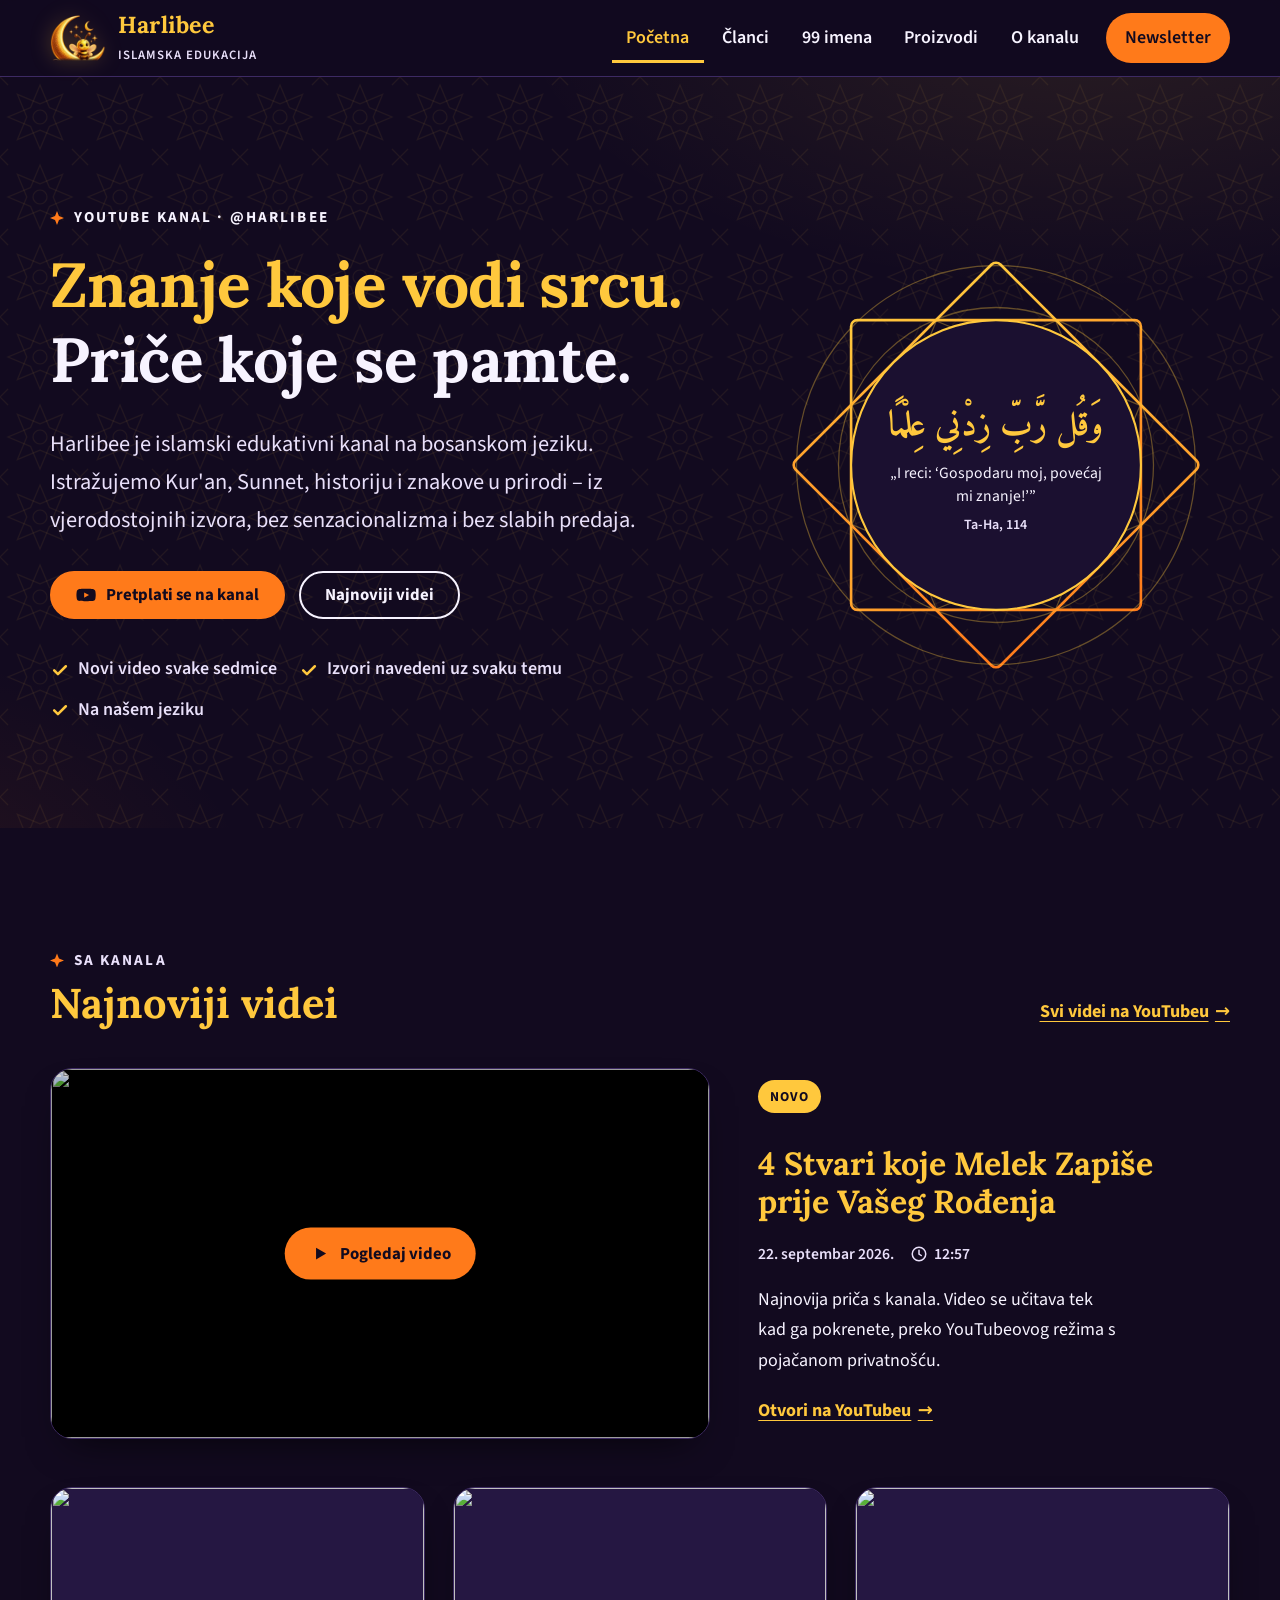
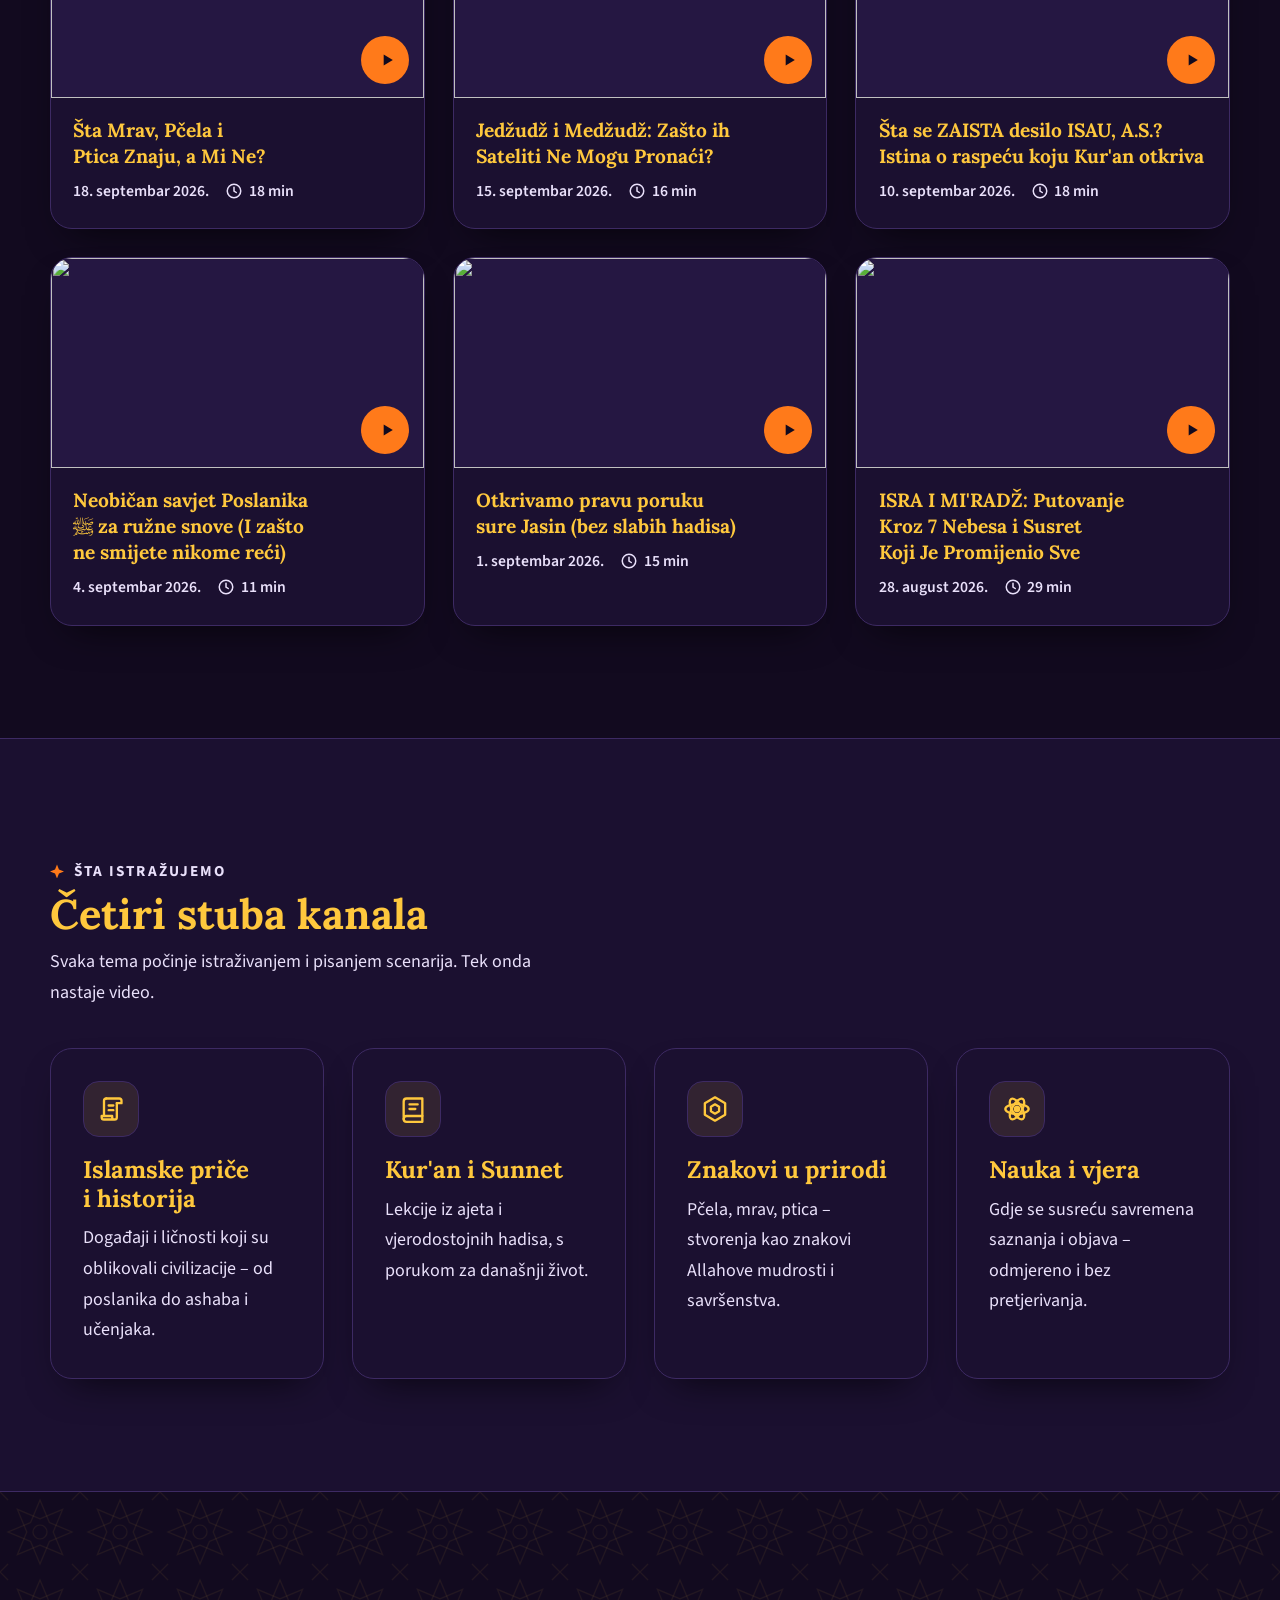
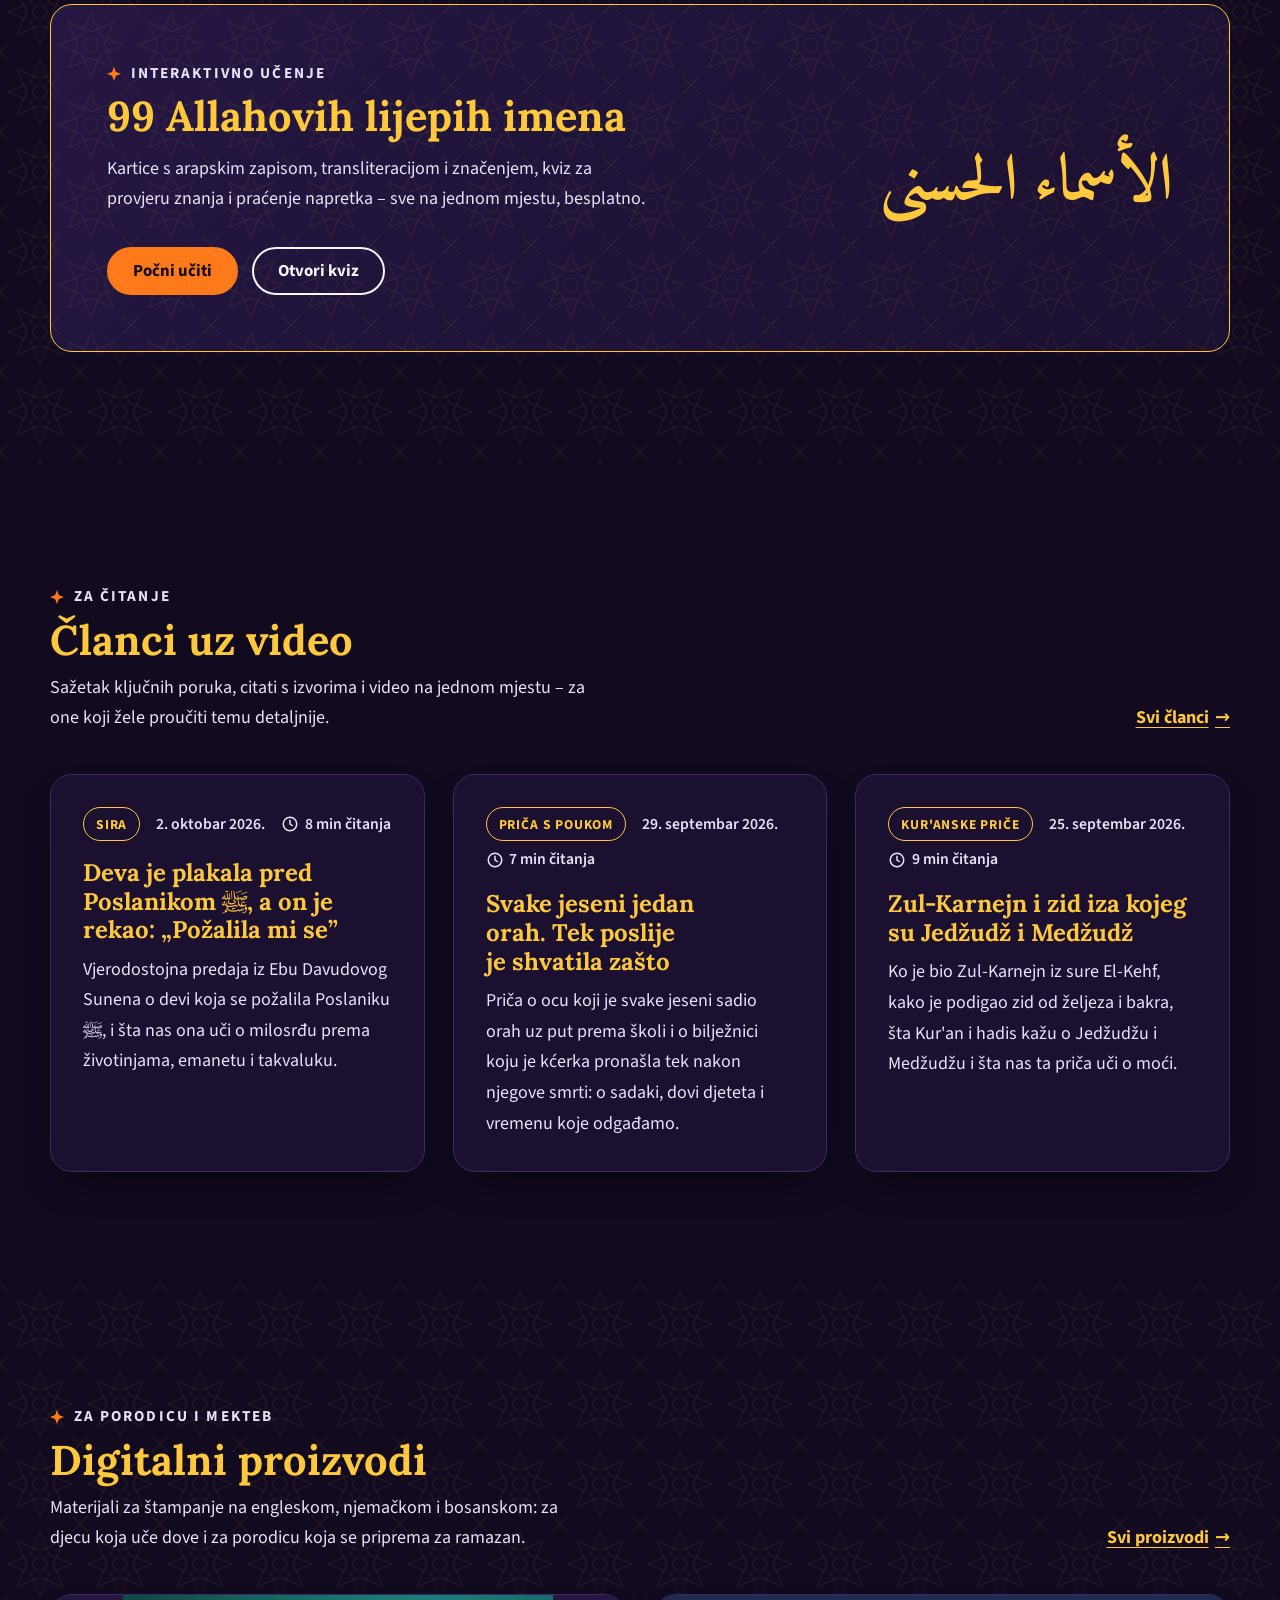
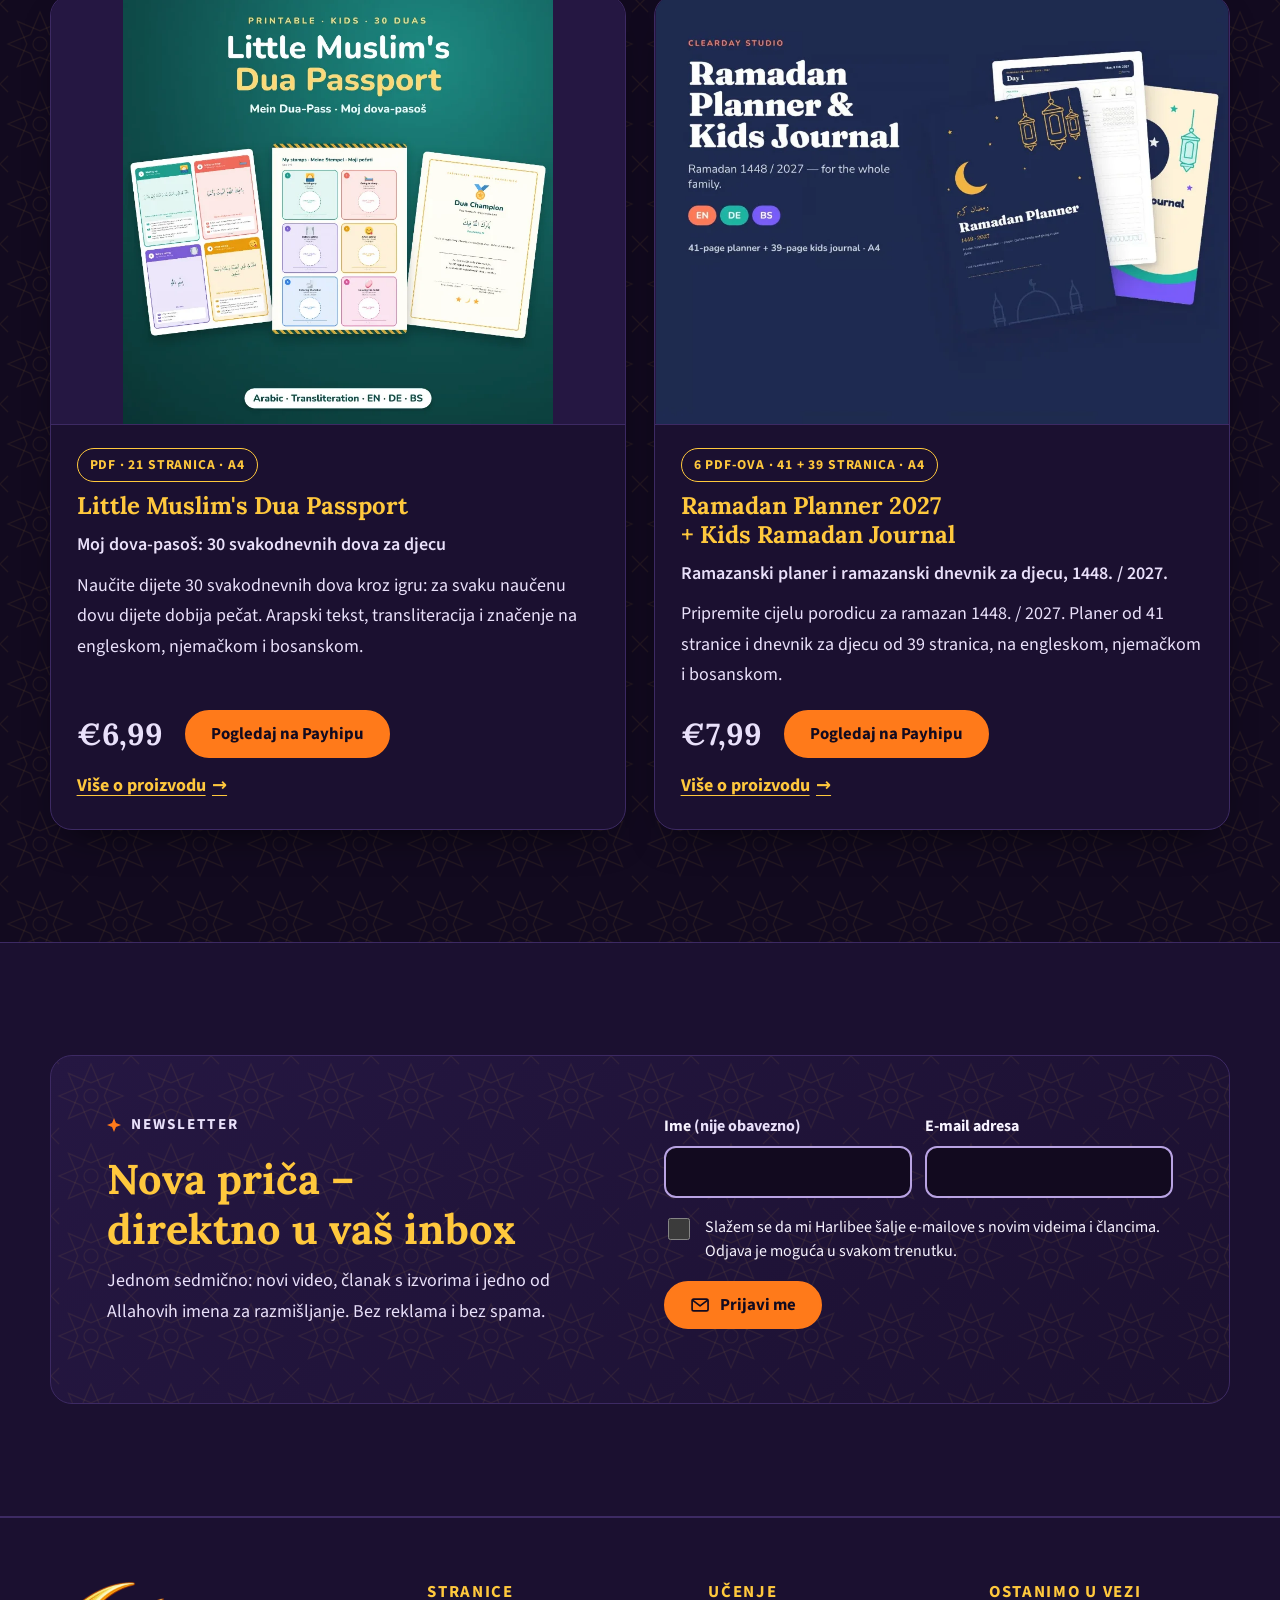
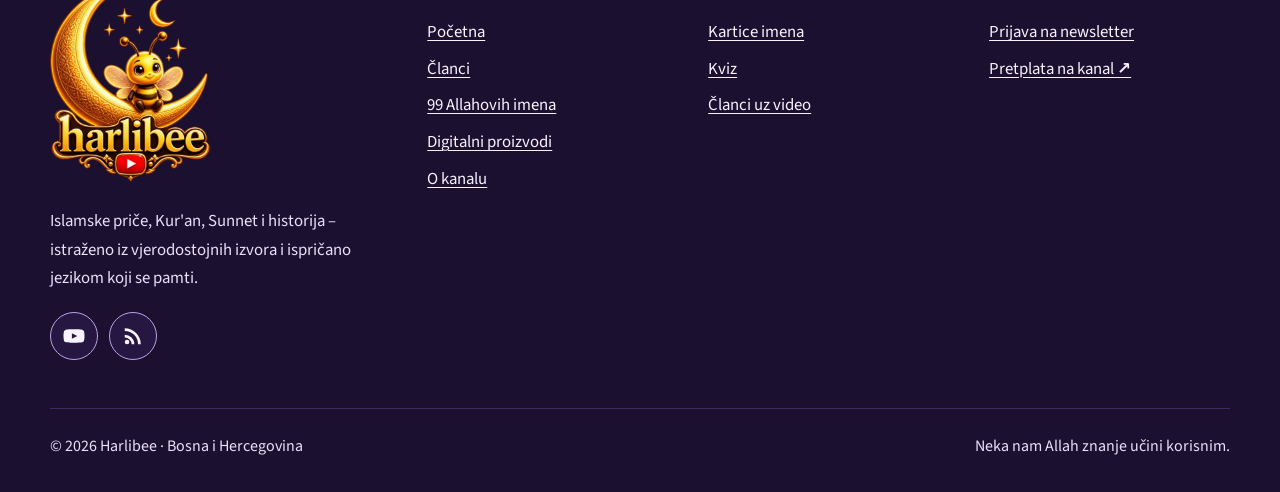
==== commit 912396e9: "Digitalni proizvodi: Dua Passport i Ramazanski planer Nova stranica /proizvodi/ s opisima, cijenama," ====
--- a/index.html
+++ b/index.html
@@ -77,6 +77,7 @@
           <li><a href="./" aria-current="page">Početna</a></li>
           <li><a href="clanci/">Članci</a></li>
           <li><a href="99-imena/">99 imena</a></li>
+          <li><a href="proizvodi/">Proizvodi</a></li>
           <li><a href="o-kanalu/">O kanalu</a></li>
           <li class="nav-cta"><a href="newsletter/">Newsletter</a></li>
         </ul>
@@ -222,6 +223,49 @@
       </div>
     </section>
 
+    <section class="section section--pattern" aria-labelledby="proizvodi-title">
+      <div class="container">
+        <div class="section-head">
+          <div>
+            <p class="eyebrow">Za porodicu i mekteb</p>
+            <h2 id="proizvodi-title">Digitalni proizvodi</h2>
+            <p>Materijali za štampanje na engleskom, njemačkom i bosanskom: za djecu koja uče dove i za porodicu koja se priprema za ramazan.</p>
+          </div>
+          <a class="link-arrow" href="proizvodi/">Svi proizvodi</a>
+        </div>
+        <div class="grid grid--2">
+          <article class="card product-card">
+            <img class="product-cover" src="assets/img/proizvodi/dua-passport.webp" alt="Naslovnica proizvoda Little Muslim&#x27;s Dua Passport s karticama dova, stranicom za pečate i zahvalnicom" width="800" height="800" loading="lazy" decoding="async">
+            <div class="product-body">
+              <p class="meta"><span class="badge badge--outline">PDF · 21 stranica · A4</span></p>
+              <h3>Little Muslim&#x27;s Dua Passport</h3>
+              <p class="product-sub">Moj dova-pasoš: 30 svakodnevnih dova za djecu</p>
+              <p>Naučite dijete 30 svakodnevnih dova kroz igru: za svaku naučenu dovu dijete dobija pečat. Arapski tekst, transliteracija i značenje na engleskom, njemačkom i bosanskom.</p>
+              <div class="product-buy">
+                <p class="product-price"><span class="visually-hidden">Cijena: </span>€6,99</p>
+                <a class="btn" href="https://payhip.com/b/m3DeU" target="_blank" rel="noopener">Pogledaj na Payhipu<span class="visually-hidden">: Little Muslim&#x27;s Dua Passport (novi prozor)</span></a>
+              </div>
+              <a class="link-arrow" href="proizvodi/#dua-passport">Više o proizvodu<span class="visually-hidden">: Little Muslim&#x27;s Dua Passport</span></a>
+            </div>
+          </article>
+          <article class="card product-card">
+            <img class="product-cover" src="assets/img/proizvodi/ramazan-planer.webp" alt="Naslovnica proizvoda Ramadan Planner i Kids Ramadan Journal za ramazan 1448. / 2027." width="1000" height="750" loading="lazy" decoding="async">
+            <div class="product-body">
+              <p class="meta"><span class="badge badge--outline">6 PDF-ova · 41 + 39 stranica · A4</span></p>
+              <h3>Ramadan Planner 2027 + Kids Ramadan Journal</h3>
+              <p class="product-sub">Ramazanski planer i ramazanski dnevnik za djecu, 1448. / 2027.</p>
+              <p>Pripremite cijelu porodicu za ramazan 1448. / 2027. Planer od 41 stranice i dnevnik za djecu od 39 stranica, na engleskom, njemačkom i bosanskom.</p>
+              <div class="product-buy">
+                <p class="product-price"><span class="visually-hidden">Cijena: </span>€7,99</p>
+                <a class="btn" href="https://payhip.com/b/dJB0h" target="_blank" rel="noopener">Pogledaj na Payhipu<span class="visually-hidden">: Ramadan Planner 2027 + Kids Ramadan Journal (novi prozor)</span></a>
+              </div>
+              <a class="link-arrow" href="proizvodi/#ramazan-planer">Više o proizvodu<span class="visually-hidden">: Ramadan Planner 2027 + Kids Ramadan Journal</span></a>
+            </div>
+          </article>
+        </div>
+      </div>
+    </section>
+
     <section class="section section--alt" aria-labelledby="nl-title">
       <div class="container">
         <div class="newsletter">
@@ -273,6 +317,7 @@
             <li><a href="./">Početna</a></li>
             <li><a href="clanci/">Članci</a></li>
             <li><a href="99-imena/">99 Allahovih imena</a></li>
+            <li><a href="proizvodi/">Digitalni proizvodi</a></li>
             <li><a href="o-kanalu/">O kanalu</a></li>
           </ul>
         </nav>
--- a/assets/css/style.css
+++ b/assets/css/style.css
@@ -506,6 +506,30 @@
 .stat b { display: block; font: 700 1.6rem var(--font-head); color: var(--gold); }
 .stat span { font-size: .98rem; font-weight: 600; color: var(--text-soft); }
 
+/* ---------- Digitalni proizvodi ---------- */
+.product-card { padding: 0; overflow: hidden; }
+.product-cover { width: 100%; height: auto; aspect-ratio: 4 / 3; object-fit: contain; background: var(--surface-2); border-bottom: 1px solid var(--line); }
+.product-body { padding: 1.4rem 1.6rem 1.7rem; display: flex; flex-direction: column; gap: .6rem; flex: 1; }
+.product-body h3 { margin: 0; }
+.product-body .meta, .product-info .meta { margin: 0; }
+.product-sub { margin: 0; font-weight: 600; color: var(--text); }
+.product-body > p:not(.meta):not(.product-sub) { margin: 0; }
+.product-buy { display: flex; flex-wrap: wrap; align-items: center; gap: .8rem 1.4rem; margin: .6rem 0 .2rem; }
+.product-body .product-buy { margin-top: auto; padding-top: .6rem; }
+.product-price { margin: 0; font: 700 1.9rem/1 var(--font-head); color: var(--gold); }
+.product-detail + .product-detail { border-top: 1px solid var(--line); }
+.product-grid { display: grid; grid-template-columns: 1fr 1.1fr; gap: clamp(2rem, 5vw, 4rem); align-items: start; }
+.product-gallery { display: grid; gap: 1rem; position: sticky; top: 6.5rem; }
+.product-gallery img { width: 100%; height: auto; border-radius: var(--radius-lg); border: 1px solid var(--line); background: var(--surface-2); }
+.product-info h2 { margin: .8rem 0 .3rem; }
+.product-info .product-buy { margin: 1.4rem 0 1.6rem; }
+.product-prose { font-size: 1.1rem; }
+.product-prose h3 { margin-top: 1.6em; font-size: 1.25rem; }
+@media (max-width: 860px) {
+  .product-grid { grid-template-columns: 1fr; }
+  .product-gallery { position: static; }
+}
+
 /* ---------- Newsletter ---------- */
 .newsletter {
   padding: clamp(2rem, 5vw, 3.5rem); border-radius: var(--radius-lg);
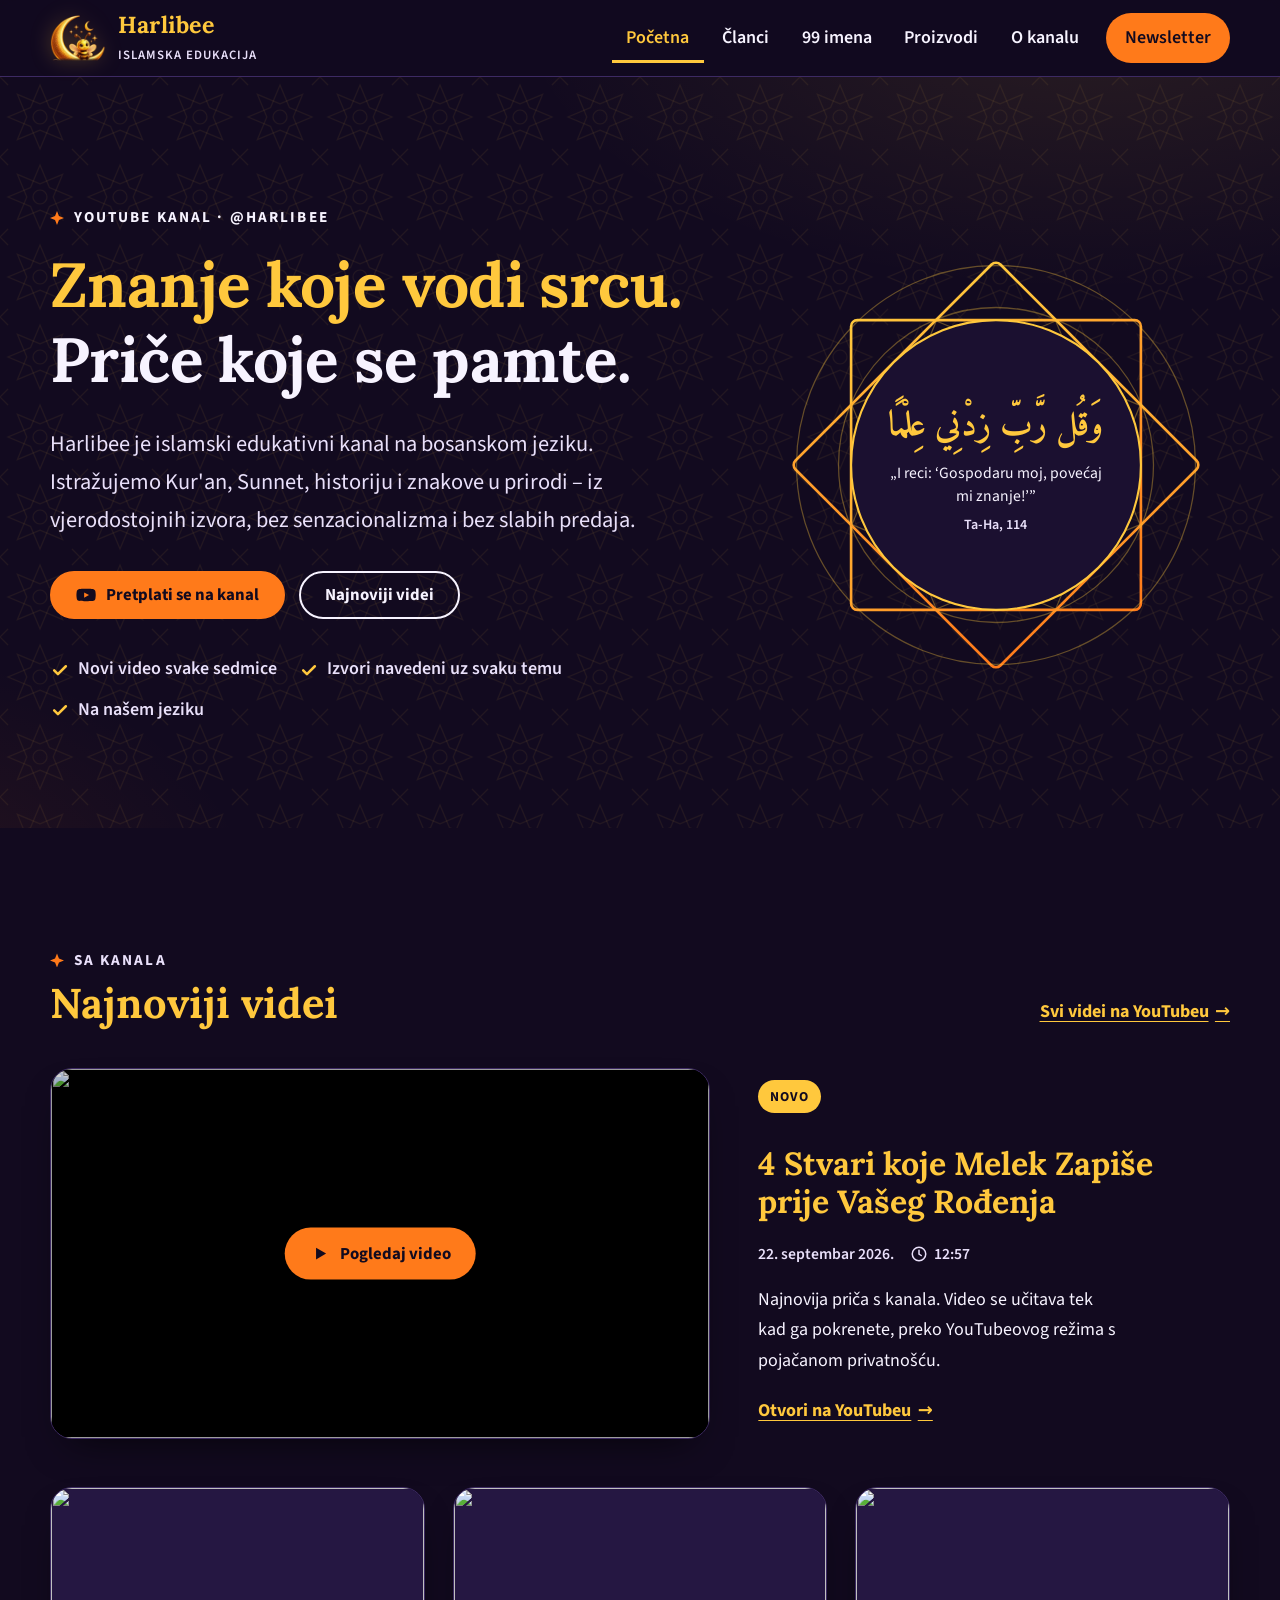
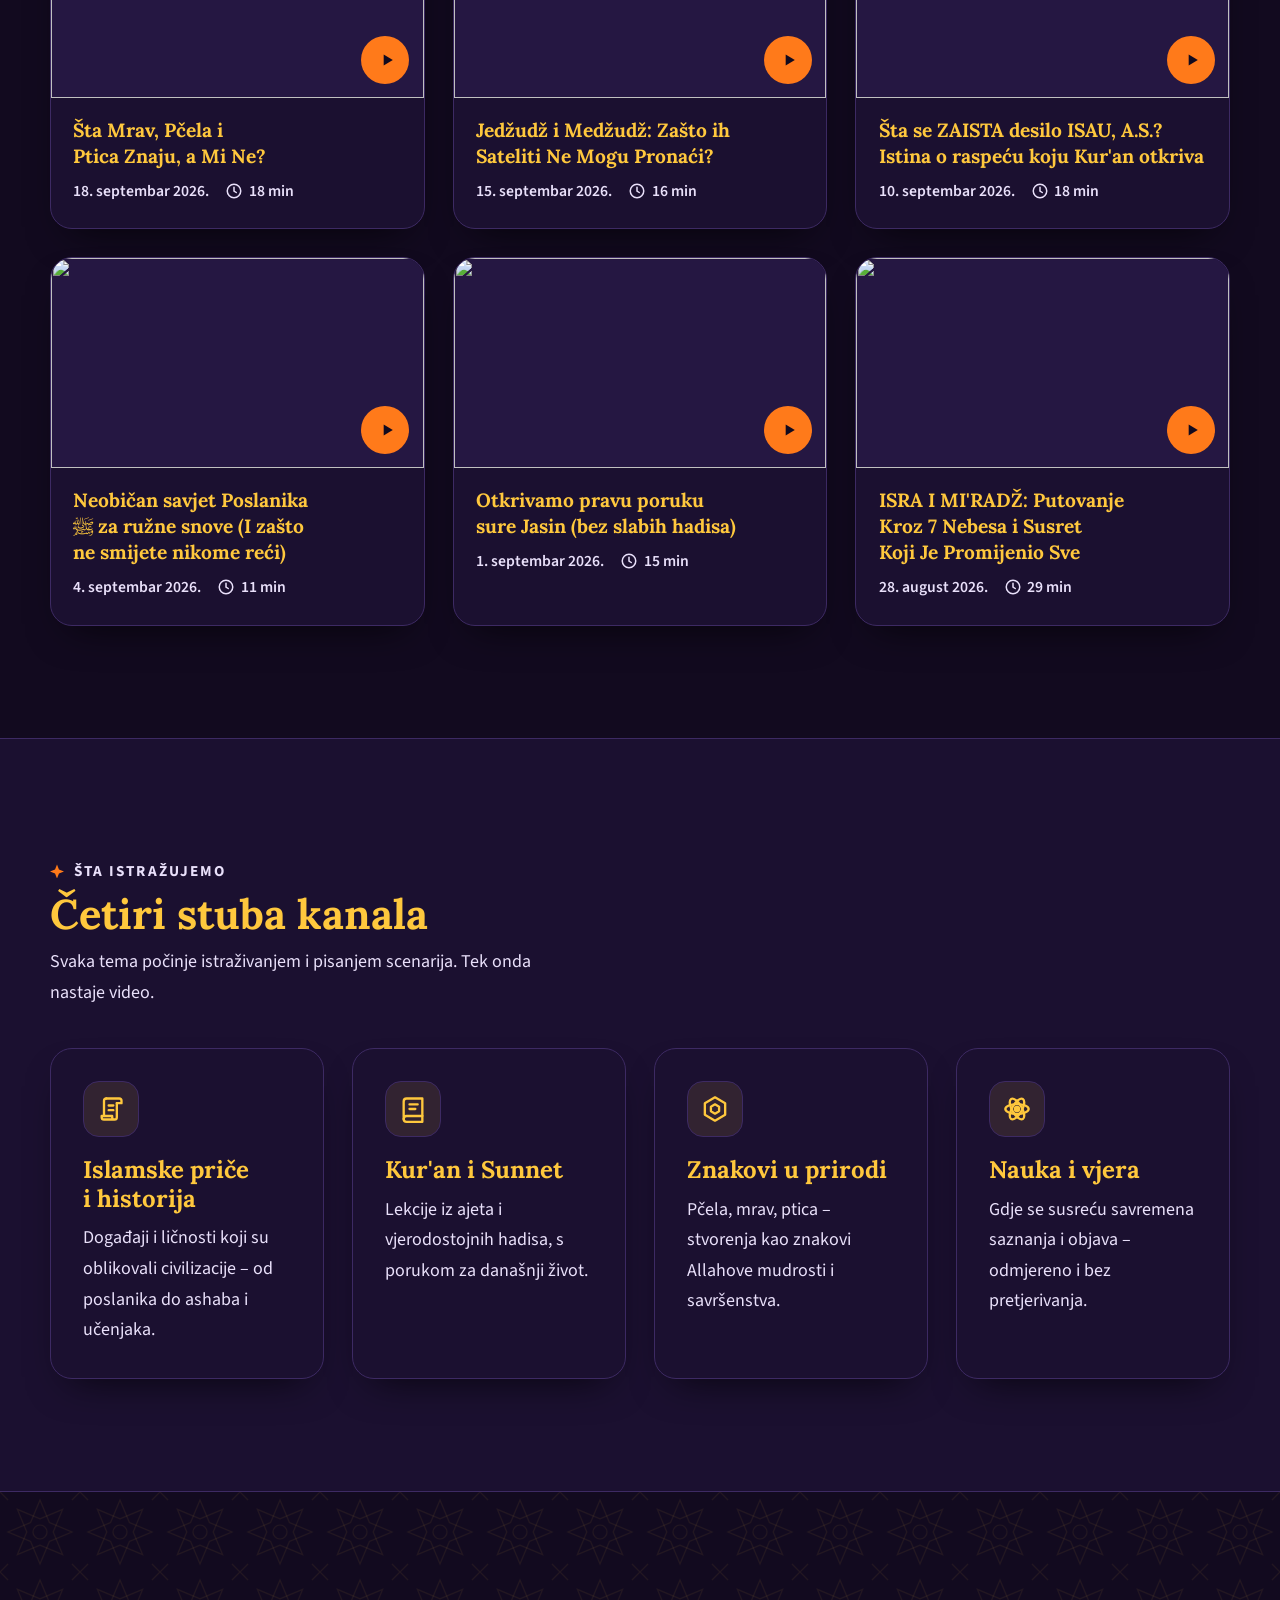
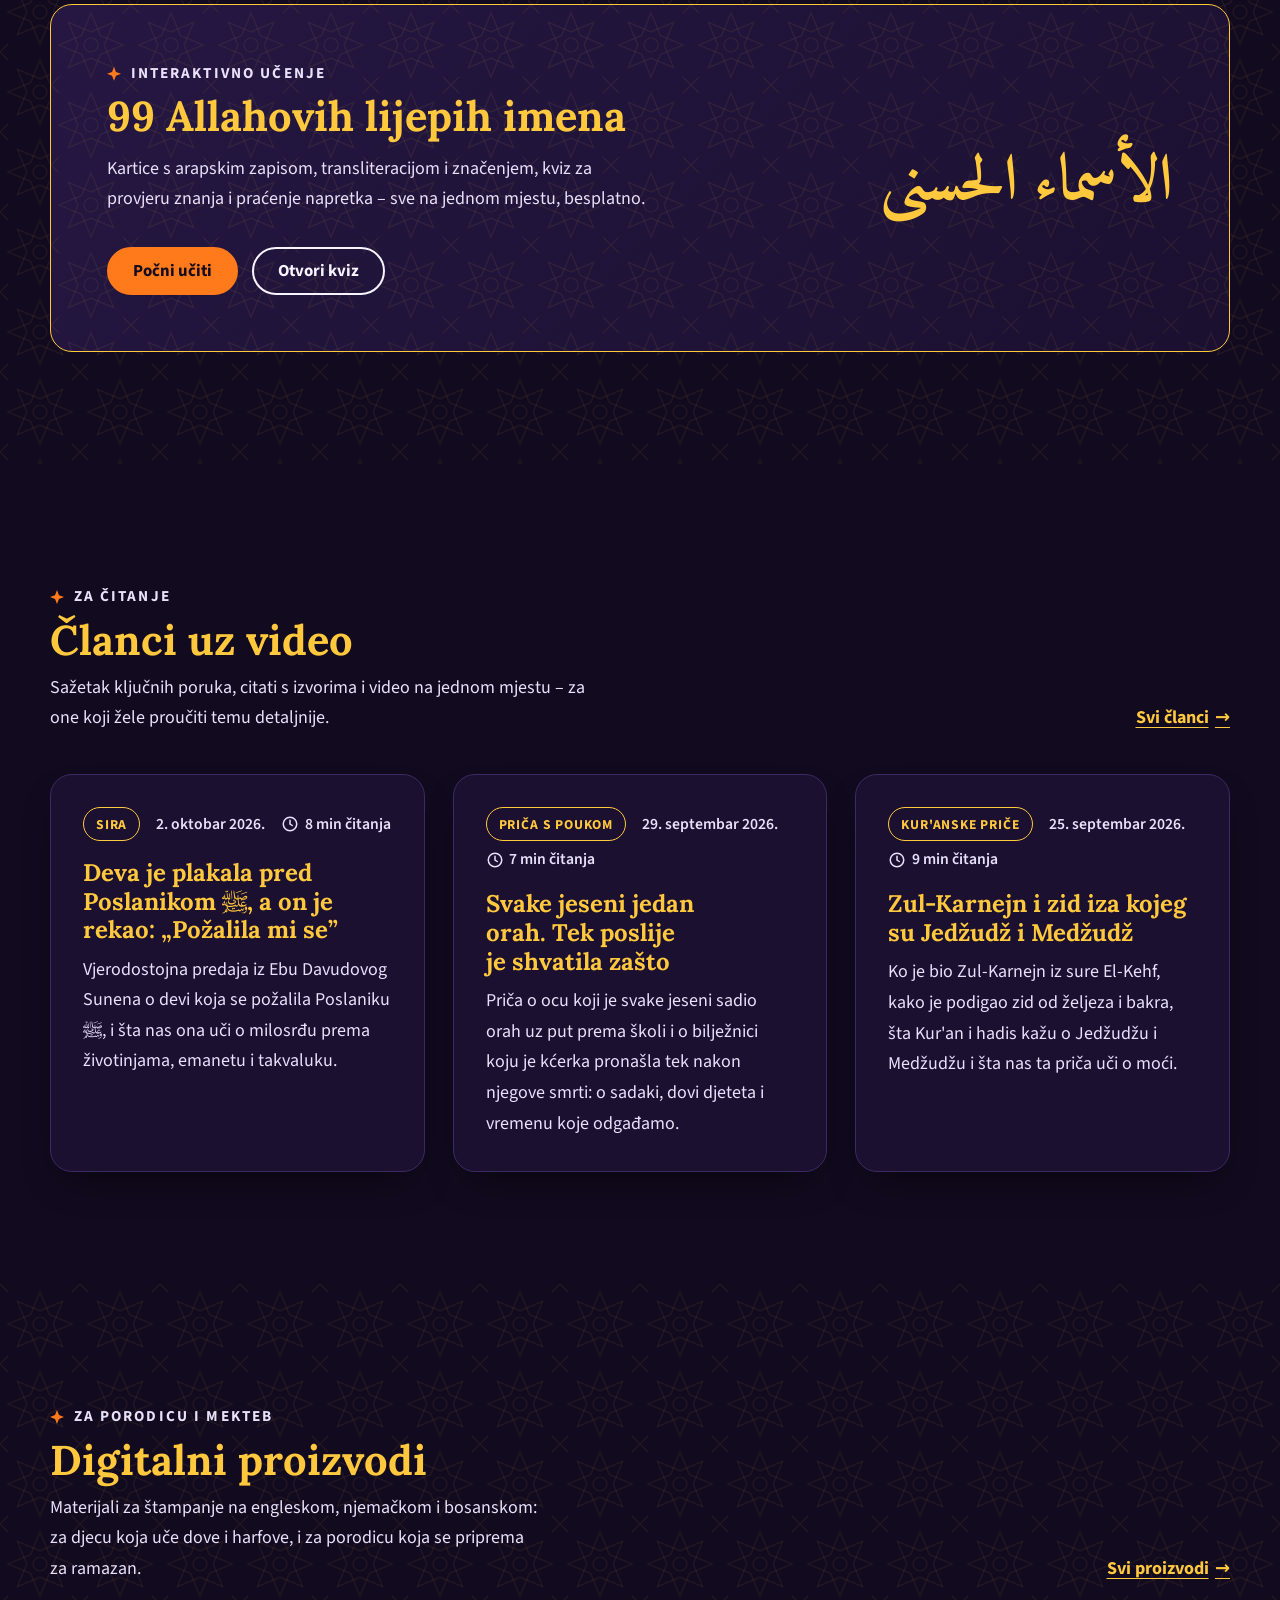
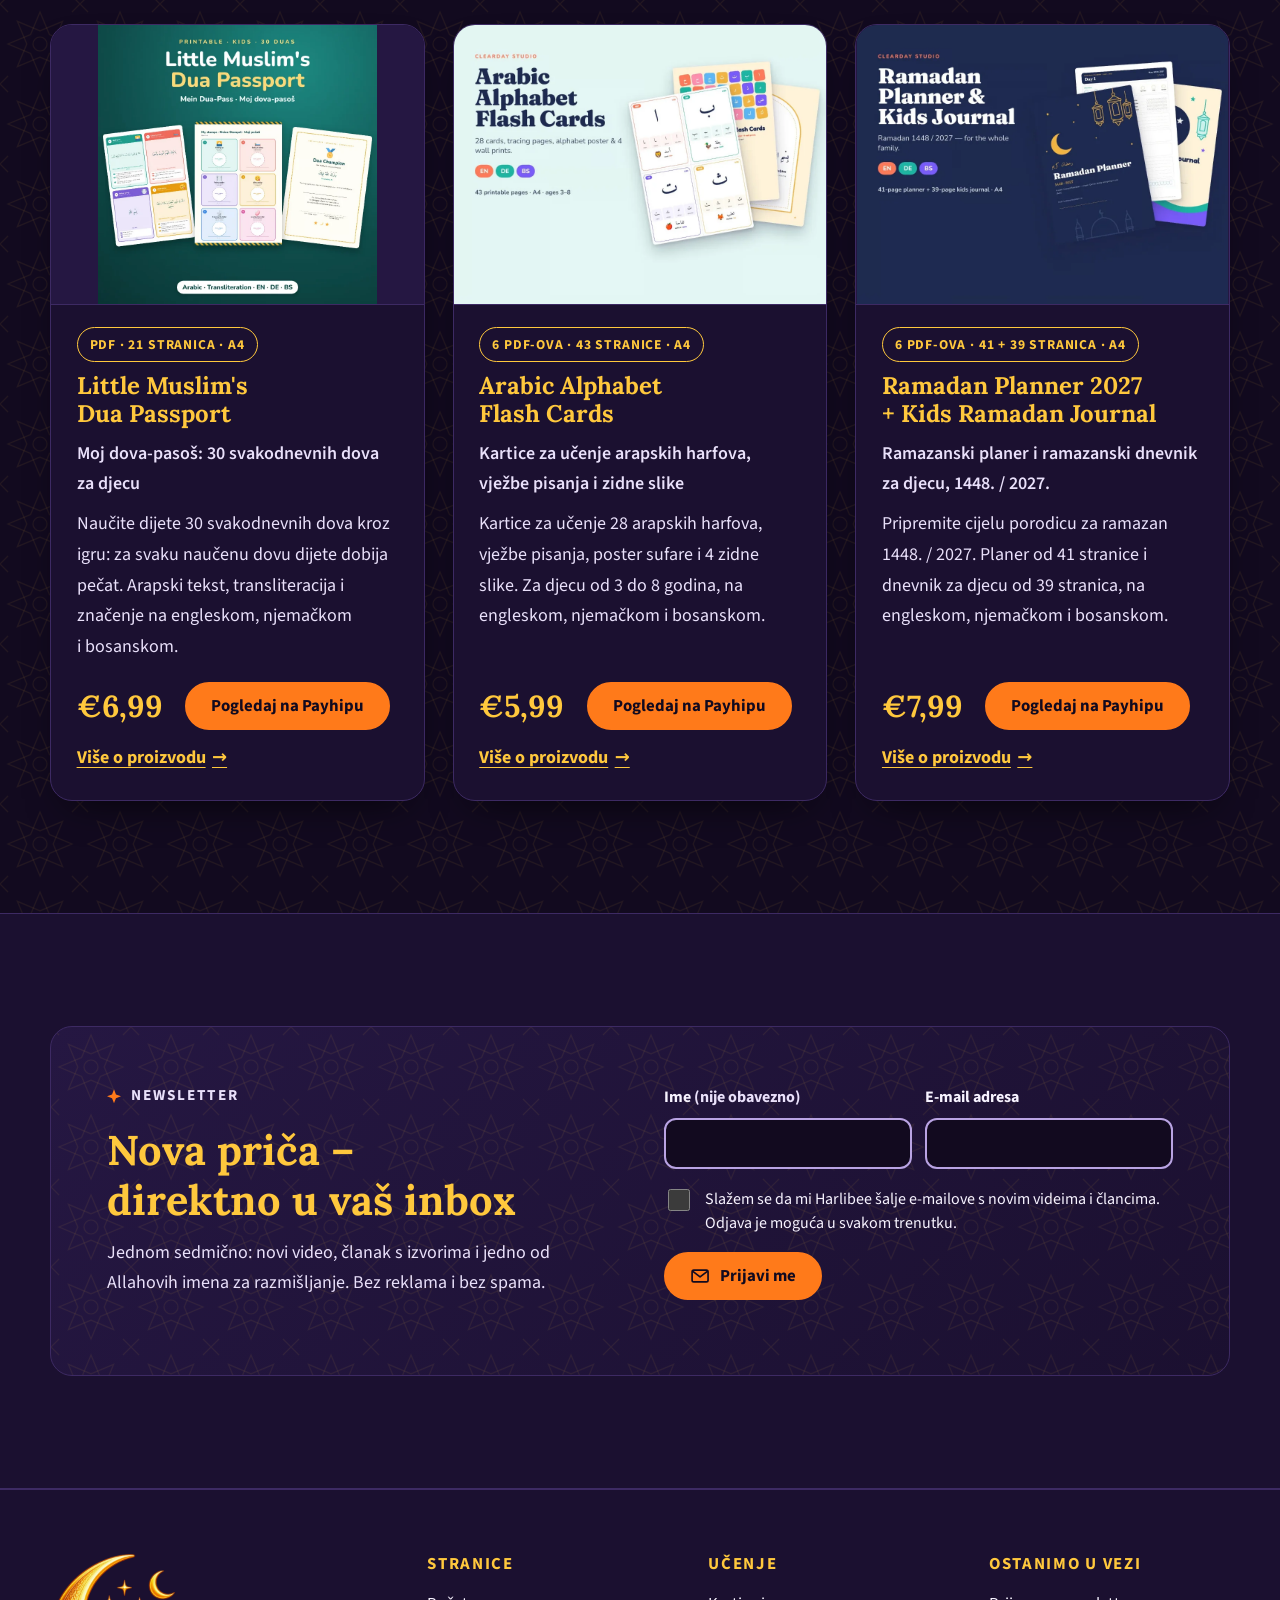
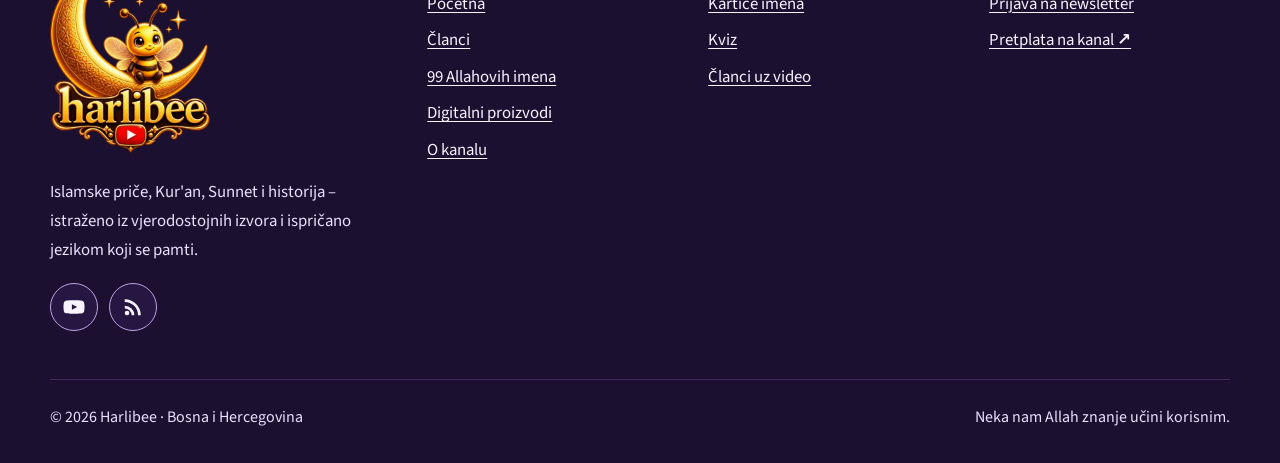
==== commit cddb51d6: "Proizvodi: dodane kartice arapskih harfova (Arabic Alphabet Flash Cards) Treći proizvod na stranici " ====
--- a/index.html
+++ b/index.html
@@ -229,11 +229,11 @@
           <div>
             <p class="eyebrow">Za porodicu i mekteb</p>
             <h2 id="proizvodi-title">Digitalni proizvodi</h2>
-            <p>Materijali za štampanje na engleskom, njemačkom i bosanskom: za djecu koja uče dove i za porodicu koja se priprema za ramazan.</p>
+            <p>Materijali za štampanje na engleskom, njemačkom i bosanskom: za djecu koja uče dove i harfove, i za porodicu koja se priprema za ramazan.</p>
           </div>
           <a class="link-arrow" href="proizvodi/">Svi proizvodi</a>
         </div>
-        <div class="grid grid--2">
+        <div class="grid grid--3">
           <article class="card product-card">
             <img class="product-cover" src="assets/img/proizvodi/dua-passport.webp" alt="Naslovnica proizvoda Little Muslim&#x27;s Dua Passport s karticama dova, stranicom za pečate i zahvalnicom" width="800" height="800" loading="lazy" decoding="async">
             <div class="product-body">
@@ -246,6 +246,20 @@
                 <a class="btn" href="https://payhip.com/b/m3DeU" target="_blank" rel="noopener">Pogledaj na Payhipu<span class="visually-hidden">: Little Muslim&#x27;s Dua Passport (novi prozor)</span></a>
               </div>
               <a class="link-arrow" href="proizvodi/#dua-passport">Više o proizvodu<span class="visually-hidden">: Little Muslim&#x27;s Dua Passport</span></a>
+            </div>
+          </article>
+          <article class="card product-card">
+            <img class="product-cover" src="assets/img/proizvodi/arapska-sufara.webp" alt="Naslovnica proizvoda Arabic Alphabet Flash Cards s karticama harfova Elif, Be, Te i Se i posterom sufare" width="1000" height="750" loading="lazy" decoding="async">
+            <div class="product-body">
+              <p class="meta"><span class="badge badge--outline">6 PDF-ova · 43 stranice · A4</span></p>
+              <h3>Arabic Alphabet Flash Cards</h3>
+              <p class="product-sub">Kartice za učenje arapskih harfova, vježbe pisanja i zidne slike</p>
+              <p>Kartice za učenje 28 arapskih harfova, vježbe pisanja, poster sufare i 4 zidne slike. Za djecu od 3 do 8 godina, na engleskom, njemačkom i bosanskom.</p>
+              <div class="product-buy">
+                <p class="product-price"><span class="visually-hidden">Cijena: </span>€5,99</p>
+                <a class="btn" href="https://payhip.com/b/r8ORU" target="_blank" rel="noopener">Pogledaj na Payhipu<span class="visually-hidden">: Arabic Alphabet Flash Cards (novi prozor)</span></a>
+              </div>
+              <a class="link-arrow" href="proizvodi/#arapska-sufara">Više o proizvodu<span class="visually-hidden">: Arabic Alphabet Flash Cards</span></a>
             </div>
           </article>
           <article class="card product-card">
--- a/assets/css/style.css
+++ b/assets/css/style.css
@@ -516,7 +516,7 @@
 .product-body > p:not(.meta):not(.product-sub) { margin: 0; }
 .product-buy { display: flex; flex-wrap: wrap; align-items: center; gap: .8rem 1.4rem; margin: .6rem 0 .2rem; }
 .product-body .product-buy { margin-top: auto; padding-top: .6rem; }
-.product-price { margin: 0; font: 700 1.9rem/1 var(--font-head); color: var(--gold); }
+.product-price, .card .product-price { margin: 0; font: 700 1.9rem/1 var(--font-head); color: var(--gold); }
 .product-detail + .product-detail { border-top: 1px solid var(--line); }
 .product-grid { display: grid; grid-template-columns: 1fr 1.1fr; gap: clamp(2rem, 5vw, 4rem); align-items: start; }
 .product-gallery { display: grid; gap: 1rem; position: sticky; top: 6.5rem; }
